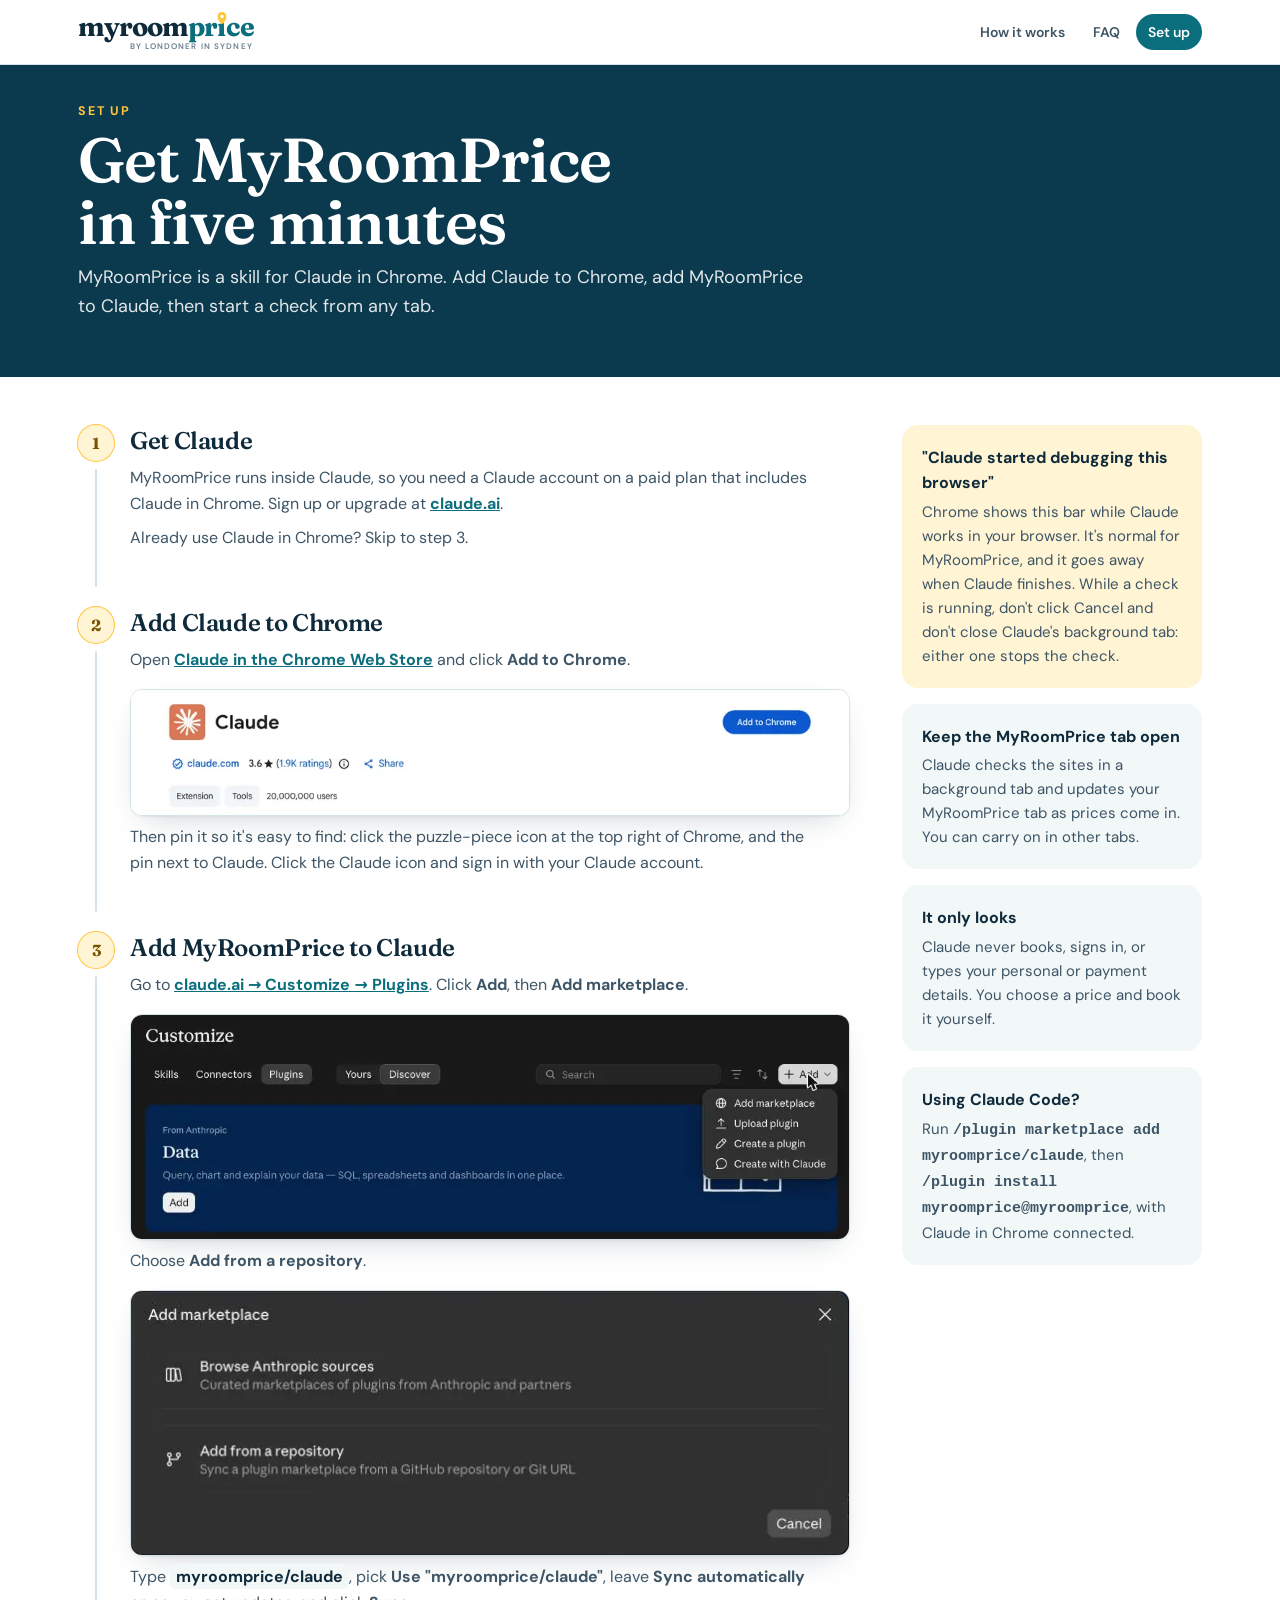
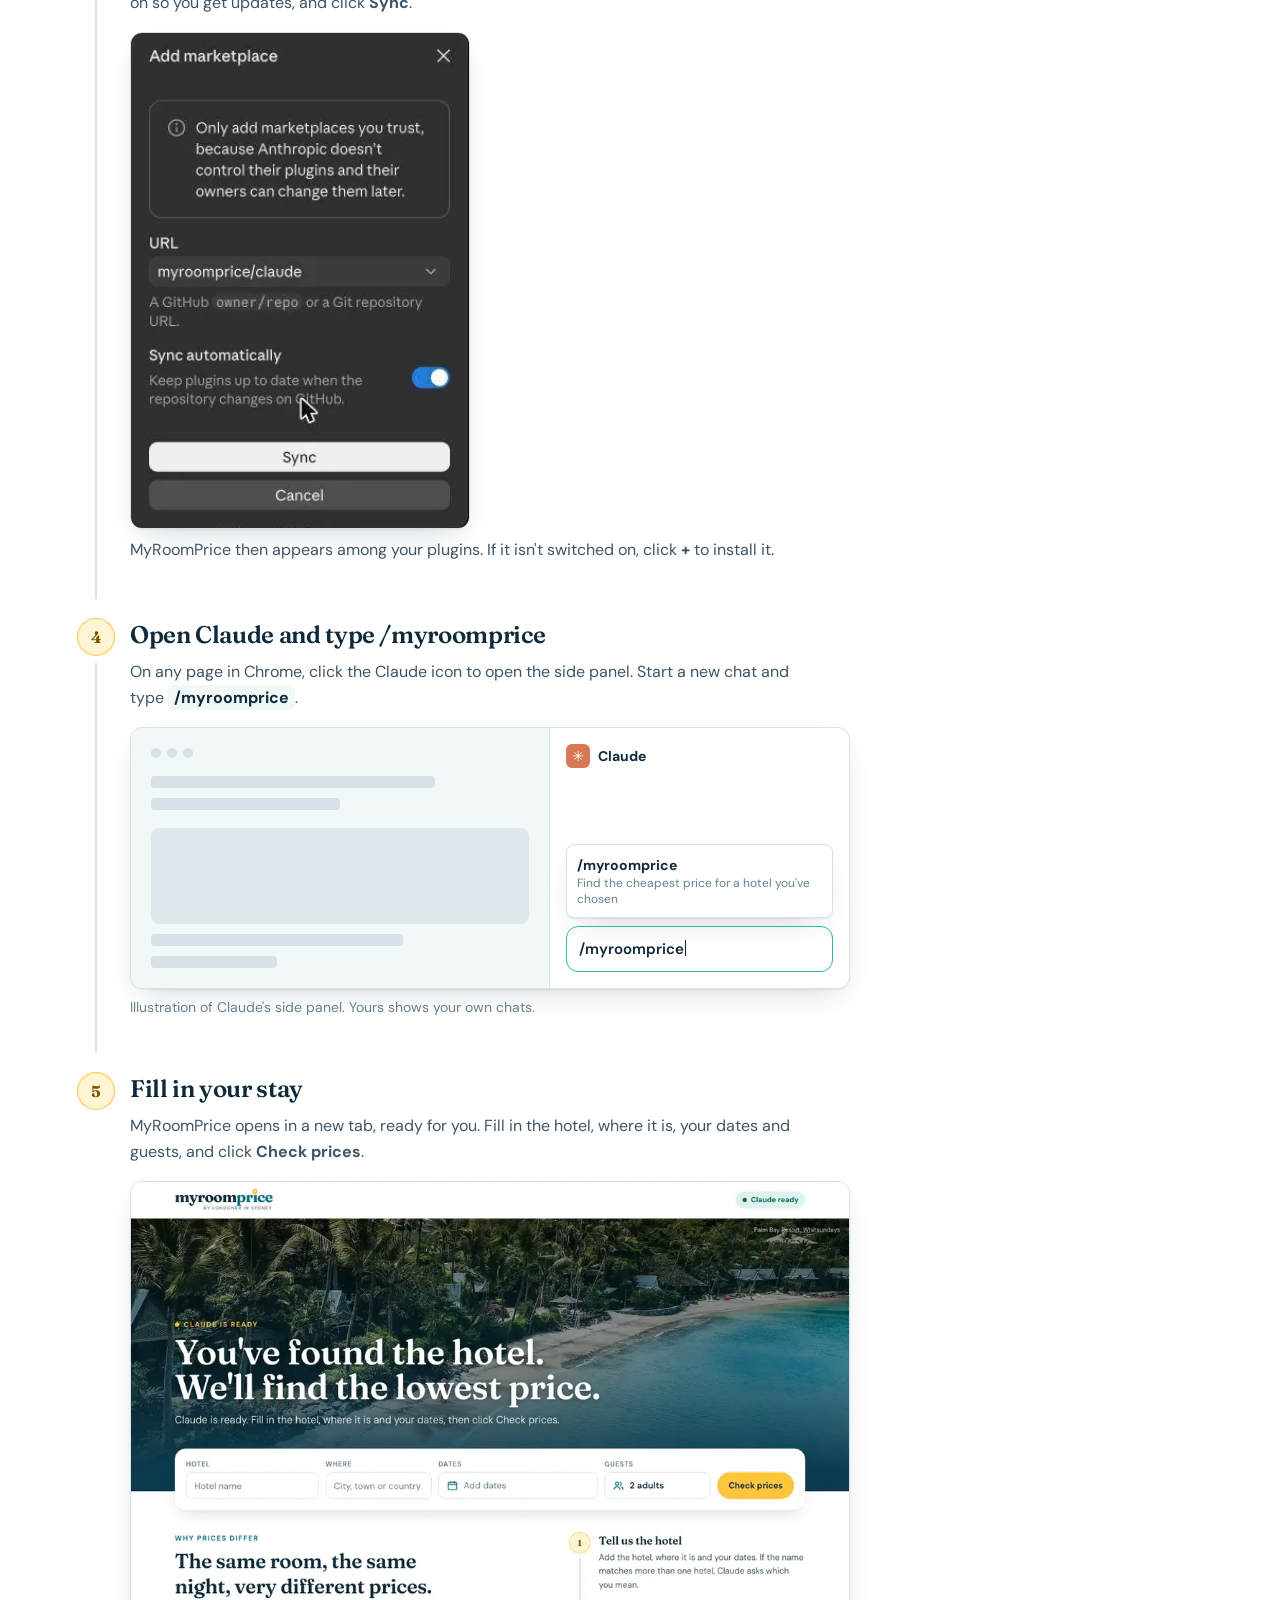
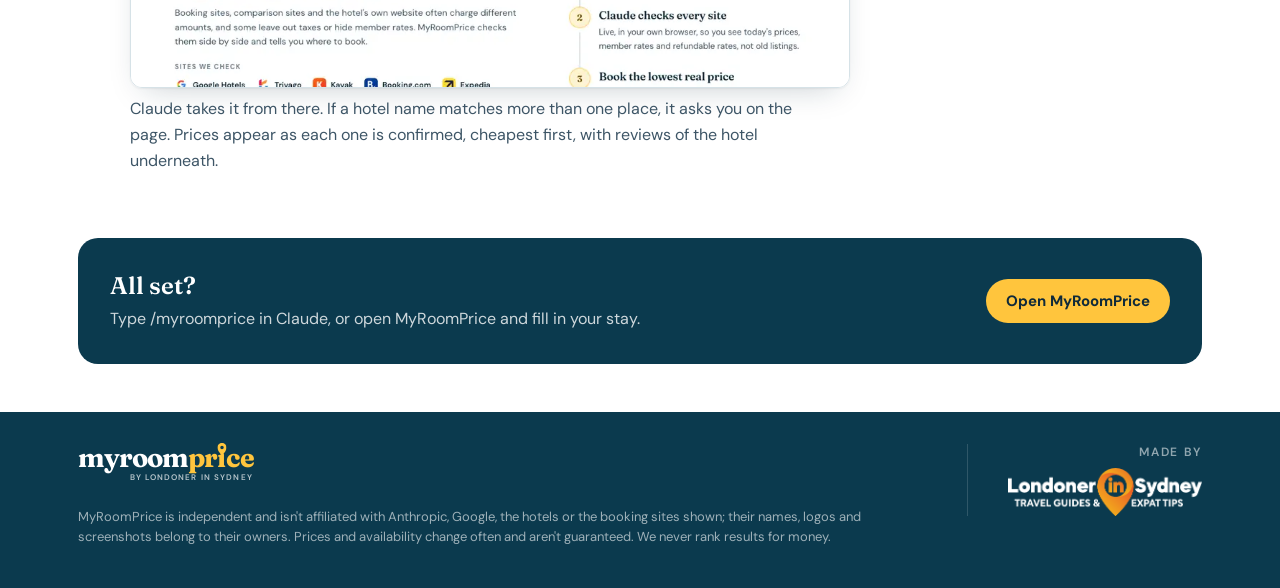
==== docs/setup/index.html @ 97e292aa "Footer: Londoner in Sydney on the right Co-Authored-By: Claude Opus 5.5 <noreply@anthropic.com>" ====
<!doctype html>
<!-- Built by tools/build_page.py from page/setup.html. Edit that file, not this one. -->
<html lang="en">
<head>
<meta charset="utf-8">
<meta name="viewport" content="width=device-width, initial-scale=1">
<meta name="description" content="How to set up MyRoomPrice: add Claude to Chrome, add MyRoomPrice to Claude, and run your first hotel price check.">
<link rel="canonical" href="https://myroomprice.com/setup/">
<meta property="og:type" content="website">
<meta property="og:site_name" content="MyRoomPrice">
<meta property="og:title" content="Set up MyRoomPrice">
<meta property="og:description" content="How to set up MyRoomPrice: add Claude to Chrome, add MyRoomPrice to Claude, and run your first hotel price check.">
<meta property="og:url" content="https://myroomprice.com/setup/">
<meta property="og:image" content="https://myroomprice.com/og.png">
<meta property="og:image:width" content="1200">
<meta property="og:image:height" content="630">
<meta name="twitter:card" content="summary_large_image">
<meta name="referrer" content="no-referrer">
<title>Set up MyRoomPrice</title>
<link rel="icon" type="image/svg+xml" href="data:image/svg+xml,%3Csvg xmlns="http://www.w3.org/2000/svg" viewBox="0 0 32 32"%3E%3Crect width="32" height="32" rx="8" fill="%230b3a4e"/%3E%3Cpath transform="translate%287 3.5%29 scale%28.75%29" fill="%23ffc53d" fill-rule="evenodd" d="M12 0C5.4 0 0 5.3 0 11.9 0 20.6 12 32 12 32s12-11.4 12-20.1C24 5.3 18.6 0 12 0zm0 7.2a4.6 4.6 0 1 0 0 9.2 4.6 4.6 0 0 0 0-9.2z"/%3E%3C/svg%3E">
<!--
  MyRoomPrice setup guide. Built by tools/build_page.py into docs/setup/index.html, which Cloudflare serves at
  https://myroomprice.com/setup/. The styles come from page/results.html, copied in at the marker below.
-->
<style>
@font-face { font-family: "Fraunces"; font-style: normal; font-weight: 100 900; font-display: swap; src: url("[data-uri]") format("woff2"); }
@font-face { font-family: "Fraunces"; font-style: italic; font-weight: 100 900; font-display: swap; src: url("[data-uri]") format("woff2"); }
@font-face { font-family: "DM Sans"; font-style: normal; font-weight: 100 1000; font-display: swap; src: url("[data-uri]") format("woff2"); }

:root {
  color-scheme: light;
  --sans: "DM Sans", system-ui, -apple-system, "Segoe UI", sans-serif;
  --serif: "Fraunces", Georgia, "Times New Roman", serif;
  --ink: #0f2a3a; --ink-2: #3d5566; --ink-3: #688090; --line: #d6e2e7; --mist: #f2f7f8;
  --ocean: #0a6e7d; --ocean-dark: #085966; --ocean-deep: #0b3a4e; --ocean-soft: #e1f0f4;
  --reef: #2bb8ad; --reef-soft: #ddf3ef; --sun: #ffc53d; --sun-soft: #fff4d4; --gum: #3c7a5a; --gum-soft: #e4f0e8;
  --radius: 20px;
  --shadow: 0 1px 2px rgb(15 42 58 / 0.06), 0 12px 30px -14px rgb(15 42 58 / 0.25);
}
* { box-sizing: border-box; }
[hidden] { display: none !important; }
html { -webkit-text-size-adjust: 100%; }
body { margin: 0; background: #fff; color: var(--ink); font: 16px/1.6 var(--sans); -webkit-font-smoothing: antialiased; overflow-x: clip; }
h1, h2, h3 { font-family: var(--serif); font-weight: 600; letter-spacing: -0.015em; text-wrap: balance; margin: 0; }
p { margin: 0; }
button, input, select { font: inherit; color: inherit; }
:focus-visible { outline: 3px solid var(--reef); outline-offset: 2px; }
.wrap { max-width: 1180px; margin: 0 auto; padding: 0 16px; }
@media (min-width: 640px) { .wrap { padding: 0 28px; } }

.btn { display: inline-flex; align-items: center; justify-content: center; gap: 8px; min-height: 44px; padding: 0 20px; border: 0; border-radius: 999px; font-size: 15px; font-weight: 700; line-height: 1.1; cursor: pointer; text-decoration: none; transition: background-color .2s; }
.btn-primary { background: var(--ocean); color: #fff; } .btn-primary:hover { background: var(--ocean-dark); }
.btn-sun { background: var(--sun); color: var(--ink); } .btn-sun:hover { background: #ffb703; }
.btn-ghost { background: #fff; color: var(--ink); box-shadow: inset 0 0 0 1.5px var(--line); } .btn-ghost:hover { background: var(--mist); }
.btn-wide { width: 100%; }
.eyebrow { font-size: 12.5px; font-weight: 700; letter-spacing: .14em; text-transform: uppercase; }

/* Top bar with the logo: the guide's pin beside the name, as in brand/logo.html */
.topbar { position: sticky; top: 0; z-index: 20; background: rgb(255 255 255 / .95); backdrop-filter: blur(6px); border-bottom: 1px solid var(--line); }
.topbar .wrap { display: flex; align-items: center; justify-content: space-between; gap: 12px; min-height: 64px; }
/* The MyRoomPrice wordmark: "myroom" in ink, "price" in ocean, and the pin as the dot of the i (brand/logo.html). */
.logo { display: inline-flex; flex-direction: column; align-items: flex-end; font-size: 27px; line-height: 1; color: var(--ink); text-decoration: none; min-width: 0; }
.logo .mark { font-family: var(--serif); font-weight: 700; font-variation-settings: "opsz" 32; letter-spacing: -0.035em; white-space: nowrap; }
.logo .p { color: var(--ocean); }
.logo .i { position: relative; display: inline-block; }
.logo .i svg { position: absolute; left: 50%; bottom: .56em; width: .34em; height: .46em; transform: translateX(-50%); }
.logo .by { font-size: max(8px, .3em); font-weight: 600; letter-spacing: .14em; text-transform: uppercase; margin: .45em .1em 0 0; color: var(--ink-3); white-space: nowrap; }
.trip { display: flex; align-items: center; gap: 10px; min-width: 0; font-size: 14px; color: var(--ink-2); }
.trip .what { display: none; overflow: hidden; text-overflow: ellipsis; white-space: nowrap; }
@media (min-width: 760px) { .trip .what { display: block; } }
.status { display: inline-flex; align-items: center; gap: 7px; min-height: 30px; padding: 0 12px; border-radius: 999px; font-size: 13px; font-weight: 700; white-space: nowrap; background: var(--mist); color: var(--ink-2); }
.status.live { background: var(--sun-soft); color: #7a5300; }
.status.done { background: var(--reef-soft); color: #11615b; }
.pulse { width: 8px; height: 8px; border-radius: 50%; background: currentColor; animation: pulse 1s ease-in-out infinite; }
@keyframes pulse { 0%, 100% { opacity: 1; transform: scale(1); } 50% { opacity: .3; transform: scale(.6); } }

/* Hero band. On the search page it carries a photo, like the guide's page openings: the photo across the full
   width, fading to navy at the bottom so the words stay readable. Results keep the plain navy band. */
.hero { position: relative; isolation: isolate; overflow: hidden; background: var(--ocean-deep); color: #fff; padding: 36px 0 112px; }
.hero-photo, .hero-shade, .photo-credit { display: none; }
.hero.photo { min-height: max(400px, min(54svh, 540px)); display: flex; align-items: flex-end; padding-top: 72px; text-shadow: 0 1px 12px rgb(0 0 0 / .35); }
.hero.photo > .wrap { width: 100%; }
.hero.photo .hero-photo { display: block; position: absolute; inset: 0; z-index: -2; width: 100%; height: 100%; object-fit: cover; object-position: 50% 60%; }
.hero.photo .hero-shade { display: block; position: absolute; inset: 0; z-index: -1; background: linear-gradient(to top, var(--ocean-deep) 6%, rgb(11 58 78 / .45) 45%, rgb(0 0 0 / .3)); }
.hero.photo .photo-credit { display: block; position: absolute; top: 12px; right: 16px; font-size: 11px; color: rgb(255 255 255 / .8); }
.hero .eyebrow { color: var(--sun); display: flex; align-items: center; gap: 8px; }
.hero h1 { margin-top: 8px; font-size: clamp(34px, 5.6vw, 62px); line-height: 1; max-width: 20ch; }
.hero .stay { margin-top: 14px; font-weight: 700; }
.hero .summary { margin-top: 10px; max-width: 62ch; color: rgb(255 255 255 / .88); font-size: clamp(16px, 2vw, 18px); }
.steps { display: flex; flex-wrap: wrap; gap: 14px 16px; margin: 22px 0 0; padding: 0; list-style: none; }
/* Each site being checked: its logo on a white disc. The one being checked now spins a sun-to-reef ring;
   finished ones get a reef tick, blocked ones a coral mark, and waiting ones stay faded. */
.step { display: grid; justify-items: center; gap: 7px; width: 74px; text-align: center; font-size: 12px; font-weight: 600; line-height: 1.25; color: rgb(255 255 255 / .7); text-shadow: none; }
.step .disc { position: relative; width: 52px; height: 52px; border-radius: 50%; background: #fff; display: grid; place-items: center; box-shadow: 0 4px 14px rgb(0 0 0 / .25); transition: transform .3s, opacity .3s; }
.step .disc img { display: block; width: 30px; height: 30px; border-radius: 7px; }
.mono { display: grid; place-items: center; width: 30px; height: 30px; border-radius: 8px; background: var(--ocean); color: #fff; font-family: var(--serif); font-weight: 700; font-size: 17px; }
.step.waiting .disc { opacity: .5; } .step.waiting .disc img, .step.waiting .mono { filter: grayscale(1); }
.step.checking { color: #fff; } .step.checking .disc { transform: scale(1.08); }
.step.checking .disc::before { content: ""; position: absolute; inset: -6px; border-radius: 50%;
  background: conic-gradient(from 0deg, transparent 0 25%, var(--sun) 55%, var(--reef) 100%);
  -webkit-mask: radial-gradient(farthest-side, transparent calc(100% - 4px), #000 calc(100% - 3.5px));
          mask: radial-gradient(farthest-side, transparent calc(100% - 4px), #000 calc(100% - 3.5px));
  animation: spin .9s linear infinite; }
.step.checking .disc::after { content: ""; position: absolute; inset: -6px; border-radius: 50%; box-shadow: 0 0 18px 2px rgb(255 197 61 / .45); animation: pulse 1.6s ease-in-out infinite; }
.step.done { color: #fff; }
.step.done .disc::after, .step.blocked .disc::after { position: absolute; right: -5px; bottom: -5px; width: 21px; height: 21px; border-radius: 50%; display: grid; place-items: center; color: #fff; font-size: 12px; font-weight: 800; border: 2px solid var(--ocean-deep); }
.step.done .disc::after { content: "✓"; background: var(--reef); }
.step.blocked .disc::after { content: "!"; background: #e0684b; }
.step .what { font-size: 11px; font-weight: 700; color: var(--sun); }
@keyframes spin { to { transform: rotate(1turn); } }
.offer .site { display: flex; align-items: center; gap: 10px; }
.offer .site img, .offer .site .mono { width: 26px; height: 26px; border-radius: 7px; flex: none; font-size: 15px; box-shadow: 0 0 0 1px var(--line); }

.hero .get { margin-top: 12px; font-size: 14.5px; color: rgb(255 255 255 / .8); }
.hero .get a { color: #fff; font-weight: 700; }
.status.ready { background: var(--reef-soft); color: #11615b; }

/* Highlights */
.highlights:empty, .more:empty { display: none; }
.highlights { display: grid; gap: 12px; grid-template-columns: 1fr; margin: 28px 0 8px; }
@media (min-width: 640px) { .highlights { grid-template-columns: repeat(2, 1fr); } }
@media (min-width: 1000px) { .highlights { grid-template-columns: repeat(4, 1fr); } }
.tile { text-align: left; border: 0; cursor: pointer; background: var(--mist); border-radius: 16px; padding: 14px 16px; display: grid; gap: 2px; }
.tile:hover { background: var(--ocean-soft); }
.tile .label { font-size: 12px; font-weight: 700; letter-spacing: .1em; text-transform: uppercase; color: var(--ocean); }
.tile .price { font-family: var(--serif); font-weight: 600; font-size: 26px; line-height: 1.15; }
.tile .who { font-weight: 700; }
.tile .sub { font-size: 14px; color: var(--ink-2); }

/* Main layout */
.main { display: grid; gap: 24px; grid-template-columns: 1fr; padding: 20px 0 64px; }
@media (min-width: 1000px) { .main { grid-template-columns: 220px 1fr 330px; align-items: start; padding-bottom: 64px; } }
.filters h2, .choice h2, .more h2 { font-size: 20px; }
.filters { display: grid; gap: 10px; }
.filters .opts { display: flex; flex-wrap: wrap; gap: 8px; }
@media (min-width: 1000px) { .filters { position: sticky; top: 84px; } .filters .opts { display: grid; gap: 4px; } }
.check { display: flex; align-items: center; gap: 10px; min-height: 40px; padding: 0 14px; border-radius: 999px; background: var(--mist); font-size: 15px; cursor: pointer; }
.check input { width: 18px; height: 18px; accent-color: var(--ocean); margin: 0; }
@media (min-width: 1000px) { .check { background: transparent; padding: 0 4px; border-radius: 8px; } .check:hover { background: var(--mist); } }
.sort { display: grid; gap: 4px; font-size: 12px; font-weight: 700; letter-spacing: .08em; text-transform: uppercase; color: var(--ink-3); }
.sort select { height: 42px; padding: 0 10px; border: 1.5px solid var(--line); border-radius: 12px; background: #fff; font-size: 15px; letter-spacing: 0; text-transform: none; color: var(--ink); }

.count { font-size: 14px; color: var(--ink-3); margin-bottom: 10px; }
.list { display: grid; gap: 14px; }
.offer { position: relative; background: #fff; border-radius: var(--radius); box-shadow: var(--shadow); padding: 16px; display: grid; gap: 12px; grid-template-columns: auto 1fr; border: 2px solid transparent; }
.offer.selected { border-color: var(--reef); }
.offer.muted { opacity: .72; }
.offer.new { animation: rise .35s ease-out; }
@keyframes rise { from { opacity: 0; transform: translateY(10px); } to { opacity: 1; transform: none; } }
.offer .rank { font-family: var(--serif); font-style: italic; font-weight: 500; font-size: 26px; line-height: 1; color: var(--reef); width: 2ch; }
.offer .body { display: grid; gap: 6px; min-width: 0; }
.offer .site h3 { font-size: 20px; line-height: 1.2; }
.offer .room { color: var(--ink-2); font-size: 15px; }
.offer .notes { color: var(--ink-2); font-size: 14px; }
.chips { display: flex; flex-wrap: wrap; gap: 6px; }
.chip { display: inline-flex; align-items: center; gap: 6px; min-height: 26px; padding: 0 10px; border-radius: 999px; font-size: 13px; font-weight: 700; background: var(--mist); color: var(--ink-2); }
.chip.reef { background: var(--reef-soft); color: #11615b; } .chip.sun { background: var(--sun-soft); color: #7a5300; }
.chip.ocean { background: var(--ocean-soft); color: var(--ocean-dark); } .chip.gum { background: var(--gum-soft); color: var(--gum); }
.chip.ink { background: var(--ink); color: #fff; }
.offer .side { grid-column: 1 / -1; display: flex; align-items: end; justify-content: space-between; gap: 12px; border-top: 1px solid var(--line); padding-top: 12px; }
.price-big { font-family: var(--serif); font-weight: 600; font-size: 28px; line-height: 1.1; }
.price-small { font-size: 13px; color: var(--ink-3); }
@media (min-width: 640px) {
  .offer { grid-template-columns: auto 1fr auto; padding: 18px 20px; }
  .offer .side { grid-column: auto; flex-direction: column; align-items: end; justify-content: start; border-top: 0; padding-top: 0; text-align: right; min-width: 170px; }
}
.empty { background: var(--mist); border-radius: var(--radius); padding: 24px; color: var(--ink-2); }
.skeleton { background: #fff; border-radius: var(--radius); box-shadow: var(--shadow); padding: 18px 20px; display: grid; gap: 10px; }
.skeleton i { display: block; height: 14px; border-radius: 7px; background: linear-gradient(90deg, var(--mist), #e3ecef, var(--mist)); background-size: 200% 100%; animation: shimmer 1.3s linear infinite; }
.skeleton i:nth-child(1) { width: 40%; height: 20px; } .skeleton i:nth-child(2) { width: 65%; } .skeleton i:nth-child(3) { width: 30%; }
@keyframes shimmer { from { background-position: 200% 0; } to { background-position: -200% 0; } }

/* Your choice */
.choice { background: #fff; border-radius: var(--radius); box-shadow: var(--shadow); padding: 18px 20px; display: grid; gap: 12px; }
@media (min-width: 1000px) { .choice { position: sticky; top: 84px; } }
.choice .total { font-family: var(--serif); font-weight: 600; font-size: 34px; line-height: 1.05; }
.choice ul { margin: 0; padding-left: 18px; color: var(--ink-2); font-size: 15px; display: grid; gap: 4px; }
.choice .domain { font-size: 13px; color: var(--ink-3); text-align: center; }
.warn { border-radius: 14px; background: var(--sun-soft); padding: 12px 14px; font-size: 14px; }
.fine { font-size: 12.5px; color: var(--ink-3); }
/* On a phone the choice sits in a bar along the bottom of the screen */
.bar { position: fixed; left: 0; right: 0; bottom: 0; z-index: 30; background: #fff; border-top: 1px solid var(--line); box-shadow: 0 -8px 24px -12px rgb(15 42 58 / .3); padding: 10px 16px calc(10px + env(safe-area-inset-bottom)); display: flex; align-items: center; justify-content: space-between; gap: 12px; }
.bar .who { font-weight: 700; font-size: 15px; line-height: 1.2; }
.bar .amt { font-family: var(--serif); font-weight: 600; font-size: 22px; line-height: 1.1; }
@media (min-width: 1000px) { .bar { display: none; } }

.more { display: grid; gap: 16px; grid-template-columns: 1fr; padding-bottom: 40px; }
@media (min-width: 800px) { .more { grid-template-columns: repeat(3, 1fr); } }
.box { background: var(--mist); border-radius: var(--radius); padding: 18px 20px; }
.box ul { margin: 8px 0 0; padding-left: 18px; color: var(--ink-2); font-size: 15px; }
.box p { margin-top: 8px; color: var(--ink-2); font-size: 15px; }

footer { background: var(--ocean-deep); color: rgb(255 255 255 / .75); font-size: 14px; }
footer .wrap { padding-top: 32px; padding-bottom: calc(36px + env(safe-area-inset-bottom)); display: grid; }  /* gaps: Tailwind classes on the footer's wrap */
/* Room for the phone's booking bar, only while it shows. */
.bar:not([hidden]) ~ footer .wrap { padding-bottom: calc(96px + env(safe-area-inset-bottom)); }
@media (min-width: 1000px) { footer .wrap { padding-bottom: 40px; } }
footer strong { color: #fff; }
footer .logo { color: #fff; margin-bottom: 8px; justify-self: start; } footer .logo .p { color: var(--sun); } footer .logo .by { color: rgb(255 255 255 / .7); }
@media (prefers-reduced-motion: reduce) { *, *::before, *::after { animation: none !important; transition: none !important; } .step.checking .disc::before { background: conic-gradient(var(--sun), var(--reef)); } }
/* Tailwind (tw- classes), compiled and baked in by tools/build_page.py */
*,:after,:before{--tw-border-spacing-x:0;--tw-border-spacing-y:0;--tw-translate-x:0;--tw-translate-y:0;--tw-rotate:0;--tw-skew-x:0;--tw-skew-y:0;--tw-scale-x:1;--tw-scale-y:1;--tw-pan-x: ;--tw-pan-y: ;--tw-pinch-zoom: ;--tw-scroll-snap-strictness:proximity;--tw-gradient-from-position: ;--tw-gradient-via-position: ;--tw-gradient-to-position: ;--tw-ordinal: ;--tw-slashed-zero: ;--tw-numeric-figure: ;--tw-numeric-spacing: ;--tw-numeric-fraction: ;--tw-ring-inset: ;--tw-ring-offset-width:0px;--tw-ring-offset-color:#fff;--tw-ring-color:rgba(59,130,246,.5);--tw-ring-offset-shadow:0 0 #0000;--tw-ring-shadow:0 0 #0000;--tw-shadow:0 0 #0000;--tw-shadow-colored:0 0 #0000;--tw-blur: ;--tw-brightness: ;--tw-contrast: ;--tw-grayscale: ;--tw-hue-rotate: ;--tw-invert: ;--tw-saturate: ;--tw-sepia: ;--tw-drop-shadow: ;--tw-backdrop-blur: ;--tw-backdrop-brightness: ;--tw-backdrop-contrast: ;--tw-backdrop-grayscale: ;--tw-backdrop-hue-rotate: ;--tw-backdrop-invert: ;--tw-backdrop-opacity: ;--tw-backdrop-saturate: ;--tw-backdrop-sepia: ;--tw-contain-size: ;--tw-contain-layout: ;--tw-contain-paint: ;--tw-contain-style: }::backdrop{--tw-border-spacing-x:0;--tw-border-spacing-y:0;--tw-translate-x:0;--tw-translate-y:0;--tw-rotate:0;--tw-skew-x:0;--tw-skew-y:0;--tw-scale-x:1;--tw-scale-y:1;--tw-pan-x: ;--tw-pan-y: ;--tw-pinch-zoom: ;--tw-scroll-snap-strictness:proximity;--tw-gradient-from-position: ;--tw-gradient-via-position: ;--tw-gradient-to-position: ;--tw-ordinal: ;--tw-slashed-zero: ;--tw-numeric-figure: ;--tw-numeric-spacing: ;--tw-numeric-fraction: ;--tw-ring-inset: ;--tw-ring-offset-width:0px;--tw-ring-offset-color:#fff;--tw-ring-color:rgba(59,130,246,.5);--tw-ring-offset-shadow:0 0 #0000;--tw-ring-shadow:0 0 #0000;--tw-shadow:0 0 #0000;--tw-shadow-colored:0 0 #0000;--tw-blur: ;--tw-brightness: ;--tw-contrast: ;--tw-grayscale: ;--tw-hue-rotate: ;--tw-invert: ;--tw-saturate: ;--tw-sepia: ;--tw-drop-shadow: ;--tw-backdrop-blur: ;--tw-backdrop-brightness: ;--tw-backdrop-contrast: ;--tw-backdrop-grayscale: ;--tw-backdrop-hue-rotate: ;--tw-backdrop-invert: ;--tw-backdrop-opacity: ;--tw-backdrop-saturate: ;--tw-backdrop-sepia: ;--tw-contain-size: ;--tw-contain-layout: ;--tw-contain-paint: ;--tw-contain-style: }.mrs-label{display:grid;min-width:0;gap:.375rem;font-size:.75rem;line-height:1rem;font-weight:700;text-transform:uppercase;letter-spacing:.08em;--tw-text-opacity:1;color:rgb(104 128 144/var(--tw-text-opacity,1))}.mrs-input{height:3rem;width:100%;min-width:0;border-radius:.75rem;border-width:1.5px;border-style:solid;--tw-border-opacity:1;border-color:rgb(214 226 231/var(--tw-border-opacity,1));--tw-bg-opacity:1;background-color:rgb(255 255 255/var(--tw-bg-opacity,1));padding-left:.875rem;padding-right:.875rem;font-size:1rem;line-height:1.5rem;font-weight:600;text-transform:none;letter-spacing:0;--tw-text-opacity:1;color:rgb(15 42 58/var(--tw-text-opacity,1));outline:2px solid transparent;outline-offset:2px;transition-property:color,background-color,border-color,text-decoration-color,fill,stroke,opacity,box-shadow,transform,filter,-webkit-backdrop-filter;transition-property:color,background-color,border-color,text-decoration-color,fill,stroke,opacity,box-shadow,transform,filter,backdrop-filter;transition-property:color,background-color,border-color,text-decoration-color,fill,stroke,opacity,box-shadow,transform,filter,backdrop-filter,-webkit-backdrop-filter;transition-timing-function:cubic-bezier(.4,0,.2,1);transition-duration:.15s}.mrs-input::-moz-placeholder{font-weight:400;--tw-text-opacity:1;color:rgb(104 128 144/var(--tw-text-opacity,1))}.mrs-input::placeholder{font-weight:400;--tw-text-opacity:1;color:rgb(104 128 144/var(--tw-text-opacity,1))}.mrs-input:hover{--tw-border-opacity:1;border-color:rgb(104 128 144/var(--tw-border-opacity,1))}.mrs-input:focus{--tw-border-opacity:1;border-color:rgb(43 184 173/var(--tw-border-opacity,1));--tw-ring-offset-shadow:var(--tw-ring-inset) 0 0 0 var(--tw-ring-offset-width) var(--tw-ring-offset-color);--tw-ring-shadow:var(--tw-ring-inset) 0 0 0 calc(4px + var(--tw-ring-offset-width)) var(--tw-ring-color);box-shadow:var(--tw-ring-offset-shadow),var(--tw-ring-shadow),var(--tw-shadow,0 0 #0000);--tw-ring-color:rgba(43,184,173,.2)}.mrs-field{display:flex;cursor:pointer;align-items:center;gap:.625rem;text-align:left}.mrs-field[aria-expanded=true]{--tw-border-opacity:1;border-color:rgb(43 184 173/var(--tw-border-opacity,1));--tw-ring-offset-shadow:var(--tw-ring-inset) 0 0 0 var(--tw-ring-offset-width) var(--tw-ring-offset-color);--tw-ring-shadow:var(--tw-ring-inset) 0 0 0 calc(4px + var(--tw-ring-offset-width)) var(--tw-ring-color);box-shadow:var(--tw-ring-offset-shadow),var(--tw-ring-shadow),var(--tw-shadow,0 0 #0000);--tw-ring-color:rgba(43,184,173,.2)}.mrs-pop{position:absolute;left:.75rem;right:.75rem;top:100%;z-index:30;margin-top:.5rem;border-radius:1rem;border-width:1px;border-style:solid;--tw-border-opacity:1;border-color:rgb(214 226 231/var(--tw-border-opacity,1));--tw-bg-opacity:1;background-color:rgb(255 255 255/var(--tw-bg-opacity,1));padding:1rem;--tw-text-opacity:1;color:rgb(15 42 58/var(--tw-text-opacity,1));--tw-shadow:0 1px 2px rgba(15,42,58,.06),0 12px 30px -14px rgba(15,42,58,.25);--tw-shadow-colored:0 1px 2px var(--tw-shadow-color),0 12px 30px -14px var(--tw-shadow-color);box-shadow:var(--tw-ring-offset-shadow,0 0 #0000),var(--tw-ring-shadow,0 0 #0000),var(--tw-shadow)}@media (min-width:640px){.mrs-pop{padding:1.25rem}}.mrs-done{display:inline-flex;height:2.5rem;cursor:pointer;align-items:center;border-radius:9999px;border-width:0;--tw-bg-opacity:1;background-color:rgb(10 110 125/var(--tw-bg-opacity,1));padding-left:1.25rem;padding-right:1.25rem;font-size:.875rem;line-height:1.25rem;font-weight:700;--tw-text-opacity:1;color:rgb(255 255 255/var(--tw-text-opacity,1));transition-property:color,background-color,border-color,text-decoration-color,fill,stroke,opacity,box-shadow,transform,filter,-webkit-backdrop-filter;transition-property:color,background-color,border-color,text-decoration-color,fill,stroke,opacity,box-shadow,transform,filter,backdrop-filter;transition-property:color,background-color,border-color,text-decoration-color,fill,stroke,opacity,box-shadow,transform,filter,backdrop-filter,-webkit-backdrop-filter;transition-timing-function:cubic-bezier(.4,0,.2,1);transition-duration:.15s}.mrs-done:hover{--tw-bg-opacity:1;background-color:rgb(8 89 102/var(--tw-bg-opacity,1))}.mrs-quiet{display:inline-flex;height:2.5rem;cursor:pointer;align-items:center;border-radius:9999px;border-width:0;background-color:transparent;padding-left:.75rem;padding-right:.75rem;font-size:.875rem;line-height:1.25rem;font-weight:700;--tw-text-opacity:1;color:rgb(61 85 102/var(--tw-text-opacity,1));text-decoration-line:underline;text-underline-offset:4px}.mrs-quiet:hover{--tw-text-opacity:1;color:rgb(15 42 58/var(--tw-text-opacity,1))}.mrs-round{display:flex;height:2.25rem;width:2.25rem;flex:none;cursor:pointer;align-items:center;justify-content:center;border-radius:9999px;border-width:1px;border-style:solid;--tw-border-opacity:1;border-color:rgb(214 226 231/var(--tw-border-opacity,1));--tw-bg-opacity:1;background-color:rgb(255 255 255/var(--tw-bg-opacity,1));font-size:1.125rem;line-height:1.75rem;font-weight:700;line-height:1;--tw-text-opacity:1;color:rgb(15 42 58/var(--tw-text-opacity,1));transition-property:color,background-color,border-color,text-decoration-color,fill,stroke,opacity,box-shadow,transform,filter,-webkit-backdrop-filter;transition-property:color,background-color,border-color,text-decoration-color,fill,stroke,opacity,box-shadow,transform,filter,backdrop-filter;transition-property:color,background-color,border-color,text-decoration-color,fill,stroke,opacity,box-shadow,transform,filter,backdrop-filter,-webkit-backdrop-filter;transition-timing-function:cubic-bezier(.4,0,.2,1);transition-duration:.15s}.mrs-round:hover{--tw-border-opacity:1;border-color:rgb(10 110 125/var(--tw-border-opacity,1));--tw-bg-opacity:1;background-color:rgb(225 240 244/var(--tw-bg-opacity,1))}.mrs-round:disabled{cursor:not-allowed;opacity:.3}.mrs-round:hover:disabled{--tw-border-opacity:1;border-color:rgb(214 226 231/var(--tw-border-opacity,1));--tw-bg-opacity:1;background-color:rgb(255 255 255/var(--tw-bg-opacity,1))}.mrs-option{width:100%;cursor:pointer;border-radius:.75rem;border-width:1.5px;border-style:solid;--tw-border-opacity:1;border-color:rgb(214 226 231/var(--tw-border-opacity,1));--tw-bg-opacity:1;background-color:rgb(255 255 255/var(--tw-bg-opacity,1));padding:.75rem 1rem;text-align:left;--tw-text-opacity:1;color:rgb(15 42 58/var(--tw-text-opacity,1));transition-property:color,background-color,border-color,text-decoration-color,fill,stroke,opacity,box-shadow,transform,filter,-webkit-backdrop-filter;transition-property:color,background-color,border-color,text-decoration-color,fill,stroke,opacity,box-shadow,transform,filter,backdrop-filter;transition-property:color,background-color,border-color,text-decoration-color,fill,stroke,opacity,box-shadow,transform,filter,backdrop-filter,-webkit-backdrop-filter;transition-timing-function:cubic-bezier(.4,0,.2,1);transition-duration:.15s}.mrs-option:hover{--tw-border-opacity:1;border-color:rgb(10 110 125/var(--tw-border-opacity,1));--tw-bg-opacity:1;background-color:rgb(225 240 244/var(--tw-bg-opacity,1))}.mrs-pill{display:inline-flex;height:2.75rem;min-width:88px;cursor:pointer;align-items:center;justify-content:center;border-radius:9999px;border-width:1.5px;border-style:solid;--tw-border-opacity:1;border-color:rgb(10 110 125/var(--tw-border-opacity,1));--tw-bg-opacity:1;background-color:rgb(255 255 255/var(--tw-bg-opacity,1));padding-left:1.25rem;padding-right:1.25rem;font-weight:700;--tw-text-opacity:1;color:rgb(10 110 125/var(--tw-text-opacity,1));transition-property:color,background-color,border-color,text-decoration-color,fill,stroke,opacity,box-shadow,transform,filter,-webkit-backdrop-filter;transition-property:color,background-color,border-color,text-decoration-color,fill,stroke,opacity,box-shadow,transform,filter,backdrop-filter;transition-property:color,background-color,border-color,text-decoration-color,fill,stroke,opacity,box-shadow,transform,filter,backdrop-filter,-webkit-backdrop-filter;transition-timing-function:cubic-bezier(.4,0,.2,1);transition-duration:.15s}.mrs-pill:hover{--tw-bg-opacity:1;background-color:rgb(10 110 125/var(--tw-bg-opacity,1));--tw-text-opacity:1;color:rgb(255 255 255/var(--tw-text-opacity,1))}.mrs-faq{border-width:0 0 1px;border-style:solid;--tw-border-opacity:1;border-color:rgb(214 226 231/var(--tw-border-opacity,1))}.mrs-faq-q{position:relative;cursor:pointer;list-style-type:none;padding-top:1rem;padding-bottom:1rem;padding-right:2.5rem;font-family:Fraunces,Georgia,Times New Roman,serif;font-size:1.125rem;line-height:1.75rem;font-weight:600;--tw-text-opacity:1;color:rgb(15 42 58/var(--tw-text-opacity,1))}.mrs-faq-q:hover{--tw-text-opacity:1;color:rgb(10 110 125/var(--tw-text-opacity,1))}.mrs-faq-q::-webkit-details-marker{display:none}.mrs-faq-q:after{content:"+";position:absolute;right:.25rem;top:.875rem;font-family:DM Sans,system-ui,-apple-system,Segoe UI,sans-serif;font-size:1.5rem;line-height:2rem;font-weight:400;--tw-text-opacity:1;color:rgb(10 110 125/var(--tw-text-opacity,1))}.mrs-faq[open] .mrs-faq-q:after{content:"−"}.mrs-review{display:flex;min-height:150px;cursor:pointer;flex-direction:column;border-radius:1rem;border-width:1px;border-style:solid;--tw-border-opacity:1;border-color:rgb(214 226 231/var(--tw-border-opacity,1));--tw-bg-opacity:1;background-color:rgb(242 247 248/var(--tw-bg-opacity,1));padding:1rem;text-align:left;transition-property:color,background-color,border-color,text-decoration-color,fill,stroke,opacity,box-shadow,transform,filter,-webkit-backdrop-filter;transition-property:color,background-color,border-color,text-decoration-color,fill,stroke,opacity,box-shadow,transform,filter,backdrop-filter;transition-property:color,background-color,border-color,text-decoration-color,fill,stroke,opacity,box-shadow,transform,filter,backdrop-filter,-webkit-backdrop-filter;transition-timing-function:cubic-bezier(.4,0,.2,1);transition-duration:.15s}.mrs-review:hover{--tw-border-opacity:1;border-color:rgb(10 110 125/var(--tw-border-opacity,1));--tw-bg-opacity:1;background-color:rgb(255 255 255/var(--tw-bg-opacity,1));--tw-shadow:0 1px 2px rgba(15,42,58,.06),0 12px 30px -14px rgba(15,42,58,.25);--tw-shadow-colored:0 1px 2px var(--tw-shadow-color),0 12px 30px -14px var(--tw-shadow-color);box-shadow:var(--tw-ring-offset-shadow,0 0 #0000),var(--tw-ring-shadow,0 0 #0000),var(--tw-shadow)}.mrs-step{position:relative;display:flex;gap:1rem}.mrs-step:not(:last-child):after{content:"";position:absolute;bottom:-28px;left:17px;top:2.75rem;width:.125rem;border-radius:9999px;--tw-bg-opacity:1;background-color:rgb(214 226 231/var(--tw-bg-opacity,1))}.mrs-step-n{position:relative;display:flex;height:2.25rem;width:2.25rem;flex:none;align-items:center;justify-content:center;border-radius:9999px;--tw-bg-opacity:1;background-color:rgb(255 244 212/var(--tw-bg-opacity,1));font-family:Fraunces,Georgia,Times New Roman,serif;font-size:1rem;line-height:1.5rem;font-weight:700;--tw-text-opacity:1;color:rgb(122 83 0/var(--tw-text-opacity,1));--tw-ring-offset-shadow:var(--tw-ring-inset) 0 0 0 var(--tw-ring-offset-width) var(--tw-ring-offset-color);--tw-ring-shadow:var(--tw-ring-inset) 0 0 0 calc(1px + var(--tw-ring-offset-width)) var(--tw-ring-color);box-shadow:var(--tw-ring-offset-shadow),var(--tw-ring-shadow),var(--tw-shadow,0 0 #0000);--tw-ring-opacity:1;--tw-ring-color:rgb(255 197 61/var(--tw-ring-opacity,1))}.mrs-navlink{height:2.25rem;cursor:pointer;align-items:center;white-space:nowrap;border-radius:9999px;border-width:0;background-color:transparent;padding-left:.75rem;padding-right:.75rem;font-size:.875rem;line-height:1.25rem;font-weight:600;--tw-text-opacity:1;color:rgb(61 85 102/var(--tw-text-opacity,1));text-decoration-line:none;transition-property:color,background-color,border-color,text-decoration-color,fill,stroke,opacity,box-shadow,transform,filter,-webkit-backdrop-filter;transition-property:color,background-color,border-color,text-decoration-color,fill,stroke,opacity,box-shadow,transform,filter,backdrop-filter;transition-property:color,background-color,border-color,text-decoration-color,fill,stroke,opacity,box-shadow,transform,filter,backdrop-filter,-webkit-backdrop-filter;transition-timing-function:cubic-bezier(.4,0,.2,1);transition-duration:.15s}.mrs-navlink:hover{--tw-bg-opacity:1;background-color:rgb(242 247 248/var(--tw-bg-opacity,1));--tw-text-opacity:1;color:rgb(15 42 58/var(--tw-text-opacity,1))}.mrs-navlink:not(.tw-hidden){display:inline-flex}.mrs-navcta{--tw-bg-opacity:1;background-color:rgb(225 240 244/var(--tw-bg-opacity,1));--tw-text-opacity:1;color:rgb(10 110 125/var(--tw-text-opacity,1))}.mrs-navcta:hover,.mrs-navcta[aria-current=page]{--tw-bg-opacity:1;background-color:rgb(10 110 125/var(--tw-bg-opacity,1));--tw-text-opacity:1;color:rgb(255 255 255/var(--tw-text-opacity,1))}.mrs-paste{display:flex;cursor:text;align-items:center;gap:.625rem;border-radius:.75rem;border:1.5px dashed rgba(10,110,125,.4);background-color:rgba(225,240,244,.4);padding:.25rem .375rem .25rem .875rem;transition-property:color,background-color,border-color,text-decoration-color,fill,stroke,opacity,box-shadow,transform,filter,-webkit-backdrop-filter;transition-property:color,background-color,border-color,text-decoration-color,fill,stroke,opacity,box-shadow,transform,filter,backdrop-filter;transition-property:color,background-color,border-color,text-decoration-color,fill,stroke,opacity,box-shadow,transform,filter,backdrop-filter,-webkit-backdrop-filter;transition-timing-function:cubic-bezier(.4,0,.2,1);transition-duration:.15s}.mrs-paste:focus-within{border-style:solid;--tw-border-opacity:1;border-color:rgb(43 184 173/var(--tw-border-opacity,1));--tw-bg-opacity:1;background-color:rgb(255 255 255/var(--tw-bg-opacity,1));--tw-ring-offset-shadow:var(--tw-ring-inset) 0 0 0 var(--tw-ring-offset-width) var(--tw-ring-offset-color);--tw-ring-shadow:var(--tw-ring-inset) 0 0 0 calc(4px + var(--tw-ring-offset-width)) var(--tw-ring-color);box-shadow:var(--tw-ring-offset-shadow),var(--tw-ring-shadow),var(--tw-shadow,0 0 #0000);--tw-ring-color:rgba(43,184,173,.2)}.mrs-paste:hover{--tw-border-opacity:1;border-color:rgb(10 110 125/var(--tw-border-opacity,1))}.mrs-paste-btn{display:inline-flex;height:2.25rem;flex:none;cursor:pointer;align-items:center;border-radius:.5rem;border-width:0;--tw-bg-opacity:1;background-color:rgb(255 255 255/var(--tw-bg-opacity,1));padding-left:.875rem;padding-right:.875rem;font-size:.875rem;line-height:1.25rem;font-weight:700;--tw-text-opacity:1;color:rgb(10 110 125/var(--tw-text-opacity,1));--tw-shadow:0 1px 2px 0 rgba(0,0,0,.05);--tw-shadow-colored:0 1px 2px 0 var(--tw-shadow-color);box-shadow:var(--tw-ring-offset-shadow,0 0 #0000),var(--tw-ring-shadow,0 0 #0000),var(--tw-shadow);transition-property:color,background-color,border-color,text-decoration-color,fill,stroke,opacity,box-shadow,transform,filter,-webkit-backdrop-filter;transition-property:color,background-color,border-color,text-decoration-color,fill,stroke,opacity,box-shadow,transform,filter,backdrop-filter;transition-property:color,background-color,border-color,text-decoration-color,fill,stroke,opacity,box-shadow,transform,filter,backdrop-filter,-webkit-backdrop-filter;transition-timing-function:cubic-bezier(.4,0,.2,1);transition-duration:.15s}.mrs-paste-btn:hover{--tw-bg-opacity:1;background-color:rgb(10 110 125/var(--tw-bg-opacity,1));--tw-text-opacity:1;color:rgb(255 255 255/var(--tw-text-opacity,1))}.mrs-recent{display:block;width:100%;cursor:pointer;border-radius:1rem;border-width:1px;border-style:solid;--tw-border-opacity:1;border-color:rgb(214 226 231/var(--tw-border-opacity,1));--tw-bg-opacity:1;background-color:rgb(255 255 255/var(--tw-bg-opacity,1));padding:1rem;text-align:left;--tw-shadow:0 1px 2px 0 rgba(0,0,0,.05);--tw-shadow-colored:0 1px 2px 0 var(--tw-shadow-color);box-shadow:var(--tw-ring-offset-shadow,0 0 #0000),var(--tw-ring-shadow,0 0 #0000),var(--tw-shadow);transition-property:color,background-color,border-color,text-decoration-color,fill,stroke,opacity,box-shadow,transform,filter,-webkit-backdrop-filter;transition-property:color,background-color,border-color,text-decoration-color,fill,stroke,opacity,box-shadow,transform,filter,backdrop-filter;transition-property:color,background-color,border-color,text-decoration-color,fill,stroke,opacity,box-shadow,transform,filter,backdrop-filter,-webkit-backdrop-filter;transition-timing-function:cubic-bezier(.4,0,.2,1);transition-duration:.15s}.mrs-recent:hover{--tw-border-opacity:1;border-color:rgb(10 110 125/var(--tw-border-opacity,1));--tw-shadow:0 1px 2px rgba(15,42,58,.06),0 12px 30px -14px rgba(15,42,58,.25);--tw-shadow-colored:0 1px 2px var(--tw-shadow-color),0 12px 30px -14px var(--tw-shadow-color);box-shadow:var(--tw-ring-offset-shadow,0 0 #0000),var(--tw-ring-shadow,0 0 #0000),var(--tw-shadow)}.mrs-recent-x{position:absolute;right:.625rem;top:.625rem;display:flex;height:1.75rem;width:1.75rem;cursor:pointer;align-items:center;justify-content:center;border-radius:9999px;border-width:0;background-color:transparent;font-size:.75rem;line-height:1rem;--tw-text-opacity:1;color:rgb(104 128 144/var(--tw-text-opacity,1));transition-property:color,background-color,border-color,text-decoration-color,fill,stroke,opacity,box-shadow,transform,filter,-webkit-backdrop-filter;transition-property:color,background-color,border-color,text-decoration-color,fill,stroke,opacity,box-shadow,transform,filter,backdrop-filter;transition-property:color,background-color,border-color,text-decoration-color,fill,stroke,opacity,box-shadow,transform,filter,backdrop-filter,-webkit-backdrop-filter;transition-timing-function:cubic-bezier(.4,0,.2,1);transition-duration:.15s}.mrs-recent-x:hover{--tw-bg-opacity:1;background-color:rgb(242 247 248/var(--tw-bg-opacity,1));--tw-text-opacity:1;color:rgb(15 42 58/var(--tw-text-opacity,1))}.mrs-share{display:inline-flex;height:2.5rem;width:100%;cursor:pointer;align-items:center;justify-content:center;gap:.5rem;border-radius:9999px;border-width:1.5px;border-style:solid;--tw-border-opacity:1;border-color:rgb(214 226 231/var(--tw-border-opacity,1));--tw-bg-opacity:1;background-color:rgb(255 255 255/var(--tw-bg-opacity,1));padding-left:1rem;padding-right:1rem;font-size:.875rem;line-height:1.25rem;font-weight:700;--tw-text-opacity:1;color:rgb(15 42 58/var(--tw-text-opacity,1));transition-property:color,background-color,border-color,text-decoration-color,fill,stroke,opacity,box-shadow,transform,filter,-webkit-backdrop-filter;transition-property:color,background-color,border-color,text-decoration-color,fill,stroke,opacity,box-shadow,transform,filter,backdrop-filter;transition-property:color,background-color,border-color,text-decoration-color,fill,stroke,opacity,box-shadow,transform,filter,backdrop-filter,-webkit-backdrop-filter;transition-timing-function:cubic-bezier(.4,0,.2,1);transition-duration:.15s}.mrs-share:hover{--tw-border-opacity:1;border-color:rgb(10 110 125/var(--tw-border-opacity,1));--tw-text-opacity:1;color:rgb(10 110 125/var(--tw-text-opacity,1))}.tw-sr-only{position:absolute;width:1px;height:1px;padding:0;margin:-1px;overflow:hidden;clip:rect(0,0,0,0);white-space:nowrap;border-width:0}.tw-absolute{position:absolute}.tw-relative{position:relative}.tw-inset-0{inset:0}.tw-left-0{left:0}.tw-right-0{right:0}.tw-top-0{top:0}.tw-z-\[2\]{z-index:2}.tw-m-0{margin:0}.tw-mx-auto{margin-left:auto;margin-right:auto}.tw--ml-3{margin-left:-.75rem}.tw--mt-\[76px\]{margin-top:-76px}.tw-mb-1{margin-bottom:.25rem}.tw-mb-2{margin-bottom:.5rem}.tw-mb-4{margin-bottom:1rem}.tw-ml-auto{margin-left:auto}.tw-ml-px{margin-left:1px}.tw-mt-0\.5{margin-top:.125rem}.tw-mt-1{margin-top:.25rem}.tw-mt-1\.5{margin-top:.375rem}.tw-mt-14{margin-top:3.5rem}.tw-mt-2{margin-top:.5rem}.tw-mt-3{margin-top:.75rem}.tw-mt-4{margin-top:1rem}.tw-mt-5{margin-top:1.25rem}.tw-mt-6{margin-top:1.5rem}.tw-mt-8{margin-top:2rem}.tw-mt-auto{margin-top:auto}.tw-mt-px{margin-top:1px}.tw-block{display:block}.tw-inline-block{display:inline-block}.tw-flex{display:flex}.tw-grid{display:grid}.tw-hidden{display:none}.tw-h-10{height:2.5rem}.tw-h-12{height:3rem}.tw-h-2\.5{height:.625rem}.tw-h-24{height:6rem}.tw-h-3{height:.75rem}.tw-h-4{height:1rem}.tw-h-5{height:1.25rem}.tw-h-6{height:1.5rem}.tw-h-8{height:2rem}.tw-h-auto{height:auto}.tw-h-full{height:100%}.tw-max-h-\[calc\(100dvh-24px\)\]{max-height:calc(100dvh - 24px)}.tw-w-1\/2{width:50%}.tw-w-1\/3{width:33.333333%}.tw-w-10{width:2.5rem}.tw-w-2\.5{width:.625rem}.tw-w-2\/3{width:66.666667%}.tw-w-3\/4{width:75%}.tw-w-4{width:1rem}.tw-w-5{width:1.25rem}.tw-w-6{width:1.5rem}.tw-w-8{width:2rem}.tw-w-\[min\(760px\,calc\(100vw-24px\)\)\]{width:min(760px,calc(100vw - 24px))}.tw-w-auto{width:auto}.tw-w-fit{width:-moz-fit-content;width:fit-content}.tw-w-full{width:100%}.tw-w-px{width:1px}.tw-min-w-0{min-width:0}.tw-max-w-\[340px\]{max-width:340px}.tw-max-w-\[62ch\]{max-width:62ch}.tw-max-w-\[720px\]{max-width:720px}.tw-flex-1{flex:1 1 0%}.tw-flex-none{flex:none}.tw-translate-y-0\.5{--tw-translate-y:0.125rem;transform:translate(var(--tw-translate-x),var(--tw-translate-y)) rotate(var(--tw-rotate)) skewX(var(--tw-skew-x)) skewY(var(--tw-skew-y)) scaleX(var(--tw-scale-x)) scaleY(var(--tw-scale-y))}@keyframes tw-pulse{50%{opacity:.5}}.tw-animate-pulse{animation:tw-pulse 2s cubic-bezier(.4,0,.6,1) infinite}@keyframes tw-spin{to{transform:rotate(1turn)}}.tw-animate-spin{animation:tw-spin 1s linear infinite}.tw-cursor-not-allowed{cursor:not-allowed}.tw-cursor-pointer{cursor:pointer}.tw-scroll-mt-24{scroll-margin-top:6rem}.tw-list-none{list-style-type:none}.tw-grid-cols-7{grid-template-columns:repeat(7,minmax(0,1fr))}.tw-flex-col{flex-direction:column}.tw-flex-wrap{flex-wrap:wrap}.tw-content-start{align-content:flex-start}.tw-items-start{align-items:flex-start}.tw-items-center{align-items:center}.tw-items-baseline{align-items:baseline}.tw-justify-end{justify-content:flex-end}.tw-justify-center{justify-content:center}.tw-justify-between{justify-content:space-between}.tw-gap-1{gap:.25rem}.tw-gap-1\.5{gap:.375rem}.tw-gap-10{gap:2.5rem}.tw-gap-12{gap:3rem}.tw-gap-2{gap:.5rem}.tw-gap-2\.5{gap:.625rem}.tw-gap-3{gap:.75rem}.tw-gap-3\.5{gap:.875rem}.tw-gap-4{gap:1rem}.tw-gap-6{gap:1.5rem}.tw-gap-7{gap:1.75rem}.tw-gap-8{gap:2rem}.tw-gap-x-5{-moz-column-gap:1.25rem;column-gap:1.25rem}.tw-gap-x-6{-moz-column-gap:1.5rem;column-gap:1.5rem}.tw-gap-y-2{row-gap:.5rem}.tw-gap-y-3{row-gap:.75rem}.tw-gap-y-6{row-gap:1.5rem}.tw-self-start{align-self:flex-start}.tw-overflow-auto{overflow:auto}.tw-overflow-hidden{overflow:hidden}.tw-truncate{overflow:hidden;text-overflow:ellipsis;white-space:nowrap}.tw-rounded{border-radius:.25rem}.tw-rounded-2xl{border-radius:1rem}.tw-rounded-\[20px\]{border-radius:20px}.tw-rounded-full{border-radius:9999px}.tw-rounded-lg{border-radius:.5rem}.tw-rounded-md{border-radius:.375rem}.tw-rounded-xl{border-radius:.75rem}.tw-border{border-width:1px}.tw-border-0{border-width:0}.tw-border-\[1\.5px\]{border-width:1.5px}.tw-border-\[2\.5px\]{border-width:2.5px}.tw-border-l{border-left-width:1px}.tw-border-t{border-top-width:1px}.tw-border-solid{border-style:solid}.tw-border-line{--tw-border-opacity:1;border-color:rgb(214 226 231/var(--tw-border-opacity,1))}.tw-border-ocean\/25{border-color:rgba(10,110,125,.25)}.tw-border-reef{--tw-border-opacity:1;border-color:rgb(43 184 173/var(--tw-border-opacity,1))}.tw-border-reef\/25{border-color:rgba(43,184,173,.25)}.tw-border-reef\/40{border-color:rgba(43,184,173,.4)}.tw-border-reef\/50{border-color:rgba(43,184,173,.5)}.tw-border-sun\/70{border-color:rgba(255,197,61,.7)}.tw-border-t-reef{--tw-border-opacity:1;border-top-color:rgb(43 184 173/var(--tw-border-opacity,1))}.tw-bg-\[\#c4302b\]{--tw-bg-opacity:1;background-color:rgb(196 48 43/var(--tw-bg-opacity,1))}.tw-bg-\[\#d97757\]{--tw-bg-opacity:1;background-color:rgb(217 119 87/var(--tw-bg-opacity,1))}.tw-bg-black{--tw-bg-opacity:1;background-color:rgb(0 0 0/var(--tw-bg-opacity,1))}.tw-bg-ink{--tw-bg-opacity:1;background-color:rgb(15 42 58/var(--tw-bg-opacity,1))}.tw-bg-line{--tw-bg-opacity:1;background-color:rgb(214 226 231/var(--tw-bg-opacity,1))}.tw-bg-line\/70{background-color:rgba(214,226,231,.7)}.tw-bg-mist{--tw-bg-opacity:1;background-color:rgb(242 247 248/var(--tw-bg-opacity,1))}.tw-bg-ocean{--tw-bg-opacity:1;background-color:rgb(10 110 125/var(--tw-bg-opacity,1))}.tw-bg-ocean-deep{--tw-bg-opacity:1;background-color:rgb(11 58 78/var(--tw-bg-opacity,1))}.tw-bg-ocean-soft{--tw-bg-opacity:1;background-color:rgb(225 240 244/var(--tw-bg-opacity,1))}.tw-bg-reef-soft{--tw-bg-opacity:1;background-color:rgb(221 243 239/var(--tw-bg-opacity,1))}.tw-bg-sun{--tw-bg-opacity:1;background-color:rgb(255 197 61/var(--tw-bg-opacity,1))}.tw-bg-sun-soft{--tw-bg-opacity:1;background-color:rgb(255 244 212/var(--tw-bg-opacity,1))}.tw-bg-transparent{background-color:transparent}.tw-bg-white{--tw-bg-opacity:1;background-color:rgb(255 255 255/var(--tw-bg-opacity,1))}.tw-bg-white\/10{background-color:hsla(0,0%,100%,.1)}.tw-bg-white\/80{background-color:hsla(0,0%,100%,.8)}.tw-bg-\[linear-gradient\(to_left\,transparent_50\%\,\#e1f0f4_50\%\)\]{background-image:linear-gradient(270deg,transparent 50%,#e1f0f4 0)}.tw-bg-\[linear-gradient\(to_right\,transparent_50\%\,\#e1f0f4_50\%\)\]{background-image:linear-gradient(90deg,transparent 50%,#e1f0f4 0)}.tw-p-0{padding:0}.tw-p-2\.5{padding:.625rem}.tw-p-4{padding:1rem}.tw-p-5{padding:1.25rem}.tw-p-6{padding:1.5rem}.tw-px-1\.5{padding-left:.375rem;padding-right:.375rem}.tw-px-3{padding-left:.75rem;padding-right:.75rem}.tw-px-3\.5{padding-left:.875rem;padding-right:.875rem}.tw-py-0\.5{padding-top:.125rem;padding-bottom:.125rem}.tw-py-12{padding-top:3rem;padding-bottom:3rem}.tw-py-2{padding-top:.5rem;padding-bottom:.5rem}.tw-py-2\.5{padding-top:.625rem;padding-bottom:.625rem}.tw-pb-12{padding-bottom:3rem}.tw-pb-14{padding-bottom:3.5rem}.tw-pb-2{padding-bottom:.5rem}.tw-pb-5{padding-bottom:1.25rem}.tw-pr-7{padding-right:1.75rem}.tw-pr-8{padding-right:2rem}.tw-pt-10{padding-top:2.5rem}.tw-pt-16{padding-top:4rem}.tw-pt-3{padding-top:.75rem}.tw-pt-\[56\.25\%\]{padding-top:56.25%}.tw-text-center{text-align:center}.tw-font-sans{font-family:DM Sans,system-ui,-apple-system,Segoe UI,sans-serif}.tw-font-serif{font-family:Fraunces,Georgia,Times New Roman,serif}.tw-text-2xl{font-size:1.5rem;line-height:2rem}.tw-text-\[11px\]{font-size:11px}.tw-text-\[13px\]{font-size:13px}.tw-text-\[15px\]{font-size:15px}.tw-text-\[clamp\(26px\,3\.4vw\,36px\)\]{font-size:clamp(26px,3.4vw,36px)}.tw-text-lg{font-size:1.125rem;line-height:1.75rem}.tw-text-sm{font-size:.875rem;line-height:1.25rem}.tw-text-xl{font-size:1.25rem;line-height:1.75rem}.tw-text-xs{font-size:.75rem;line-height:1rem}.tw-font-bold{font-weight:700}.tw-font-medium{font-weight:500}.tw-font-normal{font-weight:400}.tw-font-semibold{font-weight:600}.tw-uppercase{text-transform:uppercase}.tw-tabular-nums{--tw-numeric-spacing:tabular-nums;font-variant-numeric:var(--tw-ordinal) var(--tw-slashed-zero) var(--tw-numeric-figure) var(--tw-numeric-spacing) var(--tw-numeric-fraction)}.tw-leading-relaxed{line-height:1.625}.tw-leading-snug{line-height:1.375}.tw-leading-tight{line-height:1.25}.tw-tracking-\[\.12em\]{letter-spacing:.12em}.tw-tracking-\[\.14em\]{letter-spacing:.14em}.tw-tracking-wider{letter-spacing:.05em}.tw-text-\[\#c4302b\]{--tw-text-opacity:1;color:rgb(196 48 43/var(--tw-text-opacity,1))}.tw-text-ink{--tw-text-opacity:1;color:rgb(15 42 58/var(--tw-text-opacity,1))}.tw-text-ink-2{--tw-text-opacity:1;color:rgb(61 85 102/var(--tw-text-opacity,1))}.tw-text-ink-3{--tw-text-opacity:1;color:rgb(104 128 144/var(--tw-text-opacity,1))}.tw-text-ink-3\/40{color:rgba(104,128,144,.4)}.tw-text-ocean{--tw-text-opacity:1;color:rgb(10 110 125/var(--tw-text-opacity,1))}.tw-text-white{--tw-text-opacity:1;color:rgb(255 255 255/var(--tw-text-opacity,1))}.tw-text-white\/55{color:hsla(0,0%,100%,.55)}.tw-text-white\/60{color:hsla(0,0%,100%,.6)}.tw-text-white\/80{color:hsla(0,0%,100%,.8)}.tw-text-white\/90{color:hsla(0,0%,100%,.9)}.tw-underline{text-decoration-line:underline}.tw-no-underline{text-decoration-line:none}.tw-decoration-2{text-decoration-thickness:2px}.tw-underline-offset-4{text-underline-offset:4px}.tw-shadow-card{--tw-shadow:0 1px 2px rgba(15,42,58,.06),0 12px 30px -14px rgba(15,42,58,.25);--tw-shadow-colored:0 1px 2px var(--tw-shadow-color),0 12px 30px -14px var(--tw-shadow-color);box-shadow:var(--tw-ring-offset-shadow,0 0 #0000),var(--tw-ring-shadow,0 0 #0000),var(--tw-shadow)}.tw-outline-none{outline:2px solid transparent;outline-offset:2px}.tw-ring-2{--tw-ring-offset-shadow:var(--tw-ring-inset) 0 0 0 var(--tw-ring-offset-width) var(--tw-ring-offset-color);--tw-ring-shadow:var(--tw-ring-inset) 0 0 0 calc(2px + var(--tw-ring-offset-width)) var(--tw-ring-color);box-shadow:var(--tw-ring-offset-shadow),var(--tw-ring-shadow),var(--tw-shadow,0 0 #0000)}.tw-ring-ocean{--tw-ring-opacity:1;--tw-ring-color:rgb(10 110 125/var(--tw-ring-opacity,1))}.tw-transition{transition-property:color,background-color,border-color,text-decoration-color,fill,stroke,opacity,box-shadow,transform,filter,-webkit-backdrop-filter;transition-property:color,background-color,border-color,text-decoration-color,fill,stroke,opacity,box-shadow,transform,filter,backdrop-filter;transition-property:color,background-color,border-color,text-decoration-color,fill,stroke,opacity,box-shadow,transform,filter,backdrop-filter,-webkit-backdrop-filter;transition-timing-function:cubic-bezier(.4,0,.2,1);transition-duration:.15s}.\[text-shadow\:none\]{text-shadow:none}.placeholder\:tw-text-ink-3::-moz-placeholder{--tw-text-opacity:1;color:rgb(104 128 144/var(--tw-text-opacity,1))}.placeholder\:tw-text-ink-3::placeholder{--tw-text-opacity:1;color:rgb(104 128 144/var(--tw-text-opacity,1))}.backdrop\:tw-bg-ink\/60::backdrop{background-color:rgba(15,42,58,.6)}.backdrop\:tw-backdrop-blur-sm::backdrop{--tw-backdrop-blur:blur(4px);-webkit-backdrop-filter:var(--tw-backdrop-blur) var(--tw-backdrop-brightness) var(--tw-backdrop-contrast) var(--tw-backdrop-grayscale) var(--tw-backdrop-hue-rotate) var(--tw-backdrop-invert) var(--tw-backdrop-opacity) var(--tw-backdrop-saturate) var(--tw-backdrop-sepia);backdrop-filter:var(--tw-backdrop-blur) var(--tw-backdrop-brightness) var(--tw-backdrop-contrast) var(--tw-backdrop-grayscale) var(--tw-backdrop-hue-rotate) var(--tw-backdrop-invert) var(--tw-backdrop-opacity) var(--tw-backdrop-saturate) var(--tw-backdrop-sepia)}.hover\:tw-bg-white:hover{--tw-bg-opacity:1;background-color:rgb(255 255 255/var(--tw-bg-opacity,1))}.hover\:tw-text-white:hover{--tw-text-opacity:1;color:rgb(255 255 255/var(--tw-text-opacity,1))}.hover\:tw-ring-2:hover{--tw-ring-offset-shadow:var(--tw-ring-inset) 0 0 0 var(--tw-ring-offset-width) var(--tw-ring-offset-color);--tw-ring-shadow:var(--tw-ring-inset) 0 0 0 calc(2px + var(--tw-ring-offset-width)) var(--tw-ring-color);box-shadow:var(--tw-ring-offset-shadow),var(--tw-ring-shadow),var(--tw-shadow,0 0 #0000)}.hover\:tw-ring-ocean:hover{--tw-ring-opacity:1;--tw-ring-color:rgb(10 110 125/var(--tw-ring-opacity,1))}@media (min-width:640px){.sm\:tw-flex{display:flex}.sm\:tw-inline-flex{display:inline-flex}.sm\:tw-w-\[300px\]{width:300px}.sm\:tw-grid-cols-2{grid-template-columns:repeat(2,minmax(0,1fr))}.sm\:tw-p-5{padding:1.25rem}.sm\:tw-p-6{padding:1.5rem}.sm\:tw-p-8{padding:2rem}}@media (min-width:768px){.md\:tw-right-auto{right:auto}.md\:tw-col-span-2{grid-column:span 2/span 2}.md\:tw-inline-flex{display:inline-flex}.md\:tw-w-\[320px\]{width:320px}.md\:tw-w-\[680px\]{width:680px}.md\:tw-grid-cols-2{grid-template-columns:repeat(2,minmax(0,1fr))}.md\:tw-grid-cols-\[minmax\(0\2c 1fr\)_auto\]{grid-template-columns:minmax(0,1fr) auto}.md\:tw-items-end{align-items:flex-end}.md\:tw-gap-x-10{-moz-column-gap:2.5rem;column-gap:2.5rem}.md\:tw-border-0{border-width:0}.md\:tw-border-l{border-left-width:1px}.md\:tw-border-solid{border-style:solid}.md\:tw-border-white\/15{border-color:hsla(0,0%,100%,.15)}.md\:tw-pl-10{padding-left:2.5rem}}@media (min-width:1024px){.lg\:tw-col-span-1{grid-column:span 1/span 1}.lg\:tw-grid-cols-3{grid-template-columns:repeat(3,minmax(0,1fr))}.lg\:tw-grid-cols-\[minmax\(0\2c 1\.25fr\)_minmax\(0\2c 1fr\)_minmax\(0\2c 1\.5fr\)_minmax\(0\2c 1fr\)_auto\]{grid-template-columns:minmax(0,1.25fr) minmax(0,1fr) minmax(0,1.5fr) minmax(0,1fr) auto}.lg\:tw-grid-cols-\[minmax\(0\2c 1fr\)_300px\]{grid-template-columns:minmax(0,1fr) 300px}.lg\:tw-grid-cols-\[minmax\(0\2c 1fr\)_minmax\(0\2c 420px\)\]{grid-template-columns:minmax(0,1fr) minmax(0,420px)}.lg\:tw-grid-cols-\[minmax\(0\2c 4fr\)_minmax\(0\2c 8fr\)\]{grid-template-columns:minmax(0,4fr) minmax(0,8fr)}.lg\:tw-items-start{align-items:flex-start}.lg\:tw-items-end{align-items:flex-end}.lg\:tw-gap-20{gap:5rem}}.\[\&\>img\]\:tw-h-6>img{height:1.5rem}.\[\&\>img\]\:tw-w-6>img{width:1.5rem}
</style>
</head>
<body>
<header class="topbar">
  <div class="wrap">
    <a class="logo" href="/" aria-label="MyRoomPrice, by Londoner in Sydney, home"><span class="mark" aria-hidden="true">myroom<span class="p">pr<span class="i">ı<svg viewBox="0 0 24 32" aria-hidden="true"><path fill="#ffc53d" fill-rule="evenodd" d="M12 0C5.4 0 0 5.3 0 11.9 0 20.6 12 32 12 32s12-11.4 12-20.1C24 5.3 18.6 0 12 0zm0 7.2a4.6 4.6 0 1 0 0 9.2 4.6 4.6 0 0 0 0-9.2z"/></svg></span>ce</span></span><span class="by" aria-hidden="true">By Londoner in Sydney</span></a>
    <nav class="tw-ml-auto tw-flex tw-items-center tw-gap-1" aria-label="Main">
      <a class="mrs-navlink tw-hidden md:tw-inline-flex" href="/?show=how">How it works</a>
      <a class="mrs-navlink tw-hidden md:tw-inline-flex" href="/?show=faq">FAQ</a>
      <a class="mrs-navlink mrs-navcta" href="/setup/" aria-current="page">Set up</a>
    </nav>
  </div>
</header>

<section class="hero tw-pb-14">
  <div class="wrap">
    <p class="eyebrow">Set up</p>
    <h1>Get MyRoomPrice in five minutes</h1>
    <p class="summary">MyRoomPrice is a skill for Claude in Chrome. Add Claude to Chrome, add MyRoomPrice to Claude, then start a check from any tab.</p>
  </div>
</section>

<main class="wrap tw-py-12">
  <div class="tw-grid tw-gap-12 lg:tw-grid-cols-[minmax(0,1fr)_300px]">
    <ol class="tw-m-0 tw-grid tw-list-none tw-gap-12 tw-p-0" aria-label="Setup steps">
      <li class="mrs-step tw-pb-2"><span class="mrs-step-n" aria-hidden="true">1</span><div class="tw-min-w-0 tw-flex-1"><h2 class="tw-text-2xl">Get Claude</h2><p class="tw-mt-2 tw-max-w-[62ch] tw-leading-relaxed tw-text-ink-2">MyRoomPrice runs inside Claude, so you need a Claude account on a paid plan that includes Claude in Chrome. Sign up or upgrade at <a class="tw-font-bold tw-text-ocean" href="https://claude.ai" target="_blank" rel="noopener">claude.ai</a>.</p><p class="tw-mt-2 tw-max-w-[62ch] tw-leading-relaxed tw-text-ink-2">Already use Claude in Chrome? Skip to step 3.</p></div></li>
      <li class="mrs-step tw-pb-2"><span class="mrs-step-n" aria-hidden="true">2</span><div class="tw-min-w-0 tw-flex-1"><h2 class="tw-text-2xl">Add Claude to Chrome</h2><p class="tw-mt-2 tw-max-w-[62ch] tw-leading-relaxed tw-text-ink-2">Open <a class="tw-font-bold tw-text-ocean" href="https://chromewebstore.google.com/detail/claude/fcoeoabgfenejglbffodgkkbkcdhcgfn" target="_blank" rel="noopener">Claude in the Chrome Web Store</a> and click <strong>Add to Chrome</strong>.</p><figure class="tw-m-0 tw-mt-4"><img src="[data-uri]" alt="The Claude extension in the Chrome Web Store, with the Add to Chrome button" width="1000" height="175" loading="lazy" class="tw-block tw-h-auto tw-w-full tw-max-w-[720px] tw-rounded-xl tw-border tw-border-solid tw-border-line tw-shadow-card"></figure><p class="tw-mt-2 tw-max-w-[62ch] tw-leading-relaxed tw-text-ink-2">Then pin it so it's easy to find: click the puzzle-piece icon at the top right of Chrome, and the pin next to Claude. Click the Claude icon and sign in with your Claude account.</p></div></li>
      <li class="mrs-step tw-pb-2"><span class="mrs-step-n" aria-hidden="true">3</span><div class="tw-min-w-0 tw-flex-1"><h2 class="tw-text-2xl">Add MyRoomPrice to Claude</h2><p class="tw-mt-2 tw-max-w-[62ch] tw-leading-relaxed tw-text-ink-2">Go to <a class="tw-font-bold tw-text-ocean" href="https://claude.ai/customize/plugins" target="_blank" rel="noopener">claude.ai → Customize → Plugins</a>. Click <strong>Add</strong>, then <strong>Add marketplace</strong>.</p><figure class="tw-m-0 tw-mt-4"><img src="[data-uri]" alt="Claude's Customize page on the Plugins tab, with the Add menu open and Add marketplace at the top" width="996" height="310" loading="lazy" class="tw-block tw-h-auto tw-w-full tw-max-w-[720px] tw-rounded-xl tw-border tw-border-solid tw-border-line tw-shadow-card"></figure><p class="tw-mt-2 tw-max-w-[62ch] tw-leading-relaxed tw-text-ink-2">Choose <strong>Add from a repository</strong>.</p><figure class="tw-m-0 tw-mt-4"><img src="[data-uri]" alt="The Add marketplace window, with Browse Anthropic sources and Add from a repository" width="721" height="265" loading="lazy" class="tw-block tw-h-auto tw-w-full tw-max-w-[720px] tw-rounded-xl tw-border tw-border-solid tw-border-line tw-shadow-card"></figure><p class="tw-mt-2 tw-max-w-[62ch] tw-leading-relaxed tw-text-ink-2">Type <code class="tw-rounded-md tw-bg-mist tw-px-1.5 tw-py-0.5 tw-font-sans tw-font-bold tw-text-ink">myroomprice/claude</code>, pick <strong>Use "myroomprice/claude"</strong>, leave <strong>Sync automatically</strong> on so you get updates, and click <strong>Sync</strong>.</p><figure class="tw-m-0 tw-mt-4"><img src="[data-uri]" alt="The Add marketplace window with myroomprice/claude in the URL box, Sync automatically turned on, and the Sync button" width="319" height="468" loading="lazy" class="tw-block tw-h-auto tw-w-full tw-max-w-[340px] tw-rounded-xl tw-border tw-border-solid tw-border-line tw-shadow-card"></figure><p class="tw-mt-2 tw-max-w-[62ch] tw-leading-relaxed tw-text-ink-2">MyRoomPrice then appears among your plugins. If it isn't switched on, click <strong>+</strong> to install it.</p></div></li>
      <li class="mrs-step tw-pb-2"><span class="mrs-step-n" aria-hidden="true">4</span><div class="tw-min-w-0 tw-flex-1"><h2 class="tw-text-2xl">Open Claude and type /myroomprice</h2><p class="tw-mt-2 tw-max-w-[62ch] tw-leading-relaxed tw-text-ink-2">On any page in Chrome, click the Claude icon to open the side panel. Start a new chat and type <code class="tw-rounded-md tw-bg-mist tw-px-1.5 tw-py-0.5 tw-font-sans tw-font-bold tw-text-ink">/myroomprice</code>.</p><figure class="tw-m-0 tw-mt-4" aria-label="Illustration: Claude's side panel open in Chrome, with /myroomprice typed in the message box">
  <div class="tw-flex tw-max-w-[720px] tw-overflow-hidden tw-rounded-xl tw-border tw-border-solid tw-border-line tw-bg-white tw-shadow-card" aria-hidden="true">
    <div class="tw-hidden tw-flex-1 tw-flex-col tw-gap-2.5 tw-bg-mist tw-p-5 sm:tw-flex">
      <div class="tw-mb-2 tw-flex tw-gap-1.5"><span class="tw-h-2.5 tw-w-2.5 tw-rounded-full tw-bg-line"></span><span class="tw-h-2.5 tw-w-2.5 tw-rounded-full tw-bg-line"></span><span class="tw-h-2.5 tw-w-2.5 tw-rounded-full tw-bg-line"></span></div>
      <div class="tw-h-3 tw-w-3/4 tw-rounded tw-bg-line"></div><div class="tw-h-3 tw-w-1/2 tw-rounded tw-bg-line"></div>
      <div class="tw-mt-2 tw-h-24 tw-rounded-lg tw-bg-line/70"></div><div class="tw-h-3 tw-w-2/3 tw-rounded tw-bg-line"></div><div class="tw-h-3 tw-w-1/3 tw-rounded tw-bg-line"></div>
    </div>
    <div class="tw-flex tw-w-full tw-flex-col tw-border-0 tw-border-l tw-border-solid tw-border-line tw-p-4 sm:tw-w-[300px]">
      <div class="tw-flex tw-items-center tw-gap-2 tw-text-sm tw-font-bold"><span class="tw-flex tw-h-6 tw-w-6 tw-items-center tw-justify-center tw-rounded-md tw-bg-[#d97757] tw-text-white">✳</span>Claude</div>
      <div class="tw-mt-auto tw-pt-16">
        <div class="tw-mb-2 tw-rounded-lg tw-border tw-border-solid tw-border-line tw-bg-white tw-p-2.5 tw-text-sm tw-shadow-card">
          <p class="tw-font-bold">/myroomprice</p><p class="tw-text-xs tw-text-ink-3">Find the cheapest price for a hotel you've chosen</p>
        </div>
        <div class="tw-rounded-xl tw-border-[1.5px] tw-border-solid tw-border-reef tw-px-3 tw-py-2.5 tw-text-[15px] tw-font-semibold">/myroomprice<span class="tw-ml-px tw-inline-block tw-h-4 tw-w-px tw-translate-y-0.5 tw-animate-pulse tw-bg-ink"></span></div>
      </div>
    </div>
  </div>
  <figcaption class="tw-mt-2 tw-text-sm tw-text-ink-3">Illustration of Claude's side panel. Yours shows your own chats.</figcaption>
</figure></div></li>
      <li class="mrs-step tw-pb-2"><span class="mrs-step-n" aria-hidden="true">5</span><div class="tw-min-w-0 tw-flex-1"><h2 class="tw-text-2xl">Fill in your stay</h2><p class="tw-mt-2 tw-max-w-[62ch] tw-leading-relaxed tw-text-ink-2">MyRoomPrice opens in a new tab, ready for you. Fill in the hotel, where it is, your dates and guests, and click <strong>Check prices</strong>.</p><figure class="tw-m-0 tw-mt-4"><img src="[data-uri]" alt="The MyRoomPrice page saying Claude is ready, with the search form" width="1000" height="703" loading="lazy" class="tw-block tw-h-auto tw-w-full tw-max-w-[720px] tw-rounded-xl tw-border tw-border-solid tw-border-line tw-shadow-card"></figure><p class="tw-mt-2 tw-max-w-[62ch] tw-leading-relaxed tw-text-ink-2">Claude takes it from there. If a hotel name matches more than one place, it asks you on the page. Prices appear as each one is confirmed, cheapest first, with reviews of the hotel underneath.</p></div></li>
    </ol>
    <aside class="tw-grid tw-content-start tw-gap-4" aria-label="Good to know">
      <div class="tw-rounded-2xl tw-bg-sun-soft tw-p-5">
        <p class="tw-font-bold">"Claude started debugging this browser"</p>
        <p class="tw-mt-1 tw-text-[15px] tw-text-ink-2">Chrome shows this bar while Claude works in your browser. It's normal for MyRoomPrice, and it goes away when Claude finishes. While a check is running, don't click Cancel and don't close Claude's background tab: either one stops the check.</p>
      </div>
      <div class="tw-rounded-2xl tw-bg-mist tw-p-5">
        <p class="tw-font-bold">Keep the MyRoomPrice tab open</p>
        <p class="tw-mt-1 tw-text-[15px] tw-text-ink-2">Claude checks the sites in a background tab and updates your MyRoomPrice tab as prices come in. You can carry on in other tabs.</p>
      </div>
      <div class="tw-rounded-2xl tw-bg-mist tw-p-5">
        <p class="tw-font-bold">It only looks</p>
        <p class="tw-mt-1 tw-text-[15px] tw-text-ink-2">Claude never books, signs in, or types your personal or payment details. You choose a price and book it yourself.</p>
      </div>
      <div class="tw-rounded-2xl tw-bg-mist tw-p-5">
        <p class="tw-font-bold">Using Claude Code?</p>
        <p class="tw-mt-1 tw-text-[15px] tw-text-ink-2">Run <code class="tw-font-bold">/plugin marketplace add myroomprice/claude</code>, then <code class="tw-font-bold">/plugin install myroomprice@myroomprice</code>, with Claude in Chrome connected.</p>
      </div>
    </aside>
  </div>
  <div class="tw-mt-14 tw-flex tw-flex-wrap tw-items-center tw-gap-4 tw-rounded-[20px] tw-bg-ocean-deep tw-p-6 tw-text-white sm:tw-p-8">
    <div class="tw-min-w-0 tw-flex-1">
      <p class="tw-font-serif tw-text-2xl tw-font-semibold">All set?</p>
      <p class="tw-mt-1 tw-text-white/80">Type /myroomprice in Claude, or open MyRoomPrice and fill in your stay.</p>
    </div>
    <a class="btn btn-sun tw-no-underline" href="/">Open MyRoomPrice</a>
  </div>
</main>

<footer>
  <!-- Two columns: MyRoomPrice and the small print on the left, Londoner in Sydney on the right. -->
  <div class="wrap tw-gap-y-6 md:tw-grid-cols-[minmax(0,1fr)_auto] md:tw-gap-x-10">
    <div class="tw-grid tw-content-start tw-gap-2">
      <div class="logo" role="img" aria-label="MyRoomPrice, by Londoner in Sydney"><span class="mark" aria-hidden="true">myroom<span class="p">pr<span class="i">ı<svg viewBox="0 0 24 32" aria-hidden="true"><path fill="#ffc53d" fill-rule="evenodd" d="M12 0C5.4 0 0 5.3 0 11.9 0 20.6 12 32 12 32s12-11.4 12-20.1C24 5.3 18.6 0 12 0zm0 7.2a4.6 4.6 0 1 0 0 9.2 4.6 4.6 0 0 0 0-9.2z"/></svg></span>ce</span></span><span class="by" aria-hidden="true">By Londoner in Sydney</span></div>
      <p class="tw-mt-2 tw-text-[13px] tw-text-white/60">MyRoomPrice is independent and isn't affiliated with Anthropic, Google, the hotels or the booking sites shown; their names, logos and screenshots belong to their owners. Prices and availability change often and aren't guaranteed. We never rank results for money.</p>
    </div>
    <a class="tw-flex tw-w-fit tw-flex-col tw-items-start md:tw-items-end tw-gap-2 tw-self-start tw-text-xs tw-font-semibold tw-uppercase tw-tracking-[.14em] tw-text-white/55 tw-no-underline hover:tw-text-white md:tw-border-0 md:tw-border-l md:tw-border-solid md:tw-border-white/15 md:tw-pl-10" href="https://londonerinsydney.com" target="_blank" rel="noopener" aria-label="Made by Londoner in Sydney: travel guides and expat tips">
      Made by
      <img src="[data-uri]" alt="" width="203" height="50" class="tw-block tw-h-12 tw-w-auto">
    </a>
  </div>
</footer>
</body>
</html>
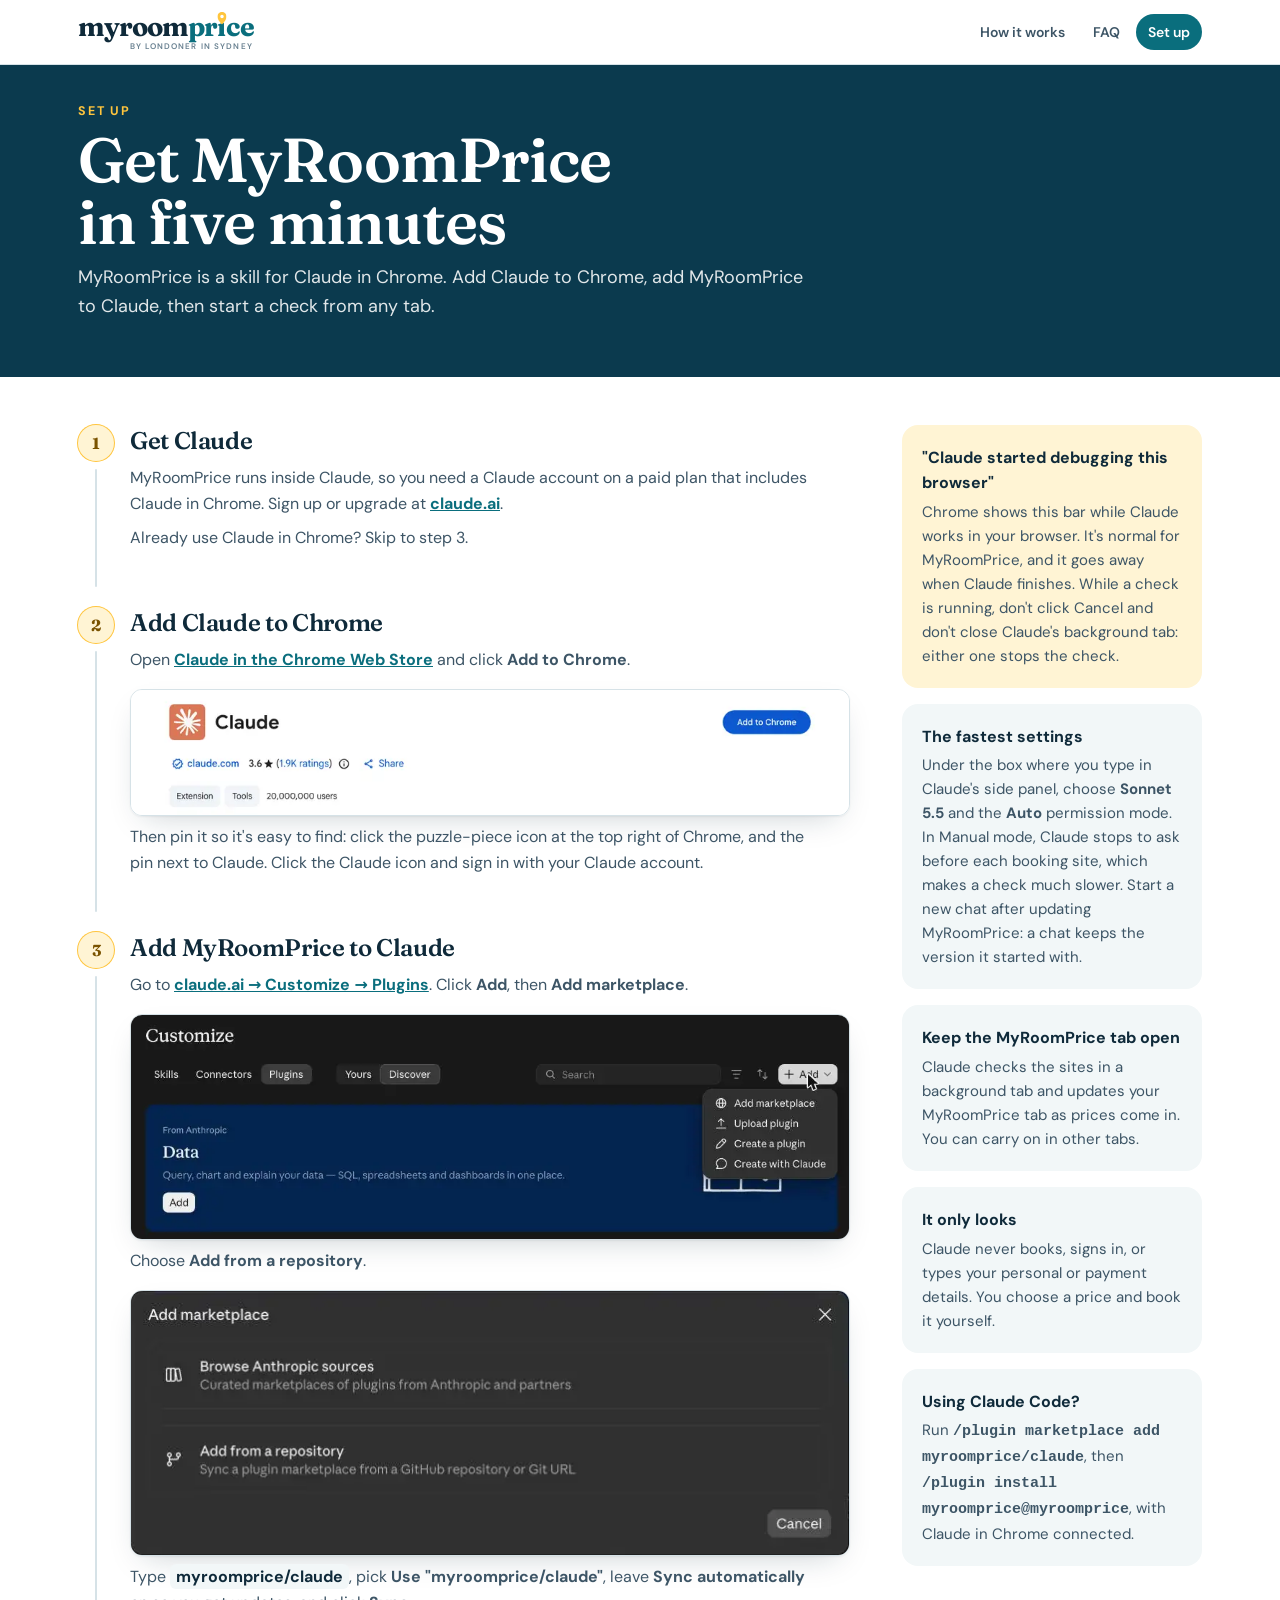
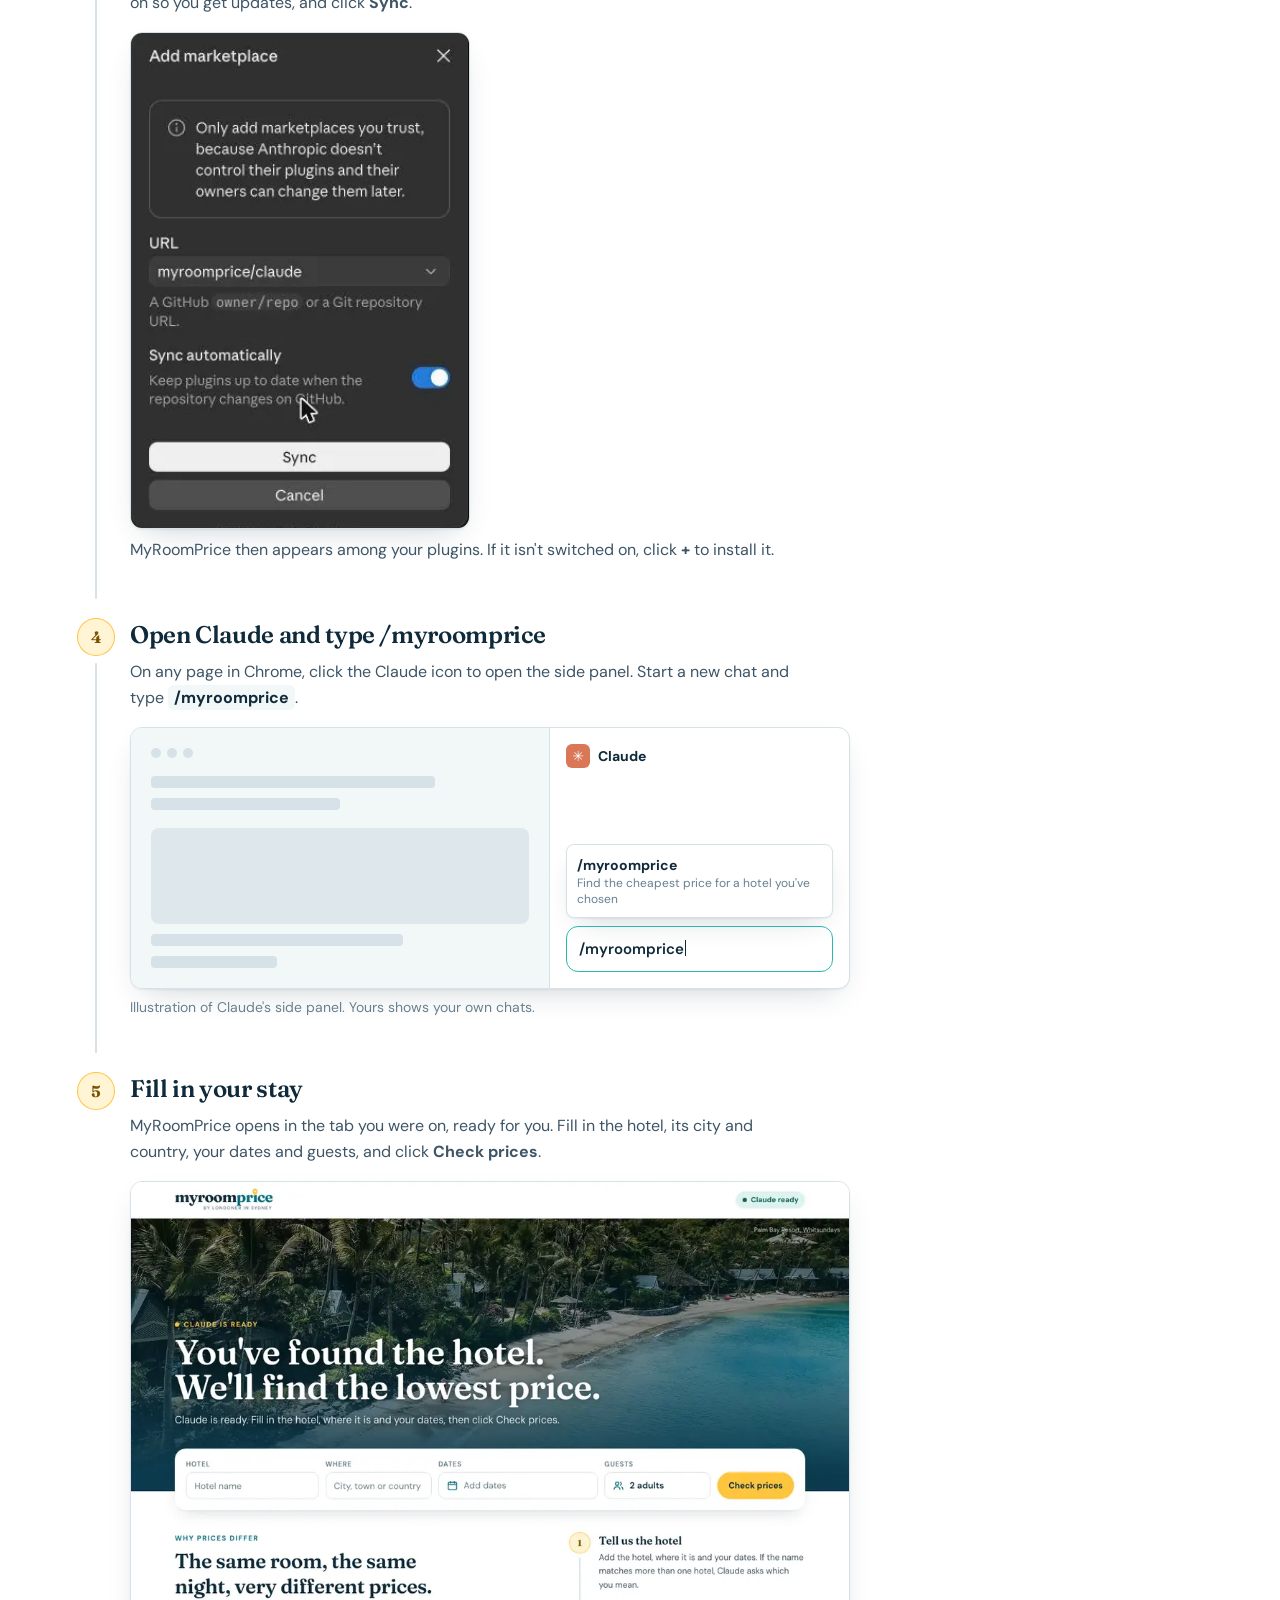
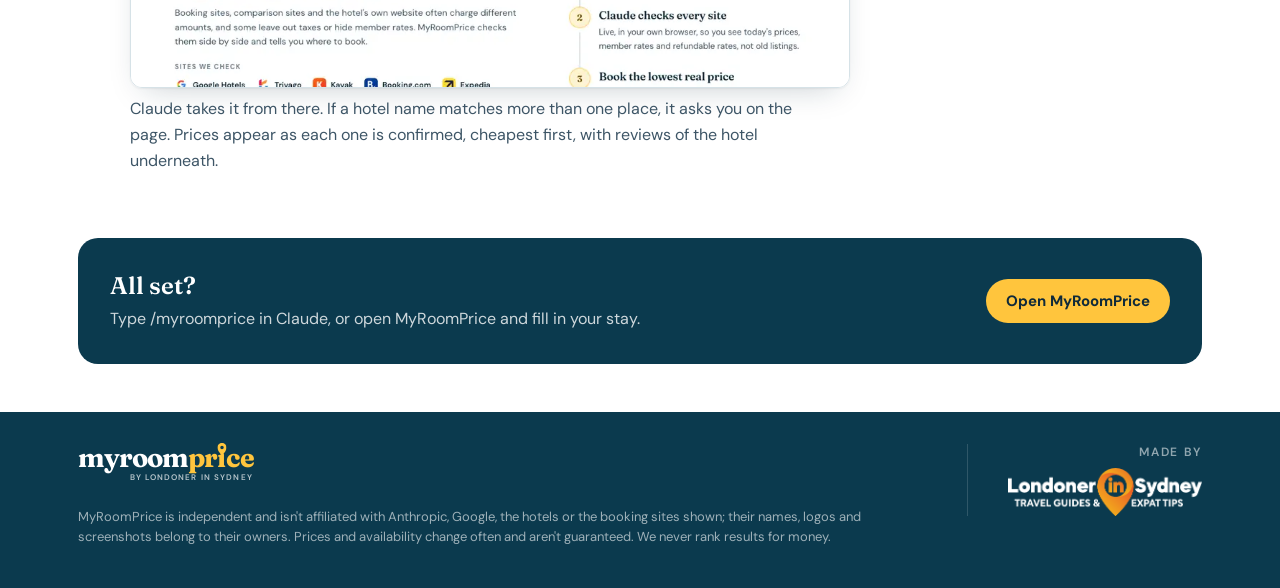
==== commit 786da30c: "Read hotel pages from their text with short scripts Claude types a script out every time it runs it," ====
--- a/docs/setup/index.html
+++ b/docs/setup/index.html
@@ -85,6 +85,9 @@
 .hero.photo .photo-credit { display: block; position: absolute; top: 12px; right: 16px; font-size: 11px; color: rgb(255 255 255 / .8); }
 .hero .eyebrow { color: var(--sun); display: flex; align-items: center; gap: 8px; }
 .hero h1 { margin-top: 8px; font-size: clamp(34px, 5.6vw, 62px); line-height: 1; max-width: 20ch; }
+/* Results: a compact header, so the prices come sooner. */
+.hero.compact { padding: 28px 0 96px; }
+.hero.compact h1 { font-size: clamp(28px, 4vw, 42px); max-width: 28ch; }
 .hero .stay { margin-top: 14px; font-weight: 700; }
 .hero .summary { margin-top: 10px; max-width: 62ch; color: rgb(255 255 255 / .88); font-size: clamp(16px, 2vw, 18px); }
 .steps { display: flex; flex-wrap: wrap; gap: 14px 16px; margin: 22px 0 0; padding: 0; list-style: none; }
@@ -117,9 +120,9 @@
 
 /* Highlights */
 .highlights:empty, .more:empty { display: none; }
-.highlights { display: grid; gap: 12px; grid-template-columns: 1fr; margin: 28px 0 8px; }
+.highlights { display: grid; gap: 12px; grid-template-columns: 1fr; margin: 24px 0 8px; }
 @media (min-width: 640px) { .highlights { grid-template-columns: repeat(2, 1fr); } }
-@media (min-width: 1000px) { .highlights { grid-template-columns: repeat(4, 1fr); } }
+@media (min-width: 1000px) { .highlights { grid-template-columns: 2fr 1fr 1fr; } }
 .tile { text-align: left; border: 0; cursor: pointer; background: var(--mist); border-radius: 16px; padding: 14px 16px; display: grid; gap: 2px; }
 .tile:hover { background: var(--ocean-soft); }
 .tile .label { font-size: 12px; font-weight: 700; letter-spacing: .1em; text-transform: uppercase; color: var(--ocean); }
@@ -129,7 +132,7 @@
 
 /* Main layout */
 .main { display: grid; gap: 24px; grid-template-columns: 1fr; padding: 20px 0 64px; }
-@media (min-width: 1000px) { .main { grid-template-columns: 220px 1fr 330px; align-items: start; padding-bottom: 64px; } }
+@media (min-width: 1000px) { .main { grid-template-columns: minmax(0, 1fr) 340px; align-items: start; padding-bottom: 64px; } }
 .filters h2, .choice h2, .more h2 { font-size: 20px; }
 .filters { display: grid; gap: 10px; }
 .filters .opts { display: flex; flex-wrap: wrap; gap: 8px; }
@@ -199,7 +202,7 @@
 footer .logo { color: #fff; margin-bottom: 8px; justify-self: start; } footer .logo .p { color: var(--sun); } footer .logo .by { color: rgb(255 255 255 / .7); }
 @media (prefers-reduced-motion: reduce) { *, *::before, *::after { animation: none !important; transition: none !important; } .step.checking .disc::before { background: conic-gradient(var(--sun), var(--reef)); } }
 /* Tailwind (tw- classes), compiled and baked in by tools/build_page.py */
-*,:after,:before{--tw-border-spacing-x:0;--tw-border-spacing-y:0;--tw-translate-x:0;--tw-translate-y:0;--tw-rotate:0;--tw-skew-x:0;--tw-skew-y:0;--tw-scale-x:1;--tw-scale-y:1;--tw-pan-x: ;--tw-pan-y: ;--tw-pinch-zoom: ;--tw-scroll-snap-strictness:proximity;--tw-gradient-from-position: ;--tw-gradient-via-position: ;--tw-gradient-to-position: ;--tw-ordinal: ;--tw-slashed-zero: ;--tw-numeric-figure: ;--tw-numeric-spacing: ;--tw-numeric-fraction: ;--tw-ring-inset: ;--tw-ring-offset-width:0px;--tw-ring-offset-color:#fff;--tw-ring-color:rgba(59,130,246,.5);--tw-ring-offset-shadow:0 0 #0000;--tw-ring-shadow:0 0 #0000;--tw-shadow:0 0 #0000;--tw-shadow-colored:0 0 #0000;--tw-blur: ;--tw-brightness: ;--tw-contrast: ;--tw-grayscale: ;--tw-hue-rotate: ;--tw-invert: ;--tw-saturate: ;--tw-sepia: ;--tw-drop-shadow: ;--tw-backdrop-blur: ;--tw-backdrop-brightness: ;--tw-backdrop-contrast: ;--tw-backdrop-grayscale: ;--tw-backdrop-hue-rotate: ;--tw-backdrop-invert: ;--tw-backdrop-opacity: ;--tw-backdrop-saturate: ;--tw-backdrop-sepia: ;--tw-contain-size: ;--tw-contain-layout: ;--tw-contain-paint: ;--tw-contain-style: }::backdrop{--tw-border-spacing-x:0;--tw-border-spacing-y:0;--tw-translate-x:0;--tw-translate-y:0;--tw-rotate:0;--tw-skew-x:0;--tw-skew-y:0;--tw-scale-x:1;--tw-scale-y:1;--tw-pan-x: ;--tw-pan-y: ;--tw-pinch-zoom: ;--tw-scroll-snap-strictness:proximity;--tw-gradient-from-position: ;--tw-gradient-via-position: ;--tw-gradient-to-position: ;--tw-ordinal: ;--tw-slashed-zero: ;--tw-numeric-figure: ;--tw-numeric-spacing: ;--tw-numeric-fraction: ;--tw-ring-inset: ;--tw-ring-offset-width:0px;--tw-ring-offset-color:#fff;--tw-ring-color:rgba(59,130,246,.5);--tw-ring-offset-shadow:0 0 #0000;--tw-ring-shadow:0 0 #0000;--tw-shadow:0 0 #0000;--tw-shadow-colored:0 0 #0000;--tw-blur: ;--tw-brightness: ;--tw-contrast: ;--tw-grayscale: ;--tw-hue-rotate: ;--tw-invert: ;--tw-saturate: ;--tw-sepia: ;--tw-drop-shadow: ;--tw-backdrop-blur: ;--tw-backdrop-brightness: ;--tw-backdrop-contrast: ;--tw-backdrop-grayscale: ;--tw-backdrop-hue-rotate: ;--tw-backdrop-invert: ;--tw-backdrop-opacity: ;--tw-backdrop-saturate: ;--tw-backdrop-sepia: ;--tw-contain-size: ;--tw-contain-layout: ;--tw-contain-paint: ;--tw-contain-style: }.mrs-label{display:grid;min-width:0;gap:.375rem;font-size:.75rem;line-height:1rem;font-weight:700;text-transform:uppercase;letter-spacing:.08em;--tw-text-opacity:1;color:rgb(104 128 144/var(--tw-text-opacity,1))}.mrs-input{height:3rem;width:100%;min-width:0;border-radius:.75rem;border-width:1.5px;border-style:solid;--tw-border-opacity:1;border-color:rgb(214 226 231/var(--tw-border-opacity,1));--tw-bg-opacity:1;background-color:rgb(255 255 255/var(--tw-bg-opacity,1));padding-left:.875rem;padding-right:.875rem;font-size:1rem;line-height:1.5rem;font-weight:600;text-transform:none;letter-spacing:0;--tw-text-opacity:1;color:rgb(15 42 58/var(--tw-text-opacity,1));outline:2px solid transparent;outline-offset:2px;transition-property:color,background-color,border-color,text-decoration-color,fill,stroke,opacity,box-shadow,transform,filter,-webkit-backdrop-filter;transition-property:color,background-color,border-color,text-decoration-color,fill,stroke,opacity,box-shadow,transform,filter,backdrop-filter;transition-property:color,background-color,border-color,text-decoration-color,fill,stroke,opacity,box-shadow,transform,filter,backdrop-filter,-webkit-backdrop-filter;transition-timing-function:cubic-bezier(.4,0,.2,1);transition-duration:.15s}.mrs-input::-moz-placeholder{font-weight:400;--tw-text-opacity:1;color:rgb(104 128 144/var(--tw-text-opacity,1))}.mrs-input::placeholder{font-weight:400;--tw-text-opacity:1;color:rgb(104 128 144/var(--tw-text-opacity,1))}.mrs-input:hover{--tw-border-opacity:1;border-color:rgb(104 128 144/var(--tw-border-opacity,1))}.mrs-input:focus{--tw-border-opacity:1;border-color:rgb(43 184 173/var(--tw-border-opacity,1));--tw-ring-offset-shadow:var(--tw-ring-inset) 0 0 0 var(--tw-ring-offset-width) var(--tw-ring-offset-color);--tw-ring-shadow:var(--tw-ring-inset) 0 0 0 calc(4px + var(--tw-ring-offset-width)) var(--tw-ring-color);box-shadow:var(--tw-ring-offset-shadow),var(--tw-ring-shadow),var(--tw-shadow,0 0 #0000);--tw-ring-color:rgba(43,184,173,.2)}.mrs-field{display:flex;cursor:pointer;align-items:center;gap:.625rem;text-align:left}.mrs-field[aria-expanded=true]{--tw-border-opacity:1;border-color:rgb(43 184 173/var(--tw-border-opacity,1));--tw-ring-offset-shadow:var(--tw-ring-inset) 0 0 0 var(--tw-ring-offset-width) var(--tw-ring-offset-color);--tw-ring-shadow:var(--tw-ring-inset) 0 0 0 calc(4px + var(--tw-ring-offset-width)) var(--tw-ring-color);box-shadow:var(--tw-ring-offset-shadow),var(--tw-ring-shadow),var(--tw-shadow,0 0 #0000);--tw-ring-color:rgba(43,184,173,.2)}.mrs-pop{position:absolute;left:.75rem;right:.75rem;top:100%;z-index:30;margin-top:.5rem;border-radius:1rem;border-width:1px;border-style:solid;--tw-border-opacity:1;border-color:rgb(214 226 231/var(--tw-border-opacity,1));--tw-bg-opacity:1;background-color:rgb(255 255 255/var(--tw-bg-opacity,1));padding:1rem;--tw-text-opacity:1;color:rgb(15 42 58/var(--tw-text-opacity,1));--tw-shadow:0 1px 2px rgba(15,42,58,.06),0 12px 30px -14px rgba(15,42,58,.25);--tw-shadow-colored:0 1px 2px var(--tw-shadow-color),0 12px 30px -14px var(--tw-shadow-color);box-shadow:var(--tw-ring-offset-shadow,0 0 #0000),var(--tw-ring-shadow,0 0 #0000),var(--tw-shadow)}@media (min-width:640px){.mrs-pop{padding:1.25rem}}.mrs-done{display:inline-flex;height:2.5rem;cursor:pointer;align-items:center;border-radius:9999px;border-width:0;--tw-bg-opacity:1;background-color:rgb(10 110 125/var(--tw-bg-opacity,1));padding-left:1.25rem;padding-right:1.25rem;font-size:.875rem;line-height:1.25rem;font-weight:700;--tw-text-opacity:1;color:rgb(255 255 255/var(--tw-text-opacity,1));transition-property:color,background-color,border-color,text-decoration-color,fill,stroke,opacity,box-shadow,transform,filter,-webkit-backdrop-filter;transition-property:color,background-color,border-color,text-decoration-color,fill,stroke,opacity,box-shadow,transform,filter,backdrop-filter;transition-property:color,background-color,border-color,text-decoration-color,fill,stroke,opacity,box-shadow,transform,filter,backdrop-filter,-webkit-backdrop-filter;transition-timing-function:cubic-bezier(.4,0,.2,1);transition-duration:.15s}.mrs-done:hover{--tw-bg-opacity:1;background-color:rgb(8 89 102/var(--tw-bg-opacity,1))}.mrs-quiet{display:inline-flex;height:2.5rem;cursor:pointer;align-items:center;border-radius:9999px;border-width:0;background-color:transparent;padding-left:.75rem;padding-right:.75rem;font-size:.875rem;line-height:1.25rem;font-weight:700;--tw-text-opacity:1;color:rgb(61 85 102/var(--tw-text-opacity,1));text-decoration-line:underline;text-underline-offset:4px}.mrs-quiet:hover{--tw-text-opacity:1;color:rgb(15 42 58/var(--tw-text-opacity,1))}.mrs-round{display:flex;height:2.25rem;width:2.25rem;flex:none;cursor:pointer;align-items:center;justify-content:center;border-radius:9999px;border-width:1px;border-style:solid;--tw-border-opacity:1;border-color:rgb(214 226 231/var(--tw-border-opacity,1));--tw-bg-opacity:1;background-color:rgb(255 255 255/var(--tw-bg-opacity,1));font-size:1.125rem;line-height:1.75rem;font-weight:700;line-height:1;--tw-text-opacity:1;color:rgb(15 42 58/var(--tw-text-opacity,1));transition-property:color,background-color,border-color,text-decoration-color,fill,stroke,opacity,box-shadow,transform,filter,-webkit-backdrop-filter;transition-property:color,background-color,border-color,text-decoration-color,fill,stroke,opacity,box-shadow,transform,filter,backdrop-filter;transition-property:color,background-color,border-color,text-decoration-color,fill,stroke,opacity,box-shadow,transform,filter,backdrop-filter,-webkit-backdrop-filter;transition-timing-function:cubic-bezier(.4,0,.2,1);transition-duration:.15s}.mrs-round:hover{--tw-border-opacity:1;border-color:rgb(10 110 125/var(--tw-border-opacity,1));--tw-bg-opacity:1;background-color:rgb(225 240 244/var(--tw-bg-opacity,1))}.mrs-round:disabled{cursor:not-allowed;opacity:.3}.mrs-round:hover:disabled{--tw-border-opacity:1;border-color:rgb(214 226 231/var(--tw-border-opacity,1));--tw-bg-opacity:1;background-color:rgb(255 255 255/var(--tw-bg-opacity,1))}.mrs-option{width:100%;cursor:pointer;border-radius:.75rem;border-width:1.5px;border-style:solid;--tw-border-opacity:1;border-color:rgb(214 226 231/var(--tw-border-opacity,1));--tw-bg-opacity:1;background-color:rgb(255 255 255/var(--tw-bg-opacity,1));padding:.75rem 1rem;text-align:left;--tw-text-opacity:1;color:rgb(15 42 58/var(--tw-text-opacity,1));transition-property:color,background-color,border-color,text-decoration-color,fill,stroke,opacity,box-shadow,transform,filter,-webkit-backdrop-filter;transition-property:color,background-color,border-color,text-decoration-color,fill,stroke,opacity,box-shadow,transform,filter,backdrop-filter;transition-property:color,background-color,border-color,text-decoration-color,fill,stroke,opacity,box-shadow,transform,filter,backdrop-filter,-webkit-backdrop-filter;transition-timing-function:cubic-bezier(.4,0,.2,1);transition-duration:.15s}.mrs-option:hover{--tw-border-opacity:1;border-color:rgb(10 110 125/var(--tw-border-opacity,1));--tw-bg-opacity:1;background-color:rgb(225 240 244/var(--tw-bg-opacity,1))}.mrs-pill{display:inline-flex;height:2.75rem;min-width:88px;cursor:pointer;align-items:center;justify-content:center;border-radius:9999px;border-width:1.5px;border-style:solid;--tw-border-opacity:1;border-color:rgb(10 110 125/var(--tw-border-opacity,1));--tw-bg-opacity:1;background-color:rgb(255 255 255/var(--tw-bg-opacity,1));padding-left:1.25rem;padding-right:1.25rem;font-weight:700;--tw-text-opacity:1;color:rgb(10 110 125/var(--tw-text-opacity,1));transition-property:color,background-color,border-color,text-decoration-color,fill,stroke,opacity,box-shadow,transform,filter,-webkit-backdrop-filter;transition-property:color,background-color,border-color,text-decoration-color,fill,stroke,opacity,box-shadow,transform,filter,backdrop-filter;transition-property:color,background-color,border-color,text-decoration-color,fill,stroke,opacity,box-shadow,transform,filter,backdrop-filter,-webkit-backdrop-filter;transition-timing-function:cubic-bezier(.4,0,.2,1);transition-duration:.15s}.mrs-pill:hover{--tw-bg-opacity:1;background-color:rgb(10 110 125/var(--tw-bg-opacity,1));--tw-text-opacity:1;color:rgb(255 255 255/var(--tw-text-opacity,1))}.mrs-faq{border-width:0 0 1px;border-style:solid;--tw-border-opacity:1;border-color:rgb(214 226 231/var(--tw-border-opacity,1))}.mrs-faq-q{position:relative;cursor:pointer;list-style-type:none;padding-top:1rem;padding-bottom:1rem;padding-right:2.5rem;font-family:Fraunces,Georgia,Times New Roman,serif;font-size:1.125rem;line-height:1.75rem;font-weight:600;--tw-text-opacity:1;color:rgb(15 42 58/var(--tw-text-opacity,1))}.mrs-faq-q:hover{--tw-text-opacity:1;color:rgb(10 110 125/var(--tw-text-opacity,1))}.mrs-faq-q::-webkit-details-marker{display:none}.mrs-faq-q:after{content:"+";position:absolute;right:.25rem;top:.875rem;font-family:DM Sans,system-ui,-apple-system,Segoe UI,sans-serif;font-size:1.5rem;line-height:2rem;font-weight:400;--tw-text-opacity:1;color:rgb(10 110 125/var(--tw-text-opacity,1))}.mrs-faq[open] .mrs-faq-q:after{content:"−"}.mrs-review{display:flex;min-height:150px;cursor:pointer;flex-direction:column;border-radius:1rem;border-width:1px;border-style:solid;--tw-border-opacity:1;border-color:rgb(214 226 231/var(--tw-border-opacity,1));--tw-bg-opacity:1;background-color:rgb(242 247 248/var(--tw-bg-opacity,1));padding:1rem;text-align:left;transition-property:color,background-color,border-color,text-decoration-color,fill,stroke,opacity,box-shadow,transform,filter,-webkit-backdrop-filter;transition-property:color,background-color,border-color,text-decoration-color,fill,stroke,opacity,box-shadow,transform,filter,backdrop-filter;transition-property:color,background-color,border-color,text-decoration-color,fill,stroke,opacity,box-shadow,transform,filter,backdrop-filter,-webkit-backdrop-filter;transition-timing-function:cubic-bezier(.4,0,.2,1);transition-duration:.15s}.mrs-review:hover{--tw-border-opacity:1;border-color:rgb(10 110 125/var(--tw-border-opacity,1));--tw-bg-opacity:1;background-color:rgb(255 255 255/var(--tw-bg-opacity,1));--tw-shadow:0 1px 2px rgba(15,42,58,.06),0 12px 30px -14px rgba(15,42,58,.25);--tw-shadow-colored:0 1px 2px var(--tw-shadow-color),0 12px 30px -14px var(--tw-shadow-color);box-shadow:var(--tw-ring-offset-shadow,0 0 #0000),var(--tw-ring-shadow,0 0 #0000),var(--tw-shadow)}.mrs-step{position:relative;display:flex;gap:1rem}.mrs-step:not(:last-child):after{content:"";position:absolute;bottom:-28px;left:17px;top:2.75rem;width:.125rem;border-radius:9999px;--tw-bg-opacity:1;background-color:rgb(214 226 231/var(--tw-bg-opacity,1))}.mrs-step-n{position:relative;display:flex;height:2.25rem;width:2.25rem;flex:none;align-items:center;justify-content:center;border-radius:9999px;--tw-bg-opacity:1;background-color:rgb(255 244 212/var(--tw-bg-opacity,1));font-family:Fraunces,Georgia,Times New Roman,serif;font-size:1rem;line-height:1.5rem;font-weight:700;--tw-text-opacity:1;color:rgb(122 83 0/var(--tw-text-opacity,1));--tw-ring-offset-shadow:var(--tw-ring-inset) 0 0 0 var(--tw-ring-offset-width) var(--tw-ring-offset-color);--tw-ring-shadow:var(--tw-ring-inset) 0 0 0 calc(1px + var(--tw-ring-offset-width)) var(--tw-ring-color);box-shadow:var(--tw-ring-offset-shadow),var(--tw-ring-shadow),var(--tw-shadow,0 0 #0000);--tw-ring-opacity:1;--tw-ring-color:rgb(255 197 61/var(--tw-ring-opacity,1))}.mrs-navlink{height:2.25rem;cursor:pointer;align-items:center;white-space:nowrap;border-radius:9999px;border-width:0;background-color:transparent;padding-left:.75rem;padding-right:.75rem;font-size:.875rem;line-height:1.25rem;font-weight:600;--tw-text-opacity:1;color:rgb(61 85 102/var(--tw-text-opacity,1));text-decoration-line:none;transition-property:color,background-color,border-color,text-decoration-color,fill,stroke,opacity,box-shadow,transform,filter,-webkit-backdrop-filter;transition-property:color,background-color,border-color,text-decoration-color,fill,stroke,opacity,box-shadow,transform,filter,backdrop-filter;transition-property:color,background-color,border-color,text-decoration-color,fill,stroke,opacity,box-shadow,transform,filter,backdrop-filter,-webkit-backdrop-filter;transition-timing-function:cubic-bezier(.4,0,.2,1);transition-duration:.15s}.mrs-navlink:hover{--tw-bg-opacity:1;background-color:rgb(242 247 248/var(--tw-bg-opacity,1));--tw-text-opacity:1;color:rgb(15 42 58/var(--tw-text-opacity,1))}.mrs-navlink:not(.tw-hidden){display:inline-flex}.mrs-navcta{--tw-bg-opacity:1;background-color:rgb(225 240 244/var(--tw-bg-opacity,1));--tw-text-opacity:1;color:rgb(10 110 125/var(--tw-text-opacity,1))}.mrs-navcta:hover,.mrs-navcta[aria-current=page]{--tw-bg-opacity:1;background-color:rgb(10 110 125/var(--tw-bg-opacity,1));--tw-text-opacity:1;color:rgb(255 255 255/var(--tw-text-opacity,1))}.mrs-paste{display:flex;cursor:text;align-items:center;gap:.625rem;border-radius:.75rem;border:1.5px dashed rgba(10,110,125,.4);background-color:rgba(225,240,244,.4);padding:.25rem .375rem .25rem .875rem;transition-property:color,background-color,border-color,text-decoration-color,fill,stroke,opacity,box-shadow,transform,filter,-webkit-backdrop-filter;transition-property:color,background-color,border-color,text-decoration-color,fill,stroke,opacity,box-shadow,transform,filter,backdrop-filter;transition-property:color,background-color,border-color,text-decoration-color,fill,stroke,opacity,box-shadow,transform,filter,backdrop-filter,-webkit-backdrop-filter;transition-timing-function:cubic-bezier(.4,0,.2,1);transition-duration:.15s}.mrs-paste:focus-within{border-style:solid;--tw-border-opacity:1;border-color:rgb(43 184 173/var(--tw-border-opacity,1));--tw-bg-opacity:1;background-color:rgb(255 255 255/var(--tw-bg-opacity,1));--tw-ring-offset-shadow:var(--tw-ring-inset) 0 0 0 var(--tw-ring-offset-width) var(--tw-ring-offset-color);--tw-ring-shadow:var(--tw-ring-inset) 0 0 0 calc(4px + var(--tw-ring-offset-width)) var(--tw-ring-color);box-shadow:var(--tw-ring-offset-shadow),var(--tw-ring-shadow),var(--tw-shadow,0 0 #0000);--tw-ring-color:rgba(43,184,173,.2)}.mrs-paste:hover{--tw-border-opacity:1;border-color:rgb(10 110 125/var(--tw-border-opacity,1))}.mrs-paste-btn{display:inline-flex;height:2.25rem;flex:none;cursor:pointer;align-items:center;border-radius:.5rem;border-width:0;--tw-bg-opacity:1;background-color:rgb(255 255 255/var(--tw-bg-opacity,1));padding-left:.875rem;padding-right:.875rem;font-size:.875rem;line-height:1.25rem;font-weight:700;--tw-text-opacity:1;color:rgb(10 110 125/var(--tw-text-opacity,1));--tw-shadow:0 1px 2px 0 rgba(0,0,0,.05);--tw-shadow-colored:0 1px 2px 0 var(--tw-shadow-color);box-shadow:var(--tw-ring-offset-shadow,0 0 #0000),var(--tw-ring-shadow,0 0 #0000),var(--tw-shadow);transition-property:color,background-color,border-color,text-decoration-color,fill,stroke,opacity,box-shadow,transform,filter,-webkit-backdrop-filter;transition-property:color,background-color,border-color,text-decoration-color,fill,stroke,opacity,box-shadow,transform,filter,backdrop-filter;transition-property:color,background-color,border-color,text-decoration-color,fill,stroke,opacity,box-shadow,transform,filter,backdrop-filter,-webkit-backdrop-filter;transition-timing-function:cubic-bezier(.4,0,.2,1);transition-duration:.15s}.mrs-paste-btn:hover{--tw-bg-opacity:1;background-color:rgb(10 110 125/var(--tw-bg-opacity,1));--tw-text-opacity:1;color:rgb(255 255 255/var(--tw-text-opacity,1))}.mrs-recent{display:block;width:100%;cursor:pointer;border-radius:1rem;border-width:1px;border-style:solid;--tw-border-opacity:1;border-color:rgb(214 226 231/var(--tw-border-opacity,1));--tw-bg-opacity:1;background-color:rgb(255 255 255/var(--tw-bg-opacity,1));padding:1rem;text-align:left;--tw-shadow:0 1px 2px 0 rgba(0,0,0,.05);--tw-shadow-colored:0 1px 2px 0 var(--tw-shadow-color);box-shadow:var(--tw-ring-offset-shadow,0 0 #0000),var(--tw-ring-shadow,0 0 #0000),var(--tw-shadow);transition-property:color,background-color,border-color,text-decoration-color,fill,stroke,opacity,box-shadow,transform,filter,-webkit-backdrop-filter;transition-property:color,background-color,border-color,text-decoration-color,fill,stroke,opacity,box-shadow,transform,filter,backdrop-filter;transition-property:color,background-color,border-color,text-decoration-color,fill,stroke,opacity,box-shadow,transform,filter,backdrop-filter,-webkit-backdrop-filter;transition-timing-function:cubic-bezier(.4,0,.2,1);transition-duration:.15s}.mrs-recent:hover{--tw-border-opacity:1;border-color:rgb(10 110 125/var(--tw-border-opacity,1));--tw-shadow:0 1px 2px rgba(15,42,58,.06),0 12px 30px -14px rgba(15,42,58,.25);--tw-shadow-colored:0 1px 2px var(--tw-shadow-color),0 12px 30px -14px var(--tw-shadow-color);box-shadow:var(--tw-ring-offset-shadow,0 0 #0000),var(--tw-ring-shadow,0 0 #0000),var(--tw-shadow)}.mrs-recent-x{position:absolute;right:.625rem;top:.625rem;display:flex;height:1.75rem;width:1.75rem;cursor:pointer;align-items:center;justify-content:center;border-radius:9999px;border-width:0;background-color:transparent;font-size:.75rem;line-height:1rem;--tw-text-opacity:1;color:rgb(104 128 144/var(--tw-text-opacity,1));transition-property:color,background-color,border-color,text-decoration-color,fill,stroke,opacity,box-shadow,transform,filter,-webkit-backdrop-filter;transition-property:color,background-color,border-color,text-decoration-color,fill,stroke,opacity,box-shadow,transform,filter,backdrop-filter;transition-property:color,background-color,border-color,text-decoration-color,fill,stroke,opacity,box-shadow,transform,filter,backdrop-filter,-webkit-backdrop-filter;transition-timing-function:cubic-bezier(.4,0,.2,1);transition-duration:.15s}.mrs-recent-x:hover{--tw-bg-opacity:1;background-color:rgb(242 247 248/var(--tw-bg-opacity,1));--tw-text-opacity:1;color:rgb(15 42 58/var(--tw-text-opacity,1))}.mrs-share{display:inline-flex;height:2.5rem;width:100%;cursor:pointer;align-items:center;justify-content:center;gap:.5rem;border-radius:9999px;border-width:1.5px;border-style:solid;--tw-border-opacity:1;border-color:rgb(214 226 231/var(--tw-border-opacity,1));--tw-bg-opacity:1;background-color:rgb(255 255 255/var(--tw-bg-opacity,1));padding-left:1rem;padding-right:1rem;font-size:.875rem;line-height:1.25rem;font-weight:700;--tw-text-opacity:1;color:rgb(15 42 58/var(--tw-text-opacity,1));transition-property:color,background-color,border-color,text-decoration-color,fill,stroke,opacity,box-shadow,transform,filter,-webkit-backdrop-filter;transition-property:color,background-color,border-color,text-decoration-color,fill,stroke,opacity,box-shadow,transform,filter,backdrop-filter;transition-property:color,background-color,border-color,text-decoration-color,fill,stroke,opacity,box-shadow,transform,filter,backdrop-filter,-webkit-backdrop-filter;transition-timing-function:cubic-bezier(.4,0,.2,1);transition-duration:.15s}.mrs-share:hover{--tw-border-opacity:1;border-color:rgb(10 110 125/var(--tw-border-opacity,1));--tw-text-opacity:1;color:rgb(10 110 125/var(--tw-text-opacity,1))}.tw-sr-only{position:absolute;width:1px;height:1px;padding:0;margin:-1px;overflow:hidden;clip:rect(0,0,0,0);white-space:nowrap;border-width:0}.tw-absolute{position:absolute}.tw-relative{position:relative}.tw-inset-0{inset:0}.tw-left-0{left:0}.tw-right-0{right:0}.tw-top-0{top:0}.tw-z-\[2\]{z-index:2}.tw-m-0{margin:0}.tw-mx-auto{margin-left:auto;margin-right:auto}.tw--ml-3{margin-left:-.75rem}.tw--mt-\[76px\]{margin-top:-76px}.tw-mb-1{margin-bottom:.25rem}.tw-mb-2{margin-bottom:.5rem}.tw-mb-4{margin-bottom:1rem}.tw-ml-auto{margin-left:auto}.tw-ml-px{margin-left:1px}.tw-mt-0\.5{margin-top:.125rem}.tw-mt-1{margin-top:.25rem}.tw-mt-1\.5{margin-top:.375rem}.tw-mt-14{margin-top:3.5rem}.tw-mt-2{margin-top:.5rem}.tw-mt-3{margin-top:.75rem}.tw-mt-4{margin-top:1rem}.tw-mt-5{margin-top:1.25rem}.tw-mt-6{margin-top:1.5rem}.tw-mt-8{margin-top:2rem}.tw-mt-auto{margin-top:auto}.tw-mt-px{margin-top:1px}.tw-block{display:block}.tw-inline-block{display:inline-block}.tw-flex{display:flex}.tw-grid{display:grid}.tw-hidden{display:none}.tw-h-10{height:2.5rem}.tw-h-12{height:3rem}.tw-h-2\.5{height:.625rem}.tw-h-24{height:6rem}.tw-h-3{height:.75rem}.tw-h-4{height:1rem}.tw-h-5{height:1.25rem}.tw-h-6{height:1.5rem}.tw-h-8{height:2rem}.tw-h-auto{height:auto}.tw-h-full{height:100%}.tw-max-h-\[calc\(100dvh-24px\)\]{max-height:calc(100dvh - 24px)}.tw-w-1\/2{width:50%}.tw-w-1\/3{width:33.333333%}.tw-w-10{width:2.5rem}.tw-w-2\.5{width:.625rem}.tw-w-2\/3{width:66.666667%}.tw-w-3\/4{width:75%}.tw-w-4{width:1rem}.tw-w-5{width:1.25rem}.tw-w-6{width:1.5rem}.tw-w-8{width:2rem}.tw-w-\[min\(760px\,calc\(100vw-24px\)\)\]{width:min(760px,calc(100vw - 24px))}.tw-w-auto{width:auto}.tw-w-fit{width:-moz-fit-content;width:fit-content}.tw-w-full{width:100%}.tw-w-px{width:1px}.tw-min-w-0{min-width:0}.tw-max-w-\[340px\]{max-width:340px}.tw-max-w-\[62ch\]{max-width:62ch}.tw-max-w-\[720px\]{max-width:720px}.tw-flex-1{flex:1 1 0%}.tw-flex-none{flex:none}.tw-translate-y-0\.5{--tw-translate-y:0.125rem;transform:translate(var(--tw-translate-x),var(--tw-translate-y)) rotate(var(--tw-rotate)) skewX(var(--tw-skew-x)) skewY(var(--tw-skew-y)) scaleX(var(--tw-scale-x)) scaleY(var(--tw-scale-y))}@keyframes tw-pulse{50%{opacity:.5}}.tw-animate-pulse{animation:tw-pulse 2s cubic-bezier(.4,0,.6,1) infinite}@keyframes tw-spin{to{transform:rotate(1turn)}}.tw-animate-spin{animation:tw-spin 1s linear infinite}.tw-cursor-not-allowed{cursor:not-allowed}.tw-cursor-pointer{cursor:pointer}.tw-scroll-mt-24{scroll-margin-top:6rem}.tw-list-none{list-style-type:none}.tw-grid-cols-7{grid-template-columns:repeat(7,minmax(0,1fr))}.tw-flex-col{flex-direction:column}.tw-flex-wrap{flex-wrap:wrap}.tw-content-start{align-content:flex-start}.tw-items-start{align-items:flex-start}.tw-items-center{align-items:center}.tw-items-baseline{align-items:baseline}.tw-justify-end{justify-content:flex-end}.tw-justify-center{justify-content:center}.tw-justify-between{justify-content:space-between}.tw-gap-1{gap:.25rem}.tw-gap-1\.5{gap:.375rem}.tw-gap-10{gap:2.5rem}.tw-gap-12{gap:3rem}.tw-gap-2{gap:.5rem}.tw-gap-2\.5{gap:.625rem}.tw-gap-3{gap:.75rem}.tw-gap-3\.5{gap:.875rem}.tw-gap-4{gap:1rem}.tw-gap-6{gap:1.5rem}.tw-gap-7{gap:1.75rem}.tw-gap-8{gap:2rem}.tw-gap-x-5{-moz-column-gap:1.25rem;column-gap:1.25rem}.tw-gap-x-6{-moz-column-gap:1.5rem;column-gap:1.5rem}.tw-gap-y-2{row-gap:.5rem}.tw-gap-y-3{row-gap:.75rem}.tw-gap-y-6{row-gap:1.5rem}.tw-self-start{align-self:flex-start}.tw-overflow-auto{overflow:auto}.tw-overflow-hidden{overflow:hidden}.tw-truncate{overflow:hidden;text-overflow:ellipsis;white-space:nowrap}.tw-rounded{border-radius:.25rem}.tw-rounded-2xl{border-radius:1rem}.tw-rounded-\[20px\]{border-radius:20px}.tw-rounded-full{border-radius:9999px}.tw-rounded-lg{border-radius:.5rem}.tw-rounded-md{border-radius:.375rem}.tw-rounded-xl{border-radius:.75rem}.tw-border{border-width:1px}.tw-border-0{border-width:0}.tw-border-\[1\.5px\]{border-width:1.5px}.tw-border-\[2\.5px\]{border-width:2.5px}.tw-border-l{border-left-width:1px}.tw-border-t{border-top-width:1px}.tw-border-solid{border-style:solid}.tw-border-line{--tw-border-opacity:1;border-color:rgb(214 226 231/var(--tw-border-opacity,1))}.tw-border-ocean\/25{border-color:rgba(10,110,125,.25)}.tw-border-reef{--tw-border-opacity:1;border-color:rgb(43 184 173/var(--tw-border-opacity,1))}.tw-border-reef\/25{border-color:rgba(43,184,173,.25)}.tw-border-reef\/40{border-color:rgba(43,184,173,.4)}.tw-border-reef\/50{border-color:rgba(43,184,173,.5)}.tw-border-sun\/70{border-color:rgba(255,197,61,.7)}.tw-border-t-reef{--tw-border-opacity:1;border-top-color:rgb(43 184 173/var(--tw-border-opacity,1))}.tw-bg-\[\#c4302b\]{--tw-bg-opacity:1;background-color:rgb(196 48 43/var(--tw-bg-opacity,1))}.tw-bg-\[\#d97757\]{--tw-bg-opacity:1;background-color:rgb(217 119 87/var(--tw-bg-opacity,1))}.tw-bg-black{--tw-bg-opacity:1;background-color:rgb(0 0 0/var(--tw-bg-opacity,1))}.tw-bg-ink{--tw-bg-opacity:1;background-color:rgb(15 42 58/var(--tw-bg-opacity,1))}.tw-bg-line{--tw-bg-opacity:1;background-color:rgb(214 226 231/var(--tw-bg-opacity,1))}.tw-bg-line\/70{background-color:rgba(214,226,231,.7)}.tw-bg-mist{--tw-bg-opacity:1;background-color:rgb(242 247 248/var(--tw-bg-opacity,1))}.tw-bg-ocean{--tw-bg-opacity:1;background-color:rgb(10 110 125/var(--tw-bg-opacity,1))}.tw-bg-ocean-deep{--tw-bg-opacity:1;background-color:rgb(11 58 78/var(--tw-bg-opacity,1))}.tw-bg-ocean-soft{--tw-bg-opacity:1;background-color:rgb(225 240 244/var(--tw-bg-opacity,1))}.tw-bg-reef-soft{--tw-bg-opacity:1;background-color:rgb(221 243 239/var(--tw-bg-opacity,1))}.tw-bg-sun{--tw-bg-opacity:1;background-color:rgb(255 197 61/var(--tw-bg-opacity,1))}.tw-bg-sun-soft{--tw-bg-opacity:1;background-color:rgb(255 244 212/var(--tw-bg-opacity,1))}.tw-bg-transparent{background-color:transparent}.tw-bg-white{--tw-bg-opacity:1;background-color:rgb(255 255 255/var(--tw-bg-opacity,1))}.tw-bg-white\/10{background-color:hsla(0,0%,100%,.1)}.tw-bg-white\/80{background-color:hsla(0,0%,100%,.8)}.tw-bg-\[linear-gradient\(to_left\,transparent_50\%\,\#e1f0f4_50\%\)\]{background-image:linear-gradient(270deg,transparent 50%,#e1f0f4 0)}.tw-bg-\[linear-gradient\(to_right\,transparent_50\%\,\#e1f0f4_50\%\)\]{background-image:linear-gradient(90deg,transparent 50%,#e1f0f4 0)}.tw-p-0{padding:0}.tw-p-2\.5{padding:.625rem}.tw-p-4{padding:1rem}.tw-p-5{padding:1.25rem}.tw-p-6{padding:1.5rem}.tw-px-1\.5{padding-left:.375rem;padding-right:.375rem}.tw-px-3{padding-left:.75rem;padding-right:.75rem}.tw-px-3\.5{padding-left:.875rem;padding-right:.875rem}.tw-py-0\.5{padding-top:.125rem;padding-bottom:.125rem}.tw-py-12{padding-top:3rem;padding-bottom:3rem}.tw-py-2{padding-top:.5rem;padding-bottom:.5rem}.tw-py-2\.5{padding-top:.625rem;padding-bottom:.625rem}.tw-pb-12{padding-bottom:3rem}.tw-pb-14{padding-bottom:3.5rem}.tw-pb-2{padding-bottom:.5rem}.tw-pb-5{padding-bottom:1.25rem}.tw-pr-7{padding-right:1.75rem}.tw-pr-8{padding-right:2rem}.tw-pt-10{padding-top:2.5rem}.tw-pt-16{padding-top:4rem}.tw-pt-3{padding-top:.75rem}.tw-pt-\[56\.25\%\]{padding-top:56.25%}.tw-text-center{text-align:center}.tw-font-sans{font-family:DM Sans,system-ui,-apple-system,Segoe UI,sans-serif}.tw-font-serif{font-family:Fraunces,Georgia,Times New Roman,serif}.tw-text-2xl{font-size:1.5rem;line-height:2rem}.tw-text-\[11px\]{font-size:11px}.tw-text-\[13px\]{font-size:13px}.tw-text-\[15px\]{font-size:15px}.tw-text-\[clamp\(26px\,3\.4vw\,36px\)\]{font-size:clamp(26px,3.4vw,36px)}.tw-text-lg{font-size:1.125rem;line-height:1.75rem}.tw-text-sm{font-size:.875rem;line-height:1.25rem}.tw-text-xl{font-size:1.25rem;line-height:1.75rem}.tw-text-xs{font-size:.75rem;line-height:1rem}.tw-font-bold{font-weight:700}.tw-font-medium{font-weight:500}.tw-font-normal{font-weight:400}.tw-font-semibold{font-weight:600}.tw-uppercase{text-transform:uppercase}.tw-tabular-nums{--tw-numeric-spacing:tabular-nums;font-variant-numeric:var(--tw-ordinal) var(--tw-slashed-zero) var(--tw-numeric-figure) var(--tw-numeric-spacing) var(--tw-numeric-fraction)}.tw-leading-relaxed{line-height:1.625}.tw-leading-snug{line-height:1.375}.tw-leading-tight{line-height:1.25}.tw-tracking-\[\.12em\]{letter-spacing:.12em}.tw-tracking-\[\.14em\]{letter-spacing:.14em}.tw-tracking-wider{letter-spacing:.05em}.tw-text-\[\#c4302b\]{--tw-text-opacity:1;color:rgb(196 48 43/var(--tw-text-opacity,1))}.tw-text-ink{--tw-text-opacity:1;color:rgb(15 42 58/var(--tw-text-opacity,1))}.tw-text-ink-2{--tw-text-opacity:1;color:rgb(61 85 102/var(--tw-text-opacity,1))}.tw-text-ink-3{--tw-text-opacity:1;color:rgb(104 128 144/var(--tw-text-opacity,1))}.tw-text-ink-3\/40{color:rgba(104,128,144,.4)}.tw-text-ocean{--tw-text-opacity:1;color:rgb(10 110 125/var(--tw-text-opacity,1))}.tw-text-white{--tw-text-opacity:1;color:rgb(255 255 255/var(--tw-text-opacity,1))}.tw-text-white\/55{color:hsla(0,0%,100%,.55)}.tw-text-white\/60{color:hsla(0,0%,100%,.6)}.tw-text-white\/80{color:hsla(0,0%,100%,.8)}.tw-text-white\/90{color:hsla(0,0%,100%,.9)}.tw-underline{text-decoration-line:underline}.tw-no-underline{text-decoration-line:none}.tw-decoration-2{text-decoration-thickness:2px}.tw-underline-offset-4{text-underline-offset:4px}.tw-shadow-card{--tw-shadow:0 1px 2px rgba(15,42,58,.06),0 12px 30px -14px rgba(15,42,58,.25);--tw-shadow-colored:0 1px 2px var(--tw-shadow-color),0 12px 30px -14px var(--tw-shadow-color);box-shadow:var(--tw-ring-offset-shadow,0 0 #0000),var(--tw-ring-shadow,0 0 #0000),var(--tw-shadow)}.tw-outline-none{outline:2px solid transparent;outline-offset:2px}.tw-ring-2{--tw-ring-offset-shadow:var(--tw-ring-inset) 0 0 0 var(--tw-ring-offset-width) var(--tw-ring-offset-color);--tw-ring-shadow:var(--tw-ring-inset) 0 0 0 calc(2px + var(--tw-ring-offset-width)) var(--tw-ring-color);box-shadow:var(--tw-ring-offset-shadow),var(--tw-ring-shadow),var(--tw-shadow,0 0 #0000)}.tw-ring-ocean{--tw-ring-opacity:1;--tw-ring-color:rgb(10 110 125/var(--tw-ring-opacity,1))}.tw-transition{transition-property:color,background-color,border-color,text-decoration-color,fill,stroke,opacity,box-shadow,transform,filter,-webkit-backdrop-filter;transition-property:color,background-color,border-color,text-decoration-color,fill,stroke,opacity,box-shadow,transform,filter,backdrop-filter;transition-property:color,background-color,border-color,text-decoration-color,fill,stroke,opacity,box-shadow,transform,filter,backdrop-filter,-webkit-backdrop-filter;transition-timing-function:cubic-bezier(.4,0,.2,1);transition-duration:.15s}.\[text-shadow\:none\]{text-shadow:none}.placeholder\:tw-text-ink-3::-moz-placeholder{--tw-text-opacity:1;color:rgb(104 128 144/var(--tw-text-opacity,1))}.placeholder\:tw-text-ink-3::placeholder{--tw-text-opacity:1;color:rgb(104 128 144/var(--tw-text-opacity,1))}.backdrop\:tw-bg-ink\/60::backdrop{background-color:rgba(15,42,58,.6)}.backdrop\:tw-backdrop-blur-sm::backdrop{--tw-backdrop-blur:blur(4px);-webkit-backdrop-filter:var(--tw-backdrop-blur) var(--tw-backdrop-brightness) var(--tw-backdrop-contrast) var(--tw-backdrop-grayscale) var(--tw-backdrop-hue-rotate) var(--tw-backdrop-invert) var(--tw-backdrop-opacity) var(--tw-backdrop-saturate) var(--tw-backdrop-sepia);backdrop-filter:var(--tw-backdrop-blur) var(--tw-backdrop-brightness) var(--tw-backdrop-contrast) var(--tw-backdrop-grayscale) var(--tw-backdrop-hue-rotate) var(--tw-backdrop-invert) var(--tw-backdrop-opacity) var(--tw-backdrop-saturate) var(--tw-backdrop-sepia)}.hover\:tw-bg-white:hover{--tw-bg-opacity:1;background-color:rgb(255 255 255/var(--tw-bg-opacity,1))}.hover\:tw-text-white:hover{--tw-text-opacity:1;color:rgb(255 255 255/var(--tw-text-opacity,1))}.hover\:tw-ring-2:hover{--tw-ring-offset-shadow:var(--tw-ring-inset) 0 0 0 var(--tw-ring-offset-width) var(--tw-ring-offset-color);--tw-ring-shadow:var(--tw-ring-inset) 0 0 0 calc(2px + var(--tw-ring-offset-width)) var(--tw-ring-color);box-shadow:var(--tw-ring-offset-shadow),var(--tw-ring-shadow),var(--tw-shadow,0 0 #0000)}.hover\:tw-ring-ocean:hover{--tw-ring-opacity:1;--tw-ring-color:rgb(10 110 125/var(--tw-ring-opacity,1))}@media (min-width:640px){.sm\:tw-flex{display:flex}.sm\:tw-inline-flex{display:inline-flex}.sm\:tw-w-\[300px\]{width:300px}.sm\:tw-grid-cols-2{grid-template-columns:repeat(2,minmax(0,1fr))}.sm\:tw-p-5{padding:1.25rem}.sm\:tw-p-6{padding:1.5rem}.sm\:tw-p-8{padding:2rem}}@media (min-width:768px){.md\:tw-right-auto{right:auto}.md\:tw-col-span-2{grid-column:span 2/span 2}.md\:tw-inline-flex{display:inline-flex}.md\:tw-w-\[320px\]{width:320px}.md\:tw-w-\[680px\]{width:680px}.md\:tw-grid-cols-2{grid-template-columns:repeat(2,minmax(0,1fr))}.md\:tw-grid-cols-\[minmax\(0\2c 1fr\)_auto\]{grid-template-columns:minmax(0,1fr) auto}.md\:tw-items-end{align-items:flex-end}.md\:tw-gap-x-10{-moz-column-gap:2.5rem;column-gap:2.5rem}.md\:tw-border-0{border-width:0}.md\:tw-border-l{border-left-width:1px}.md\:tw-border-solid{border-style:solid}.md\:tw-border-white\/15{border-color:hsla(0,0%,100%,.15)}.md\:tw-pl-10{padding-left:2.5rem}}@media (min-width:1024px){.lg\:tw-col-span-1{grid-column:span 1/span 1}.lg\:tw-grid-cols-3{grid-template-columns:repeat(3,minmax(0,1fr))}.lg\:tw-grid-cols-\[minmax\(0\2c 1\.25fr\)_minmax\(0\2c 1fr\)_minmax\(0\2c 1\.5fr\)_minmax\(0\2c 1fr\)_auto\]{grid-template-columns:minmax(0,1.25fr) minmax(0,1fr) minmax(0,1.5fr) minmax(0,1fr) auto}.lg\:tw-grid-cols-\[minmax\(0\2c 1fr\)_300px\]{grid-template-columns:minmax(0,1fr) 300px}.lg\:tw-grid-cols-\[minmax\(0\2c 1fr\)_minmax\(0\2c 420px\)\]{grid-template-columns:minmax(0,1fr) minmax(0,420px)}.lg\:tw-grid-cols-\[minmax\(0\2c 4fr\)_minmax\(0\2c 8fr\)\]{grid-template-columns:minmax(0,4fr) minmax(0,8fr)}.lg\:tw-items-start{align-items:flex-start}.lg\:tw-items-end{align-items:flex-end}.lg\:tw-gap-20{gap:5rem}}.\[\&\>img\]\:tw-h-6>img{height:1.5rem}.\[\&\>img\]\:tw-w-6>img{width:1.5rem}
+*,:after,:before{--tw-border-spacing-x:0;--tw-border-spacing-y:0;--tw-translate-x:0;--tw-translate-y:0;--tw-rotate:0;--tw-skew-x:0;--tw-skew-y:0;--tw-scale-x:1;--tw-scale-y:1;--tw-pan-x: ;--tw-pan-y: ;--tw-pinch-zoom: ;--tw-scroll-snap-strictness:proximity;--tw-gradient-from-position: ;--tw-gradient-via-position: ;--tw-gradient-to-position: ;--tw-ordinal: ;--tw-slashed-zero: ;--tw-numeric-figure: ;--tw-numeric-spacing: ;--tw-numeric-fraction: ;--tw-ring-inset: ;--tw-ring-offset-width:0px;--tw-ring-offset-color:#fff;--tw-ring-color:rgba(59,130,246,.5);--tw-ring-offset-shadow:0 0 #0000;--tw-ring-shadow:0 0 #0000;--tw-shadow:0 0 #0000;--tw-shadow-colored:0 0 #0000;--tw-blur: ;--tw-brightness: ;--tw-contrast: ;--tw-grayscale: ;--tw-hue-rotate: ;--tw-invert: ;--tw-saturate: ;--tw-sepia: ;--tw-drop-shadow: ;--tw-backdrop-blur: ;--tw-backdrop-brightness: ;--tw-backdrop-contrast: ;--tw-backdrop-grayscale: ;--tw-backdrop-hue-rotate: ;--tw-backdrop-invert: ;--tw-backdrop-opacity: ;--tw-backdrop-saturate: ;--tw-backdrop-sepia: ;--tw-contain-size: ;--tw-contain-layout: ;--tw-contain-paint: ;--tw-contain-style: }::backdrop{--tw-border-spacing-x:0;--tw-border-spacing-y:0;--tw-translate-x:0;--tw-translate-y:0;--tw-rotate:0;--tw-skew-x:0;--tw-skew-y:0;--tw-scale-x:1;--tw-scale-y:1;--tw-pan-x: ;--tw-pan-y: ;--tw-pinch-zoom: ;--tw-scroll-snap-strictness:proximity;--tw-gradient-from-position: ;--tw-gradient-via-position: ;--tw-gradient-to-position: ;--tw-ordinal: ;--tw-slashed-zero: ;--tw-numeric-figure: ;--tw-numeric-spacing: ;--tw-numeric-fraction: ;--tw-ring-inset: ;--tw-ring-offset-width:0px;--tw-ring-offset-color:#fff;--tw-ring-color:rgba(59,130,246,.5);--tw-ring-offset-shadow:0 0 #0000;--tw-ring-shadow:0 0 #0000;--tw-shadow:0 0 #0000;--tw-shadow-colored:0 0 #0000;--tw-blur: ;--tw-brightness: ;--tw-contrast: ;--tw-grayscale: ;--tw-hue-rotate: ;--tw-invert: ;--tw-saturate: ;--tw-sepia: ;--tw-drop-shadow: ;--tw-backdrop-blur: ;--tw-backdrop-brightness: ;--tw-backdrop-contrast: ;--tw-backdrop-grayscale: ;--tw-backdrop-hue-rotate: ;--tw-backdrop-invert: ;--tw-backdrop-opacity: ;--tw-backdrop-saturate: ;--tw-backdrop-sepia: ;--tw-contain-size: ;--tw-contain-layout: ;--tw-contain-paint: ;--tw-contain-style: }.mrs-label{display:grid;min-width:0;gap:.375rem;font-size:.75rem;line-height:1rem;font-weight:700;text-transform:uppercase;letter-spacing:.08em;--tw-text-opacity:1;color:rgb(104 128 144/var(--tw-text-opacity,1))}.mrs-input{height:3rem;width:100%;min-width:0;border-radius:.75rem;border-width:1.5px;border-style:solid;--tw-border-opacity:1;border-color:rgb(214 226 231/var(--tw-border-opacity,1));--tw-bg-opacity:1;background-color:rgb(255 255 255/var(--tw-bg-opacity,1));padding-left:.875rem;padding-right:.875rem;font-size:1rem;line-height:1.5rem;font-weight:600;text-transform:none;letter-spacing:0;--tw-text-opacity:1;color:rgb(15 42 58/var(--tw-text-opacity,1));outline:2px solid transparent;outline-offset:2px;transition-property:color,background-color,border-color,text-decoration-color,fill,stroke,opacity,box-shadow,transform,filter,-webkit-backdrop-filter;transition-property:color,background-color,border-color,text-decoration-color,fill,stroke,opacity,box-shadow,transform,filter,backdrop-filter;transition-property:color,background-color,border-color,text-decoration-color,fill,stroke,opacity,box-shadow,transform,filter,backdrop-filter,-webkit-backdrop-filter;transition-timing-function:cubic-bezier(.4,0,.2,1);transition-duration:.15s}.mrs-input::-moz-placeholder{font-weight:400;--tw-text-opacity:1;color:rgb(104 128 144/var(--tw-text-opacity,1))}.mrs-input::placeholder{font-weight:400;--tw-text-opacity:1;color:rgb(104 128 144/var(--tw-text-opacity,1))}.mrs-input:hover{--tw-border-opacity:1;border-color:rgb(104 128 144/var(--tw-border-opacity,1))}.mrs-input:focus{--tw-border-opacity:1;border-color:rgb(43 184 173/var(--tw-border-opacity,1));--tw-ring-offset-shadow:var(--tw-ring-inset) 0 0 0 var(--tw-ring-offset-width) var(--tw-ring-offset-color);--tw-ring-shadow:var(--tw-ring-inset) 0 0 0 calc(4px + var(--tw-ring-offset-width)) var(--tw-ring-color);box-shadow:var(--tw-ring-offset-shadow),var(--tw-ring-shadow),var(--tw-shadow,0 0 #0000);--tw-ring-color:rgba(43,184,173,.2)}.mrs-select{cursor:pointer;-webkit-appearance:none;-moz-appearance:none;appearance:none;padding-right:2.5rem;background-image:url("data:image/svg+xml;charset=utf-8,%3Csvg xmlns='http://www.w3.org/2000/svg' fill='none' stroke='%230a6e7d' stroke-linecap='round' stroke-linejoin='round' stroke-width='2.2' viewBox='0 0 24 24'%3E%3Cpath d='m6 9 6 6 6-6'/%3E%3C/svg%3E");background-repeat:no-repeat;background-position:right 12px center;background-size:18px}.mrs-select.is-empty{font-weight:400;--tw-text-opacity:1;color:rgb(104 128 144/var(--tw-text-opacity,1))}.mrs-field{display:flex;cursor:pointer;align-items:center;gap:.625rem;text-align:left}.mrs-field[aria-expanded=true]{--tw-border-opacity:1;border-color:rgb(43 184 173/var(--tw-border-opacity,1));--tw-ring-offset-shadow:var(--tw-ring-inset) 0 0 0 var(--tw-ring-offset-width) var(--tw-ring-offset-color);--tw-ring-shadow:var(--tw-ring-inset) 0 0 0 calc(4px + var(--tw-ring-offset-width)) var(--tw-ring-color);box-shadow:var(--tw-ring-offset-shadow),var(--tw-ring-shadow),var(--tw-shadow,0 0 #0000);--tw-ring-color:rgba(43,184,173,.2)}.mrs-pop{position:absolute;left:.75rem;right:.75rem;top:100%;z-index:30;margin-top:.5rem;border-radius:1rem;border-width:1px;border-style:solid;--tw-border-opacity:1;border-color:rgb(214 226 231/var(--tw-border-opacity,1));--tw-bg-opacity:1;background-color:rgb(255 255 255/var(--tw-bg-opacity,1));padding:1rem;--tw-text-opacity:1;color:rgb(15 42 58/var(--tw-text-opacity,1));--tw-shadow:0 1px 2px rgba(15,42,58,.06),0 12px 30px -14px rgba(15,42,58,.25);--tw-shadow-colored:0 1px 2px var(--tw-shadow-color),0 12px 30px -14px var(--tw-shadow-color);box-shadow:var(--tw-ring-offset-shadow,0 0 #0000),var(--tw-ring-shadow,0 0 #0000),var(--tw-shadow)}@media (min-width:640px){.mrs-pop{padding:1.25rem}}.mrs-done{display:inline-flex;height:2.5rem;cursor:pointer;align-items:center;border-radius:9999px;border-width:0;--tw-bg-opacity:1;background-color:rgb(10 110 125/var(--tw-bg-opacity,1));padding-left:1.25rem;padding-right:1.25rem;font-size:.875rem;line-height:1.25rem;font-weight:700;--tw-text-opacity:1;color:rgb(255 255 255/var(--tw-text-opacity,1));transition-property:color,background-color,border-color,text-decoration-color,fill,stroke,opacity,box-shadow,transform,filter,-webkit-backdrop-filter;transition-property:color,background-color,border-color,text-decoration-color,fill,stroke,opacity,box-shadow,transform,filter,backdrop-filter;transition-property:color,background-color,border-color,text-decoration-color,fill,stroke,opacity,box-shadow,transform,filter,backdrop-filter,-webkit-backdrop-filter;transition-timing-function:cubic-bezier(.4,0,.2,1);transition-duration:.15s}.mrs-done:hover{--tw-bg-opacity:1;background-color:rgb(8 89 102/var(--tw-bg-opacity,1))}.mrs-quiet{display:inline-flex;height:2.5rem;cursor:pointer;align-items:center;border-radius:9999px;border-width:0;background-color:transparent;padding-left:.75rem;padding-right:.75rem;font-size:.875rem;line-height:1.25rem;font-weight:700;--tw-text-opacity:1;color:rgb(61 85 102/var(--tw-text-opacity,1));text-decoration-line:underline;text-underline-offset:4px}.mrs-quiet:hover{--tw-text-opacity:1;color:rgb(15 42 58/var(--tw-text-opacity,1))}.mrs-round{display:flex;height:2.25rem;width:2.25rem;flex:none;cursor:pointer;align-items:center;justify-content:center;border-radius:9999px;border-width:1px;border-style:solid;--tw-border-opacity:1;border-color:rgb(214 226 231/var(--tw-border-opacity,1));--tw-bg-opacity:1;background-color:rgb(255 255 255/var(--tw-bg-opacity,1));font-size:1.125rem;line-height:1.75rem;font-weight:700;line-height:1;--tw-text-opacity:1;color:rgb(15 42 58/var(--tw-text-opacity,1));transition-property:color,background-color,border-color,text-decoration-color,fill,stroke,opacity,box-shadow,transform,filter,-webkit-backdrop-filter;transition-property:color,background-color,border-color,text-decoration-color,fill,stroke,opacity,box-shadow,transform,filter,backdrop-filter;transition-property:color,background-color,border-color,text-decoration-color,fill,stroke,opacity,box-shadow,transform,filter,backdrop-filter,-webkit-backdrop-filter;transition-timing-function:cubic-bezier(.4,0,.2,1);transition-duration:.15s}.mrs-round:hover{--tw-border-opacity:1;border-color:rgb(10 110 125/var(--tw-border-opacity,1));--tw-bg-opacity:1;background-color:rgb(225 240 244/var(--tw-bg-opacity,1))}.mrs-round:disabled{cursor:not-allowed;opacity:.3}.mrs-round:hover:disabled{--tw-border-opacity:1;border-color:rgb(214 226 231/var(--tw-border-opacity,1));--tw-bg-opacity:1;background-color:rgb(255 255 255/var(--tw-bg-opacity,1))}.mrs-option{width:100%;cursor:pointer;border-radius:.75rem;border-width:1.5px;border-style:solid;--tw-border-opacity:1;border-color:rgb(214 226 231/var(--tw-border-opacity,1));--tw-bg-opacity:1;background-color:rgb(255 255 255/var(--tw-bg-opacity,1));padding:.75rem 1rem;text-align:left;--tw-text-opacity:1;color:rgb(15 42 58/var(--tw-text-opacity,1));transition-property:color,background-color,border-color,text-decoration-color,fill,stroke,opacity,box-shadow,transform,filter,-webkit-backdrop-filter;transition-property:color,background-color,border-color,text-decoration-color,fill,stroke,opacity,box-shadow,transform,filter,backdrop-filter;transition-property:color,background-color,border-color,text-decoration-color,fill,stroke,opacity,box-shadow,transform,filter,backdrop-filter,-webkit-backdrop-filter;transition-timing-function:cubic-bezier(.4,0,.2,1);transition-duration:.15s}.mrs-option:hover{--tw-border-opacity:1;border-color:rgb(10 110 125/var(--tw-border-opacity,1));--tw-bg-opacity:1;background-color:rgb(225 240 244/var(--tw-bg-opacity,1))}.mrs-pill{display:inline-flex;height:2.75rem;min-width:88px;cursor:pointer;align-items:center;justify-content:center;border-radius:9999px;border-width:1.5px;border-style:solid;--tw-border-opacity:1;border-color:rgb(10 110 125/var(--tw-border-opacity,1));--tw-bg-opacity:1;background-color:rgb(255 255 255/var(--tw-bg-opacity,1));padding-left:1.25rem;padding-right:1.25rem;font-weight:700;--tw-text-opacity:1;color:rgb(10 110 125/var(--tw-text-opacity,1));transition-property:color,background-color,border-color,text-decoration-color,fill,stroke,opacity,box-shadow,transform,filter,-webkit-backdrop-filter;transition-property:color,background-color,border-color,text-decoration-color,fill,stroke,opacity,box-shadow,transform,filter,backdrop-filter;transition-property:color,background-color,border-color,text-decoration-color,fill,stroke,opacity,box-shadow,transform,filter,backdrop-filter,-webkit-backdrop-filter;transition-timing-function:cubic-bezier(.4,0,.2,1);transition-duration:.15s}.mrs-pill:hover{--tw-bg-opacity:1;background-color:rgb(10 110 125/var(--tw-bg-opacity,1));--tw-text-opacity:1;color:rgb(255 255 255/var(--tw-text-opacity,1))}.mrs-faq{border-width:0 0 1px;border-style:solid;--tw-border-opacity:1;border-color:rgb(214 226 231/var(--tw-border-opacity,1))}.mrs-faq-q{position:relative;cursor:pointer;list-style-type:none;padding-top:1rem;padding-bottom:1rem;padding-right:2.5rem;font-family:Fraunces,Georgia,Times New Roman,serif;font-size:1.125rem;line-height:1.75rem;font-weight:600;--tw-text-opacity:1;color:rgb(15 42 58/var(--tw-text-opacity,1))}.mrs-faq-q:hover{--tw-text-opacity:1;color:rgb(10 110 125/var(--tw-text-opacity,1))}.mrs-faq-q::-webkit-details-marker{display:none}.mrs-faq-q:after{content:"+";position:absolute;right:.25rem;top:.875rem;font-family:DM Sans,system-ui,-apple-system,Segoe UI,sans-serif;font-size:1.5rem;line-height:2rem;font-weight:400;--tw-text-opacity:1;color:rgb(10 110 125/var(--tw-text-opacity,1))}.mrs-faq[open] .mrs-faq-q:after{content:"−"}.mrs-review{display:flex;min-height:150px;cursor:pointer;flex-direction:column;border-radius:1rem;border-width:1px;border-style:solid;--tw-border-opacity:1;border-color:rgb(214 226 231/var(--tw-border-opacity,1));--tw-bg-opacity:1;background-color:rgb(242 247 248/var(--tw-bg-opacity,1));padding:1rem;text-align:left;transition-property:color,background-color,border-color,text-decoration-color,fill,stroke,opacity,box-shadow,transform,filter,-webkit-backdrop-filter;transition-property:color,background-color,border-color,text-decoration-color,fill,stroke,opacity,box-shadow,transform,filter,backdrop-filter;transition-property:color,background-color,border-color,text-decoration-color,fill,stroke,opacity,box-shadow,transform,filter,backdrop-filter,-webkit-backdrop-filter;transition-timing-function:cubic-bezier(.4,0,.2,1);transition-duration:.15s}.mrs-review:hover{--tw-border-opacity:1;border-color:rgb(10 110 125/var(--tw-border-opacity,1));--tw-bg-opacity:1;background-color:rgb(255 255 255/var(--tw-bg-opacity,1));--tw-shadow:0 1px 2px rgba(15,42,58,.06),0 12px 30px -14px rgba(15,42,58,.25);--tw-shadow-colored:0 1px 2px var(--tw-shadow-color),0 12px 30px -14px var(--tw-shadow-color);box-shadow:var(--tw-ring-offset-shadow,0 0 #0000),var(--tw-ring-shadow,0 0 #0000),var(--tw-shadow)}.mrs-step{position:relative;display:flex;gap:1rem}.mrs-step:not(:last-child):after{content:"";position:absolute;bottom:-28px;left:17px;top:2.75rem;width:.125rem;border-radius:9999px;--tw-bg-opacity:1;background-color:rgb(214 226 231/var(--tw-bg-opacity,1))}.mrs-step-n{position:relative;display:flex;height:2.25rem;width:2.25rem;flex:none;align-items:center;justify-content:center;border-radius:9999px;--tw-bg-opacity:1;background-color:rgb(255 244 212/var(--tw-bg-opacity,1));font-family:Fraunces,Georgia,Times New Roman,serif;font-size:1rem;line-height:1.5rem;font-weight:700;--tw-text-opacity:1;color:rgb(122 83 0/var(--tw-text-opacity,1));--tw-ring-offset-shadow:var(--tw-ring-inset) 0 0 0 var(--tw-ring-offset-width) var(--tw-ring-offset-color);--tw-ring-shadow:var(--tw-ring-inset) 0 0 0 calc(1px + var(--tw-ring-offset-width)) var(--tw-ring-color);box-shadow:var(--tw-ring-offset-shadow),var(--tw-ring-shadow),var(--tw-shadow,0 0 #0000);--tw-ring-opacity:1;--tw-ring-color:rgb(255 197 61/var(--tw-ring-opacity,1))}.mrs-navlink{height:2.25rem;cursor:pointer;align-items:center;white-space:nowrap;border-radius:9999px;border-width:0;background-color:transparent;padding-left:.75rem;padding-right:.75rem;font-size:.875rem;line-height:1.25rem;font-weight:600;--tw-text-opacity:1;color:rgb(61 85 102/var(--tw-text-opacity,1));text-decoration-line:none;transition-property:color,background-color,border-color,text-decoration-color,fill,stroke,opacity,box-shadow,transform,filter,-webkit-backdrop-filter;transition-property:color,background-color,border-color,text-decoration-color,fill,stroke,opacity,box-shadow,transform,filter,backdrop-filter;transition-property:color,background-color,border-color,text-decoration-color,fill,stroke,opacity,box-shadow,transform,filter,backdrop-filter,-webkit-backdrop-filter;transition-timing-function:cubic-bezier(.4,0,.2,1);transition-duration:.15s}.mrs-navlink:hover{--tw-bg-opacity:1;background-color:rgb(242 247 248/var(--tw-bg-opacity,1));--tw-text-opacity:1;color:rgb(15 42 58/var(--tw-text-opacity,1))}.mrs-navlink:not(.tw-hidden){display:inline-flex}.mrs-navcta{--tw-bg-opacity:1;background-color:rgb(225 240 244/var(--tw-bg-opacity,1));--tw-text-opacity:1;color:rgb(10 110 125/var(--tw-text-opacity,1))}.mrs-navcta:hover,.mrs-navcta[aria-current=page]{--tw-bg-opacity:1;background-color:rgb(10 110 125/var(--tw-bg-opacity,1));--tw-text-opacity:1;color:rgb(255 255 255/var(--tw-text-opacity,1))}.mrs-paste{display:flex;cursor:text;align-items:center;gap:.625rem;border-radius:.75rem;border:1.5px dashed rgba(10,110,125,.4);background-color:rgba(225,240,244,.4);padding:.25rem .375rem .25rem .875rem;transition-property:color,background-color,border-color,text-decoration-color,fill,stroke,opacity,box-shadow,transform,filter,-webkit-backdrop-filter;transition-property:color,background-color,border-color,text-decoration-color,fill,stroke,opacity,box-shadow,transform,filter,backdrop-filter;transition-property:color,background-color,border-color,text-decoration-color,fill,stroke,opacity,box-shadow,transform,filter,backdrop-filter,-webkit-backdrop-filter;transition-timing-function:cubic-bezier(.4,0,.2,1);transition-duration:.15s}.mrs-paste:focus-within{border-style:solid;--tw-border-opacity:1;border-color:rgb(43 184 173/var(--tw-border-opacity,1));--tw-bg-opacity:1;background-color:rgb(255 255 255/var(--tw-bg-opacity,1));--tw-ring-offset-shadow:var(--tw-ring-inset) 0 0 0 var(--tw-ring-offset-width) var(--tw-ring-offset-color);--tw-ring-shadow:var(--tw-ring-inset) 0 0 0 calc(4px + var(--tw-ring-offset-width)) var(--tw-ring-color);box-shadow:var(--tw-ring-offset-shadow),var(--tw-ring-shadow),var(--tw-shadow,0 0 #0000);--tw-ring-color:rgba(43,184,173,.2)}.mrs-paste:hover{--tw-border-opacity:1;border-color:rgb(10 110 125/var(--tw-border-opacity,1))}.mrs-paste-btn{display:inline-flex;height:2.25rem;flex:none;cursor:pointer;align-items:center;border-radius:.5rem;border-width:0;--tw-bg-opacity:1;background-color:rgb(255 255 255/var(--tw-bg-opacity,1));padding-left:.875rem;padding-right:.875rem;font-size:.875rem;line-height:1.25rem;font-weight:700;--tw-text-opacity:1;color:rgb(10 110 125/var(--tw-text-opacity,1));--tw-shadow:0 1px 2px 0 rgba(0,0,0,.05);--tw-shadow-colored:0 1px 2px 0 var(--tw-shadow-color);box-shadow:var(--tw-ring-offset-shadow,0 0 #0000),var(--tw-ring-shadow,0 0 #0000),var(--tw-shadow);transition-property:color,background-color,border-color,text-decoration-color,fill,stroke,opacity,box-shadow,transform,filter,-webkit-backdrop-filter;transition-property:color,background-color,border-color,text-decoration-color,fill,stroke,opacity,box-shadow,transform,filter,backdrop-filter;transition-property:color,background-color,border-color,text-decoration-color,fill,stroke,opacity,box-shadow,transform,filter,backdrop-filter,-webkit-backdrop-filter;transition-timing-function:cubic-bezier(.4,0,.2,1);transition-duration:.15s}.mrs-paste-btn:hover{--tw-bg-opacity:1;background-color:rgb(10 110 125/var(--tw-bg-opacity,1));--tw-text-opacity:1;color:rgb(255 255 255/var(--tw-text-opacity,1))}.mrs-recent{display:block;width:100%;cursor:pointer;border-radius:1rem;border-width:1px;border-style:solid;--tw-border-opacity:1;border-color:rgb(214 226 231/var(--tw-border-opacity,1));--tw-bg-opacity:1;background-color:rgb(255 255 255/var(--tw-bg-opacity,1));padding:1rem;text-align:left;--tw-shadow:0 1px 2px 0 rgba(0,0,0,.05);--tw-shadow-colored:0 1px 2px 0 var(--tw-shadow-color);box-shadow:var(--tw-ring-offset-shadow,0 0 #0000),var(--tw-ring-shadow,0 0 #0000),var(--tw-shadow);transition-property:color,background-color,border-color,text-decoration-color,fill,stroke,opacity,box-shadow,transform,filter,-webkit-backdrop-filter;transition-property:color,background-color,border-color,text-decoration-color,fill,stroke,opacity,box-shadow,transform,filter,backdrop-filter;transition-property:color,background-color,border-color,text-decoration-color,fill,stroke,opacity,box-shadow,transform,filter,backdrop-filter,-webkit-backdrop-filter;transition-timing-function:cubic-bezier(.4,0,.2,1);transition-duration:.15s}.mrs-recent:hover{--tw-border-opacity:1;border-color:rgb(10 110 125/var(--tw-border-opacity,1));--tw-shadow:0 1px 2px rgba(15,42,58,.06),0 12px 30px -14px rgba(15,42,58,.25);--tw-shadow-colored:0 1px 2px var(--tw-shadow-color),0 12px 30px -14px var(--tw-shadow-color);box-shadow:var(--tw-ring-offset-shadow,0 0 #0000),var(--tw-ring-shadow,0 0 #0000),var(--tw-shadow)}.mrs-recent-x{position:absolute;right:.625rem;top:.625rem;display:flex;height:1.75rem;width:1.75rem;cursor:pointer;align-items:center;justify-content:center;border-radius:9999px;border-width:0;background-color:transparent;font-size:.75rem;line-height:1rem;--tw-text-opacity:1;color:rgb(104 128 144/var(--tw-text-opacity,1));transition-property:color,background-color,border-color,text-decoration-color,fill,stroke,opacity,box-shadow,transform,filter,-webkit-backdrop-filter;transition-property:color,background-color,border-color,text-decoration-color,fill,stroke,opacity,box-shadow,transform,filter,backdrop-filter;transition-property:color,background-color,border-color,text-decoration-color,fill,stroke,opacity,box-shadow,transform,filter,backdrop-filter,-webkit-backdrop-filter;transition-timing-function:cubic-bezier(.4,0,.2,1);transition-duration:.15s}.mrs-recent-x:hover{--tw-bg-opacity:1;background-color:rgb(242 247 248/var(--tw-bg-opacity,1));--tw-text-opacity:1;color:rgb(15 42 58/var(--tw-text-opacity,1))}.mrs-share{display:inline-flex;height:2.5rem;width:100%;cursor:pointer;align-items:center;justify-content:center;gap:.5rem;border-radius:9999px;border-width:1.5px;border-style:solid;--tw-border-opacity:1;border-color:rgb(214 226 231/var(--tw-border-opacity,1));--tw-bg-opacity:1;background-color:rgb(255 255 255/var(--tw-bg-opacity,1));padding-left:1rem;padding-right:1rem;font-size:.875rem;line-height:1.25rem;font-weight:700;--tw-text-opacity:1;color:rgb(15 42 58/var(--tw-text-opacity,1));transition-property:color,background-color,border-color,text-decoration-color,fill,stroke,opacity,box-shadow,transform,filter,-webkit-backdrop-filter;transition-property:color,background-color,border-color,text-decoration-color,fill,stroke,opacity,box-shadow,transform,filter,backdrop-filter;transition-property:color,background-color,border-color,text-decoration-color,fill,stroke,opacity,box-shadow,transform,filter,backdrop-filter,-webkit-backdrop-filter;transition-timing-function:cubic-bezier(.4,0,.2,1);transition-duration:.15s}.mrs-share:hover{--tw-border-opacity:1;border-color:rgb(10 110 125/var(--tw-border-opacity,1));--tw-text-opacity:1;color:rgb(10 110 125/var(--tw-text-opacity,1))}.mrs-chip{display:inline-flex;height:2.5rem;cursor:pointer;align-items:center;gap:.5rem;border-radius:9999px;border-width:1.5px;border-style:solid;--tw-border-opacity:1;border-color:rgb(214 226 231/var(--tw-border-opacity,1));--tw-bg-opacity:1;background-color:rgb(255 255 255/var(--tw-bg-opacity,1));padding-left:1rem;padding-right:1rem;font-size:.875rem;line-height:1.25rem;font-weight:600;--tw-text-opacity:1;color:rgb(15 42 58/var(--tw-text-opacity,1));transition-property:color,background-color,border-color,text-decoration-color,fill,stroke,opacity,box-shadow,transform,filter,-webkit-backdrop-filter;transition-property:color,background-color,border-color,text-decoration-color,fill,stroke,opacity,box-shadow,transform,filter,backdrop-filter;transition-property:color,background-color,border-color,text-decoration-color,fill,stroke,opacity,box-shadow,transform,filter,backdrop-filter,-webkit-backdrop-filter;transition-timing-function:cubic-bezier(.4,0,.2,1);transition-duration:.15s}.mrs-chip:hover{--tw-border-opacity:1;border-color:rgb(10 110 125/var(--tw-border-opacity,1))}.mrs-chip:has(:checked){--tw-border-opacity:1;border-color:rgb(10 110 125/var(--tw-border-opacity,1));--tw-bg-opacity:1;background-color:rgb(10 110 125/var(--tw-bg-opacity,1));--tw-text-opacity:1;color:rgb(255 255 255/var(--tw-text-opacity,1))}.mrs-chip input{position:absolute;width:1px;height:1px;padding:0;margin:-1px;overflow:hidden;clip:rect(0,0,0,0);white-space:nowrap;border-width:0}#trip-bar-note:not([hidden]){display:inline-flex}.tw-sr-only{position:absolute;width:1px;height:1px;padding:0;margin:-1px;overflow:hidden;clip:rect(0,0,0,0);white-space:nowrap;border-width:0}.tw-absolute{position:absolute}.tw-relative{position:relative}.tw-inset-0{inset:0}.tw-left-0{left:0}.tw-right-0{right:0}.tw-top-0{top:0}.tw-z-\[2\]{z-index:2}.tw-col-span-full{grid-column:1/-1}.tw-m-0{margin:0}.tw-mx-auto{margin-left:auto;margin-right:auto}.tw--ml-3{margin-left:-.75rem}.tw--mt-\[76px\]{margin-top:-76px}.tw-mb-1{margin-bottom:.25rem}.tw-mb-2{margin-bottom:.5rem}.tw-mb-3{margin-bottom:.75rem}.tw-mb-4{margin-bottom:1rem}.tw-ml-auto{margin-left:auto}.tw-ml-px{margin-left:1px}.tw-mt-0\.5{margin-top:.125rem}.tw-mt-1{margin-top:.25rem}.tw-mt-1\.5{margin-top:.375rem}.tw-mt-14{margin-top:3.5rem}.tw-mt-2{margin-top:.5rem}.tw-mt-3{margin-top:.75rem}.tw-mt-4{margin-top:1rem}.tw-mt-5{margin-top:1.25rem}.tw-mt-6{margin-top:1.5rem}.tw-mt-8{margin-top:2rem}.tw-mt-auto{margin-top:auto}.tw-mt-px{margin-top:1px}.tw-block{display:block}.tw-inline-block{display:inline-block}.tw-flex{display:flex}.tw-inline-flex{display:inline-flex}.tw-grid{display:grid}.tw-hidden{display:none}.tw-h-10{height:2.5rem}.tw-h-12{height:3rem}.tw-h-2\.5{height:.625rem}.tw-h-24{height:6rem}.tw-h-3{height:.75rem}.tw-h-4{height:1rem}.tw-h-5{height:1.25rem}.tw-h-6{height:1.5rem}.tw-h-8{height:2rem}.tw-h-auto{height:auto}.tw-h-full{height:100%}.tw-max-h-\[calc\(100dvh-24px\)\]{max-height:calc(100dvh - 24px)}.tw-w-1\/2{width:50%}.tw-w-1\/3{width:33.333333%}.tw-w-10{width:2.5rem}.tw-w-2\.5{width:.625rem}.tw-w-2\/3{width:66.666667%}.tw-w-3\/4{width:75%}.tw-w-4{width:1rem}.tw-w-5{width:1.25rem}.tw-w-6{width:1.5rem}.tw-w-8{width:2rem}.tw-w-\[min\(760px\,calc\(100vw-24px\)\)\]{width:min(760px,calc(100vw - 24px))}.tw-w-auto{width:auto}.tw-w-fit{width:-moz-fit-content;width:fit-content}.tw-w-full{width:100%}.tw-w-px{width:1px}.tw-min-w-0{min-width:0}.tw-max-w-\[340px\]{max-width:340px}.tw-max-w-\[62ch\]{max-width:62ch}.tw-max-w-\[720px\]{max-width:720px}.tw-flex-1{flex:1 1 0%}.tw-flex-none{flex:none}.tw-translate-y-0\.5{--tw-translate-y:0.125rem;transform:translate(var(--tw-translate-x),var(--tw-translate-y)) rotate(var(--tw-rotate)) skewX(var(--tw-skew-x)) skewY(var(--tw-skew-y)) scaleX(var(--tw-scale-x)) scaleY(var(--tw-scale-y))}@keyframes tw-pulse{50%{opacity:.5}}.tw-animate-pulse{animation:tw-pulse 2s cubic-bezier(.4,0,.6,1) infinite}@keyframes tw-spin{to{transform:rotate(1turn)}}.tw-animate-spin{animation:tw-spin 1s linear infinite}.tw-cursor-not-allowed{cursor:not-allowed}.tw-cursor-pointer{cursor:pointer}.tw-scroll-mt-24{scroll-margin-top:6rem}.tw-list-none{list-style-type:none}.tw-grid-cols-7{grid-template-columns:repeat(7,minmax(0,1fr))}.tw-flex-col{flex-direction:column}.tw-flex-wrap{flex-wrap:wrap}.tw-content-start{align-content:flex-start}.tw-items-start{align-items:flex-start}.tw-items-center{align-items:center}.tw-items-baseline{align-items:baseline}.tw-justify-end{justify-content:flex-end}.tw-justify-center{justify-content:center}.tw-justify-between{justify-content:space-between}.tw-gap-1{gap:.25rem}.tw-gap-1\.5{gap:.375rem}.tw-gap-10{gap:2.5rem}.tw-gap-12{gap:3rem}.tw-gap-2{gap:.5rem}.tw-gap-2\.5{gap:.625rem}.tw-gap-3{gap:.75rem}.tw-gap-3\.5{gap:.875rem}.tw-gap-4{gap:1rem}.tw-gap-6{gap:1.5rem}.tw-gap-7{gap:1.75rem}.tw-gap-8{gap:2rem}.tw-gap-x-4{-moz-column-gap:1rem;column-gap:1rem}.tw-gap-x-5{-moz-column-gap:1.25rem;column-gap:1.25rem}.tw-gap-x-6{-moz-column-gap:1.5rem;column-gap:1.5rem}.tw-gap-y-2{row-gap:.5rem}.tw-gap-y-3{row-gap:.75rem}.tw-gap-y-6{row-gap:1.5rem}.tw-self-start{align-self:flex-start}.tw-overflow-auto{overflow:auto}.tw-overflow-hidden{overflow:hidden}.tw-truncate{overflow:hidden;text-overflow:ellipsis;white-space:nowrap}.tw-rounded{border-radius:.25rem}.tw-rounded-2xl{border-radius:1rem}.tw-rounded-\[20px\]{border-radius:20px}.tw-rounded-full{border-radius:9999px}.tw-rounded-lg{border-radius:.5rem}.tw-rounded-md{border-radius:.375rem}.tw-rounded-xl{border-radius:.75rem}.tw-border{border-width:1px}.tw-border-0{border-width:0}.tw-border-2{border-width:2px}.tw-border-\[1\.5px\]{border-width:1.5px}.tw-border-\[2\.5px\]{border-width:2.5px}.tw-border-l{border-left-width:1px}.tw-border-t{border-top-width:1px}.tw-border-solid{border-style:solid}.tw-border-line{--tw-border-opacity:1;border-color:rgb(214 226 231/var(--tw-border-opacity,1))}.tw-border-ocean\/25{border-color:rgba(10,110,125,.25)}.tw-border-reef{--tw-border-opacity:1;border-color:rgb(43 184 173/var(--tw-border-opacity,1))}.tw-border-reef\/25{border-color:rgba(43,184,173,.25)}.tw-border-reef\/40{border-color:rgba(43,184,173,.4)}.tw-border-reef\/50{border-color:rgba(43,184,173,.5)}.tw-border-sun\/70{border-color:rgba(255,197,61,.7)}.tw-border-t-reef{--tw-border-opacity:1;border-top-color:rgb(43 184 173/var(--tw-border-opacity,1))}.tw-bg-\[\#c4302b\]{--tw-bg-opacity:1;background-color:rgb(196 48 43/var(--tw-bg-opacity,1))}.tw-bg-\[\#d97757\]{--tw-bg-opacity:1;background-color:rgb(217 119 87/var(--tw-bg-opacity,1))}.tw-bg-black{--tw-bg-opacity:1;background-color:rgb(0 0 0/var(--tw-bg-opacity,1))}.tw-bg-ink{--tw-bg-opacity:1;background-color:rgb(15 42 58/var(--tw-bg-opacity,1))}.tw-bg-line{--tw-bg-opacity:1;background-color:rgb(214 226 231/var(--tw-bg-opacity,1))}.tw-bg-line\/70{background-color:rgba(214,226,231,.7)}.tw-bg-mist{--tw-bg-opacity:1;background-color:rgb(242 247 248/var(--tw-bg-opacity,1))}.tw-bg-ocean{--tw-bg-opacity:1;background-color:rgb(10 110 125/var(--tw-bg-opacity,1))}.tw-bg-ocean-deep{--tw-bg-opacity:1;background-color:rgb(11 58 78/var(--tw-bg-opacity,1))}.tw-bg-ocean-soft{--tw-bg-opacity:1;background-color:rgb(225 240 244/var(--tw-bg-opacity,1))}.tw-bg-reef{--tw-bg-opacity:1;background-color:rgb(43 184 173/var(--tw-bg-opacity,1))}.tw-bg-reef-soft{--tw-bg-opacity:1;background-color:rgb(221 243 239/var(--tw-bg-opacity,1))}.tw-bg-sun{--tw-bg-opacity:1;background-color:rgb(255 197 61/var(--tw-bg-opacity,1))}.tw-bg-sun-soft{--tw-bg-opacity:1;background-color:rgb(255 244 212/var(--tw-bg-opacity,1))}.tw-bg-transparent{background-color:transparent}.tw-bg-white{--tw-bg-opacity:1;background-color:rgb(255 255 255/var(--tw-bg-opacity,1))}.tw-bg-white\/10{background-color:hsla(0,0%,100%,.1)}.tw-bg-white\/80{background-color:hsla(0,0%,100%,.8)}.tw-bg-\[linear-gradient\(to_left\,transparent_50\%\,\#e1f0f4_50\%\)\]{background-image:linear-gradient(270deg,transparent 50%,#e1f0f4 0)}.tw-bg-\[linear-gradient\(to_right\,transparent_50\%\,\#e1f0f4_50\%\)\]{background-image:linear-gradient(90deg,transparent 50%,#e1f0f4 0)}.tw-p-0{padding:0}.tw-p-2\.5{padding:.625rem}.tw-p-4{padding:1rem}.tw-p-5{padding:1.25rem}.tw-p-6{padding:1.5rem}.tw-px-1\.5{padding-left:.375rem;padding-right:.375rem}.tw-px-3{padding-left:.75rem;padding-right:.75rem}.tw-px-3\.5{padding-left:.875rem;padding-right:.875rem}.tw-px-4{padding-left:1rem;padding-right:1rem}.tw-py-0\.5{padding-top:.125rem;padding-bottom:.125rem}.tw-py-1{padding-top:.25rem;padding-bottom:.25rem}.tw-py-12{padding-top:3rem;padding-bottom:3rem}.tw-py-2{padding-top:.5rem;padding-bottom:.5rem}.tw-py-2\.5{padding-top:.625rem;padding-bottom:.625rem}.tw-py-3{padding-top:.75rem;padding-bottom:.75rem}.tw-pb-12{padding-bottom:3rem}.tw-pb-14{padding-bottom:3.5rem}.tw-pb-2{padding-bottom:.5rem}.tw-pb-5{padding-bottom:1.25rem}.tw-pr-7{padding-right:1.75rem}.tw-pr-8{padding-right:2rem}.tw-pt-10{padding-top:2.5rem}.tw-pt-16{padding-top:4rem}.tw-pt-3{padding-top:.75rem}.tw-pt-\[56\.25\%\]{padding-top:56.25%}.tw-text-center{text-align:center}.tw-font-sans{font-family:DM Sans,system-ui,-apple-system,Segoe UI,sans-serif}.tw-font-serif{font-family:Fraunces,Georgia,Times New Roman,serif}.tw-text-2xl{font-size:1.5rem;line-height:2rem}.tw-text-\[11px\]{font-size:11px}.tw-text-\[13px\]{font-size:13px}.tw-text-\[15px\]{font-size:15px}.tw-text-\[40px\]{font-size:40px}.tw-text-\[clamp\(26px\,3\.4vw\,36px\)\]{font-size:clamp(26px,3.4vw,36px)}.tw-text-lg{font-size:1.125rem;line-height:1.75rem}.tw-text-sm{font-size:.875rem;line-height:1.25rem}.tw-text-xl{font-size:1.25rem;line-height:1.75rem}.tw-text-xs{font-size:.75rem;line-height:1rem}.tw-font-bold{font-weight:700}.tw-font-medium{font-weight:500}.tw-font-normal{font-weight:400}.tw-font-semibold{font-weight:600}.tw-uppercase{text-transform:uppercase}.tw-tabular-nums{--tw-numeric-spacing:tabular-nums;font-variant-numeric:var(--tw-ordinal) var(--tw-slashed-zero) var(--tw-numeric-figure) var(--tw-numeric-spacing) var(--tw-numeric-fraction)}.tw-leading-none{line-height:1}.tw-leading-relaxed{line-height:1.625}.tw-leading-snug{line-height:1.375}.tw-leading-tight{line-height:1.25}.tw-tracking-\[\.12em\]{letter-spacing:.12em}.tw-tracking-\[\.14em\]{letter-spacing:.14em}.tw-tracking-wider{letter-spacing:.05em}.tw-text-\[\#c4302b\]{--tw-text-opacity:1;color:rgb(196 48 43/var(--tw-text-opacity,1))}.tw-text-ink{--tw-text-opacity:1;color:rgb(15 42 58/var(--tw-text-opacity,1))}.tw-text-ink-2{--tw-text-opacity:1;color:rgb(61 85 102/var(--tw-text-opacity,1))}.tw-text-ink-3{--tw-text-opacity:1;color:rgb(104 128 144/var(--tw-text-opacity,1))}.tw-text-ink-3\/40{color:rgba(104,128,144,.4)}.tw-text-ocean{--tw-text-opacity:1;color:rgb(10 110 125/var(--tw-text-opacity,1))}.tw-text-reef-ink{--tw-text-opacity:1;color:rgb(17 97 91/var(--tw-text-opacity,1))}.tw-text-white{--tw-text-opacity:1;color:rgb(255 255 255/var(--tw-text-opacity,1))}.tw-text-white\/55{color:hsla(0,0%,100%,.55)}.tw-text-white\/60{color:hsla(0,0%,100%,.6)}.tw-text-white\/80{color:hsla(0,0%,100%,.8)}.tw-text-white\/90{color:hsla(0,0%,100%,.9)}.tw-underline{text-decoration-line:underline}.tw-no-underline{text-decoration-line:none}.tw-decoration-2{text-decoration-thickness:2px}.tw-underline-offset-4{text-underline-offset:4px}.tw-shadow-card{--tw-shadow:0 1px 2px rgba(15,42,58,.06),0 12px 30px -14px rgba(15,42,58,.25);--tw-shadow-colored:0 1px 2px var(--tw-shadow-color),0 12px 30px -14px var(--tw-shadow-color);box-shadow:var(--tw-ring-offset-shadow,0 0 #0000),var(--tw-ring-shadow,0 0 #0000),var(--tw-shadow)}.tw-outline-none{outline:2px solid transparent;outline-offset:2px}.tw-ring-2{--tw-ring-offset-shadow:var(--tw-ring-inset) 0 0 0 var(--tw-ring-offset-width) var(--tw-ring-offset-color);--tw-ring-shadow:var(--tw-ring-inset) 0 0 0 calc(2px + var(--tw-ring-offset-width)) var(--tw-ring-color);box-shadow:var(--tw-ring-offset-shadow),var(--tw-ring-shadow),var(--tw-shadow,0 0 #0000)}.tw-ring-ocean{--tw-ring-opacity:1;--tw-ring-color:rgb(10 110 125/var(--tw-ring-opacity,1))}.tw-transition{transition-property:color,background-color,border-color,text-decoration-color,fill,stroke,opacity,box-shadow,transform,filter,-webkit-backdrop-filter;transition-property:color,background-color,border-color,text-decoration-color,fill,stroke,opacity,box-shadow,transform,filter,backdrop-filter;transition-property:color,background-color,border-color,text-decoration-color,fill,stroke,opacity,box-shadow,transform,filter,backdrop-filter,-webkit-backdrop-filter;transition-timing-function:cubic-bezier(.4,0,.2,1);transition-duration:.15s}.\[text-shadow\:none\]{text-shadow:none}.placeholder\:tw-text-ink-3::-moz-placeholder{--tw-text-opacity:1;color:rgb(104 128 144/var(--tw-text-opacity,1))}.placeholder\:tw-text-ink-3::placeholder{--tw-text-opacity:1;color:rgb(104 128 144/var(--tw-text-opacity,1))}.backdrop\:tw-bg-ink\/60::backdrop{background-color:rgba(15,42,58,.6)}.backdrop\:tw-backdrop-blur-sm::backdrop{--tw-backdrop-blur:blur(4px);-webkit-backdrop-filter:var(--tw-backdrop-blur) var(--tw-backdrop-brightness) var(--tw-backdrop-contrast) var(--tw-backdrop-grayscale) var(--tw-backdrop-hue-rotate) var(--tw-backdrop-invert) var(--tw-backdrop-opacity) var(--tw-backdrop-saturate) var(--tw-backdrop-sepia);backdrop-filter:var(--tw-backdrop-blur) var(--tw-backdrop-brightness) var(--tw-backdrop-contrast) var(--tw-backdrop-grayscale) var(--tw-backdrop-hue-rotate) var(--tw-backdrop-invert) var(--tw-backdrop-opacity) var(--tw-backdrop-saturate) var(--tw-backdrop-sepia)}.hover\:tw-bg-white:hover{--tw-bg-opacity:1;background-color:rgb(255 255 255/var(--tw-bg-opacity,1))}.hover\:tw-text-white:hover{--tw-text-opacity:1;color:rgb(255 255 255/var(--tw-text-opacity,1))}.hover\:tw-ring-2:hover{--tw-ring-offset-shadow:var(--tw-ring-inset) 0 0 0 var(--tw-ring-offset-width) var(--tw-ring-offset-color);--tw-ring-shadow:var(--tw-ring-inset) 0 0 0 calc(2px + var(--tw-ring-offset-width)) var(--tw-ring-color);box-shadow:var(--tw-ring-offset-shadow),var(--tw-ring-shadow),var(--tw-shadow,0 0 #0000)}.hover\:tw-ring-ocean:hover{--tw-ring-opacity:1;--tw-ring-color:rgb(10 110 125/var(--tw-ring-opacity,1))}@media (min-width:640px){.sm\:tw-col-span-2{grid-column:span 2/span 2}.sm\:tw-flex{display:flex}.sm\:tw-inline-flex{display:inline-flex}.sm\:tw-w-\[300px\]{width:300px}.sm\:tw-grid-cols-2{grid-template-columns:repeat(2,minmax(0,1fr))}.sm\:tw-p-5{padding:1.25rem}.sm\:tw-p-6{padding:1.5rem}.sm\:tw-p-8{padding:2rem}}@media (min-width:768px){.md\:tw-right-auto{right:auto}.md\:tw-col-span-2{grid-column:span 2/span 2}.md\:tw-inline-flex{display:inline-flex}.md\:tw-w-\[320px\]{width:320px}.md\:tw-w-\[680px\]{width:680px}.md\:tw-grid-cols-2{grid-template-columns:repeat(2,minmax(0,1fr))}.md\:tw-grid-cols-3{grid-template-columns:repeat(3,minmax(0,1fr))}.md\:tw-grid-cols-\[1fr_auto\]{grid-template-columns:1fr auto}.md\:tw-grid-cols-\[minmax\(0\2c 1fr\)_auto\]{grid-template-columns:minmax(0,1fr) auto}.md\:tw-items-end{align-items:flex-end}.md\:tw-gap-x-10{-moz-column-gap:2.5rem;column-gap:2.5rem}.md\:tw-border-0{border-width:0}.md\:tw-border-l{border-left-width:1px}.md\:tw-border-solid{border-style:solid}.md\:tw-border-white\/15{border-color:hsla(0,0%,100%,.15)}.md\:tw-pl-10{padding-left:2.5rem}}@media (min-width:1024px){.lg\:tw-col-span-1{grid-column:span 1/span 1}.lg\:tw-col-span-3{grid-column:span 3/span 3}.lg\:tw-grid-cols-3{grid-template-columns:repeat(3,minmax(0,1fr))}.lg\:tw-grid-cols-4{grid-template-columns:repeat(4,minmax(0,1fr))}.lg\:tw-grid-cols-\[minmax\(0\2c 1fr\)_300px\]{grid-template-columns:minmax(0,1fr) 300px}.lg\:tw-grid-cols-\[minmax\(0\2c 1fr\)_auto\]{grid-template-columns:minmax(0,1fr) auto}.lg\:tw-grid-cols-\[minmax\(0\2c 1fr\)_minmax\(0\2c 420px\)\]{grid-template-columns:minmax(0,1fr) minmax(0,420px)}.lg\:tw-grid-cols-\[minmax\(0\2c 4fr\)_minmax\(0\2c 8fr\)\]{grid-template-columns:minmax(0,4fr) minmax(0,8fr)}.lg\:tw-flex-col{flex-direction:column}.lg\:tw-items-start{align-items:flex-start}.lg\:tw-items-end{align-items:flex-end}.lg\:tw-items-center{align-items:center}.lg\:tw-items-stretch{align-items:stretch}.lg\:tw-gap-20{gap:5rem}}.\[\&\>img\]\:tw-h-6>img{height:1.5rem}.\[\&\>img\]\:tw-w-6>img{width:1.5rem}
 </style>
 </head>
 <body>
@@ -247,12 +250,16 @@
   </div>
   <figcaption class="tw-mt-2 tw-text-sm tw-text-ink-3">Illustration of Claude's side panel. Yours shows your own chats.</figcaption>
 </figure></div></li>
-      <li class="mrs-step tw-pb-2"><span class="mrs-step-n" aria-hidden="true">5</span><div class="tw-min-w-0 tw-flex-1"><h2 class="tw-text-2xl">Fill in your stay</h2><p class="tw-mt-2 tw-max-w-[62ch] tw-leading-relaxed tw-text-ink-2">MyRoomPrice opens in a new tab, ready for you. Fill in the hotel, where it is, your dates and guests, and click <strong>Check prices</strong>.</p><figure class="tw-m-0 tw-mt-4"><img src="[data-uri]" alt="The MyRoomPrice page saying Claude is ready, with the search form" width="1000" height="703" loading="lazy" class="tw-block tw-h-auto tw-w-full tw-max-w-[720px] tw-rounded-xl tw-border tw-border-solid tw-border-line tw-shadow-card"></figure><p class="tw-mt-2 tw-max-w-[62ch] tw-leading-relaxed tw-text-ink-2">Claude takes it from there. If a hotel name matches more than one place, it asks you on the page. Prices appear as each one is confirmed, cheapest first, with reviews of the hotel underneath.</p></div></li>
+      <li class="mrs-step tw-pb-2"><span class="mrs-step-n" aria-hidden="true">5</span><div class="tw-min-w-0 tw-flex-1"><h2 class="tw-text-2xl">Fill in your stay</h2><p class="tw-mt-2 tw-max-w-[62ch] tw-leading-relaxed tw-text-ink-2">MyRoomPrice opens in the tab you were on, ready for you. Fill in the hotel, its city and country, your dates and guests, and click <strong>Check prices</strong>.</p><figure class="tw-m-0 tw-mt-4"><img src="[data-uri]" alt="The MyRoomPrice page saying Claude is ready, with the search form" width="1000" height="703" loading="lazy" class="tw-block tw-h-auto tw-w-full tw-max-w-[720px] tw-rounded-xl tw-border tw-border-solid tw-border-line tw-shadow-card"></figure><p class="tw-mt-2 tw-max-w-[62ch] tw-leading-relaxed tw-text-ink-2">Claude takes it from there. If a hotel name matches more than one place, it asks you on the page. Prices appear as each one is confirmed, cheapest first, with reviews of the hotel underneath.</p></div></li>
     </ol>
     <aside class="tw-grid tw-content-start tw-gap-4" aria-label="Good to know">
       <div class="tw-rounded-2xl tw-bg-sun-soft tw-p-5">
         <p class="tw-font-bold">"Claude started debugging this browser"</p>
         <p class="tw-mt-1 tw-text-[15px] tw-text-ink-2">Chrome shows this bar while Claude works in your browser. It's normal for MyRoomPrice, and it goes away when Claude finishes. While a check is running, don't click Cancel and don't close Claude's background tab: either one stops the check.</p>
+      </div>
+      <div class="tw-rounded-2xl tw-bg-mist tw-p-5">
+        <p class="tw-font-bold">The fastest settings</p>
+        <p class="tw-mt-1 tw-text-[15px] tw-text-ink-2">Under the box where you type in Claude's side panel, choose <strong>Sonnet 5.5</strong> and the <strong>Auto</strong> permission mode. In Manual mode, Claude stops to ask before each booking site, which makes a check much slower. Start a new chat after updating MyRoomPrice: a chat keeps the version it started with.</p>
       </div>
       <div class="tw-rounded-2xl tw-bg-mist tw-p-5">
         <p class="tw-font-bold">Keep the MyRoomPrice tab open</p>
